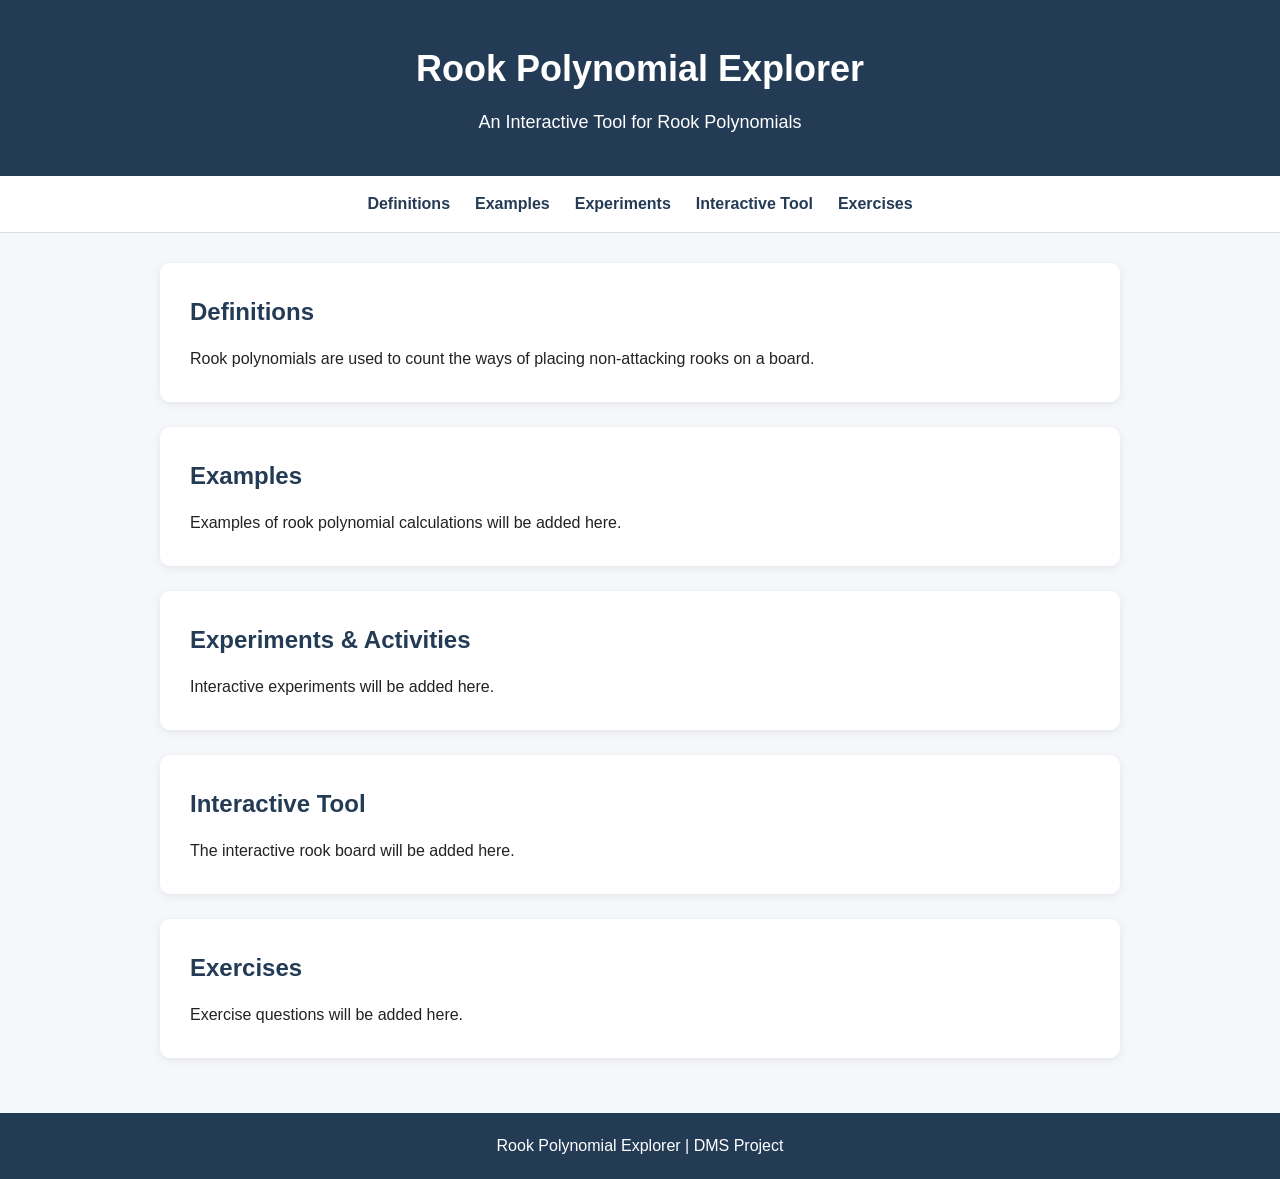
==== index.html @ a05ef572 "Initial commit" ====
<!DOCTYPE html>
<html lang="en">
<head>
    <meta charset="UTF-8">
    <meta name="viewport" content="width=device-width, initial-scale=1.0">

    <title>Rook Polynomial Explorer</title>

    <link rel="stylesheet" href="style.css">
</head>

<body>

    <header>
        <h1>Rook Polynomial Explorer</h1>
        <p>An Interactive Tool for Rook Polynomials</p>
    </header>

    <nav>
        <a href="#definitions">Definitions</a>
        <a href="#examples">Examples</a>
        <a href="#experiments">Experiments</a>
        <a href="#tool">Interactive Tool</a>
        <a href="#exercises">Exercises</a>
    </nav>

    <main>

        <section id="definitions">
            <h2>Definitions</h2>

            <p>
                Rook polynomials are used to count the ways of placing
                non-attacking rooks on a board.
            </p>
        </section>

        <section id="examples">
            <h2>Examples</h2>

            <p>
                Examples of rook polynomial calculations will be added here.
            </p>
        </section>

        <section id="experiments">
            <h2>Experiments & Activities</h2>

            <p>
                Interactive experiments will be added here.
            </p>
        </section>

        <section id="tool">
            <h2>Interactive Tool</h2>

            <p>
                The interactive rook board will be added here.
            </p>
        </section>

        <section id="exercises">
            <h2>Exercises</h2>

            <p>
                Exercise questions will be added here.
            </p>
        </section>

    </main>

    <footer>
        <p>Rook Polynomial Explorer | DMS Project</p>
    </footer>

    <script src="script.js"></script>

</body>
</html>
---- style.css ----
* {
    box-sizing: border-box;
    margin: 0;
    padding: 0;
}

body {
    font-family: Arial, sans-serif;
    background-color: #f5f7fb;
    color: #222;
    line-height: 1.6;
}

header {
    text-align: center;
    padding: 40px 20px;
    background-color: #243b55;
    color: white;
}

header h1 {
    font-size: 36px;
    margin-bottom: 10px;
}

header p {
    font-size: 18px;
}

nav {
    display: flex;
    justify-content: center;
    gap: 25px;
    padding: 15px;
    background-color: white;
    border-bottom: 1px solid #ddd;
}

nav a {
    text-decoration: none;
    color: #243b55;
    font-weight: bold;
}

nav a:hover {
    text-decoration: underline;
}

main {
    max-width: 1000px;
    margin: auto;
    padding: 30px 20px;
}

section {
    background-color: white;
    margin-bottom: 25px;
    padding: 30px;
    border-radius: 10px;
    box-shadow: 0 2px 8px rgba(0, 0, 0, 0.08);
}

section h2 {
    margin-bottom: 15px;
    color: #243b55;
}

footer {
    text-align: center;
    padding: 20px;
    background-color: #243b55;
    color: white;
}
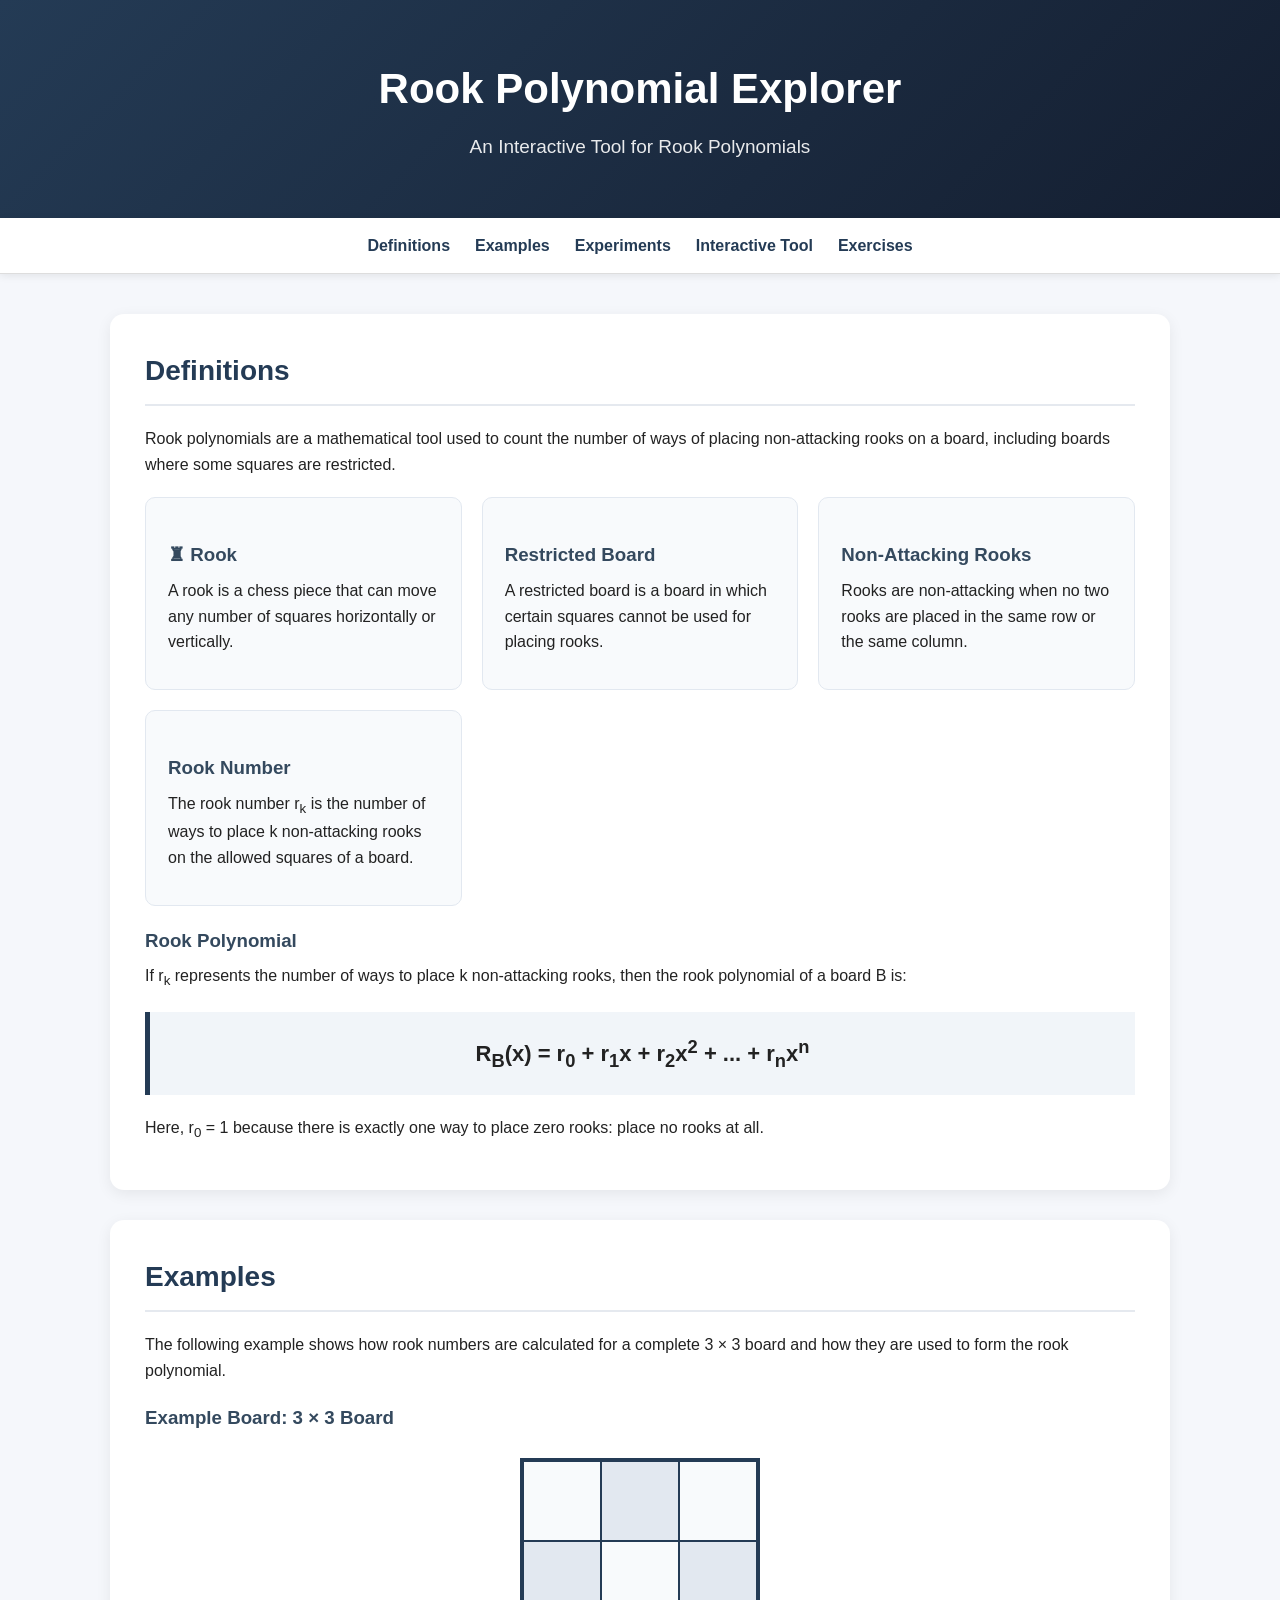
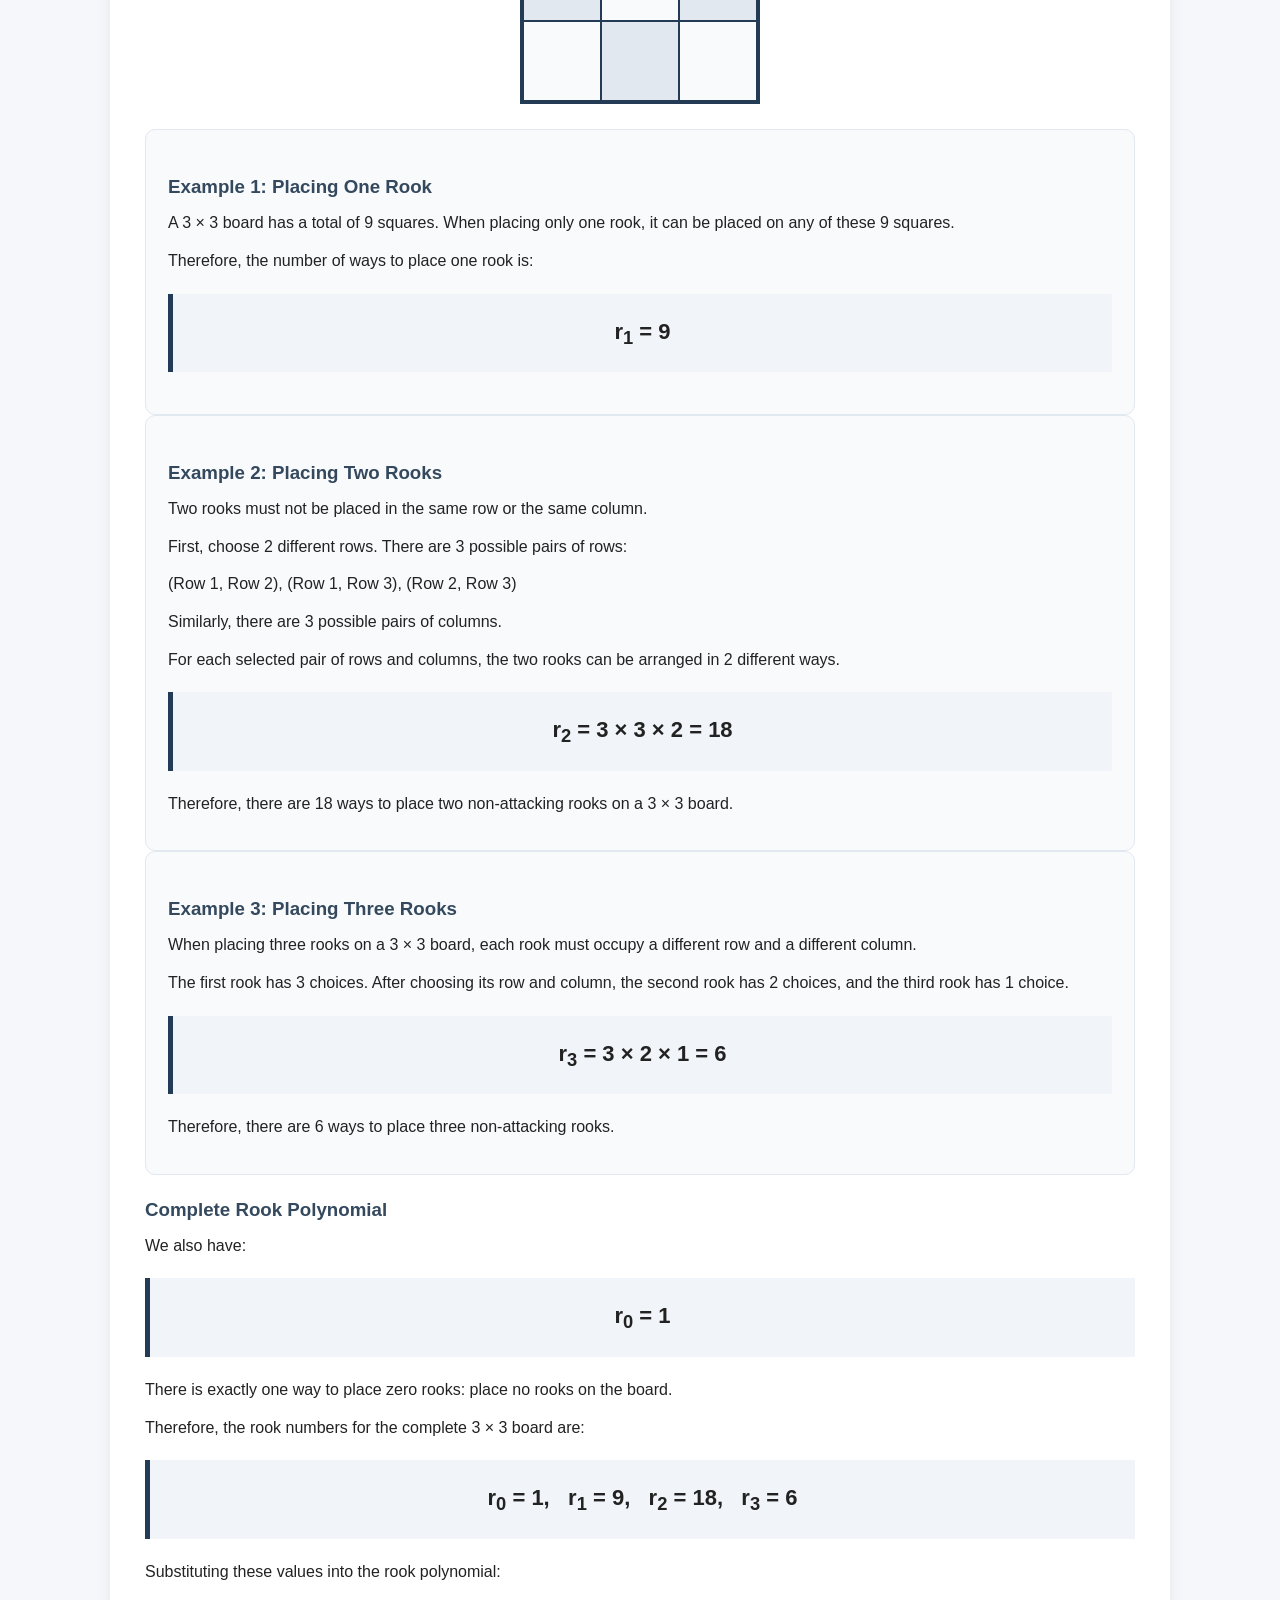
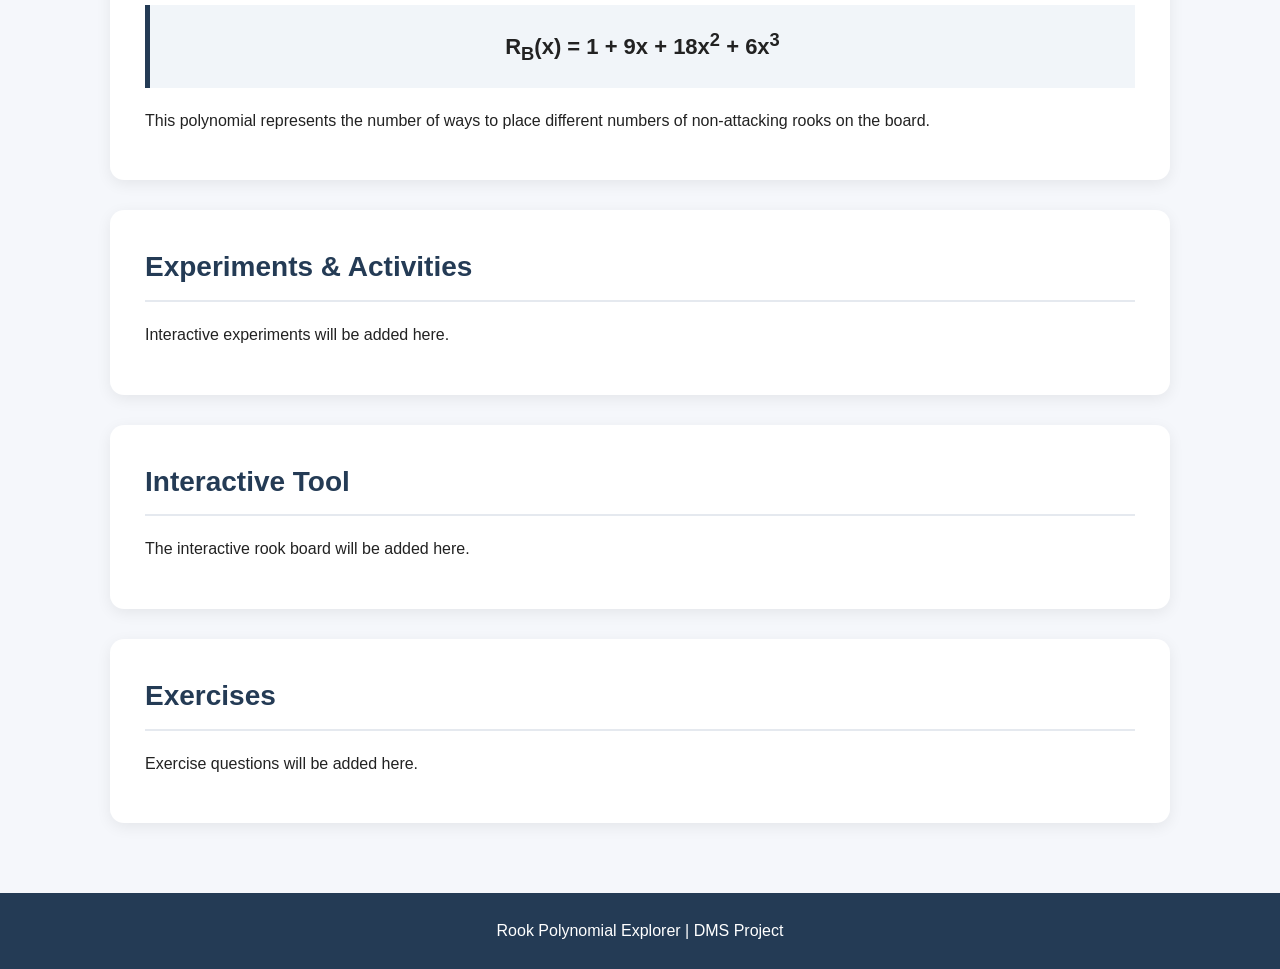
==== commit 5e98b2b9: "Add rook polynomial definitions and examples" ====
--- a/index.html
+++ b/index.html
@@ -25,23 +25,268 @@
     </nav>
 
     <main>
-
         <section id="definitions">
-            <h2>Definitions</h2>
-
-            <p>
-                Rook polynomials are used to count the ways of placing
-                non-attacking rooks on a board.
-            </p>
-        </section>
-
-        <section id="examples">
-            <h2>Examples</h2>
-
-            <p>
-                Examples of rook polynomial calculations will be added here.
-            </p>
-        </section>
+    <h2>Definitions</h2>
+
+    <p>
+        Rook polynomials are a mathematical tool used to count
+        the number of ways of placing non-attacking rooks on a
+        board, including boards where some squares are restricted.
+    </p>
+
+
+    <div class="card-container">
+
+        <div class="card">
+            <h3>♜ Rook</h3>
+
+            <p>
+                A rook is a chess piece that can move any number
+                of squares horizontally or vertically.
+            </p>
+        </div>
+
+
+        <div class="card">
+            <h3>Restricted Board</h3>
+
+            <p>
+                A restricted board is a board in which certain
+                squares cannot be used for placing rooks.
+            </p>
+        </div>
+
+
+        <div class="card">
+            <h3>Non-Attacking Rooks</h3>
+
+            <p>
+                Rooks are non-attacking when no two rooks are
+                placed in the same row or the same column.
+            </p>
+        </div>
+
+
+        <div class="card">
+            <h3>Rook Number</h3>
+
+            <p>
+                The rook number r<sub>k</sub> is the number of ways
+                to place k non-attacking rooks on the allowed
+                squares of a board.
+            </p>
+        </div>
+
+    </div>
+
+
+    <h3>Rook Polynomial</h3>
+
+    <p>
+        If r<sub>k</sub> represents the number of ways to place
+        k non-attacking rooks, then the rook polynomial of a
+        board B is:
+    </p>
+
+
+    <div class="formula">
+        R<sub>B</sub>(x) =
+        r<sub>0</sub> +
+        r<sub>1</sub>x +
+        r<sub>2</sub>x<sup>2</sup> +
+        ... +
+        r<sub>n</sub>x<sup>n</sup>
+    </div>
+
+
+    <p>
+        Here, r<sub>0</sub> = 1 because there is exactly one way
+        to place zero rooks: place no rooks at all.
+    </p>
+
+</section>
+
+        
+
+      <section id="examples">
+    <h2>Examples</h2>
+
+    <p>
+        The following example shows how rook numbers are calculated
+        for a complete 3 × 3 board and how they are used to form
+        the rook polynomial.
+    </p>
+
+
+    <!-- Visual 3 × 3 Board -->
+
+    <h3>Example Board: 3 × 3 Board</h3>
+
+    <div class="example-board">
+
+        <div class="board-row">
+            <div class="board-cell"></div>
+            <div class="board-cell"></div>
+            <div class="board-cell"></div>
+        </div>
+
+        <div class="board-row">
+            <div class="board-cell"></div>
+            <div class="board-cell"></div>
+            <div class="board-cell"></div>
+        </div>
+
+        <div class="board-row">
+            <div class="board-cell"></div>
+            <div class="board-cell"></div>
+            <div class="board-cell"></div>
+        </div>
+
+    </div>
+
+
+    <!-- Example 1 -->
+
+    <div class="card">
+
+        <h3>Example 1: Placing One Rook</h3>
+
+        <p>
+            A 3 × 3 board has a total of 9 squares.
+            When placing only one rook, it can be placed
+            on any of these 9 squares.
+        </p>
+
+        <p>
+            Therefore, the number of ways to place one rook is:
+        </p>
+
+        <div class="formula">
+            r<sub>1</sub> = 9
+        </div>
+
+    </div>
+
+
+    <!-- Example 2 -->
+
+    <div class="card">
+
+        <h3>Example 2: Placing Two Rooks</h3>
+
+        <p>
+            Two rooks must not be placed in the same row
+            or the same column.
+        </p>
+
+        <p>
+            First, choose 2 different rows.
+            There are 3 possible pairs of rows:
+        </p>
+
+        <p>
+            (Row 1, Row 2), (Row 1, Row 3), (Row 2, Row 3)
+        </p>
+
+        <p>
+            Similarly, there are 3 possible pairs of columns.
+        </p>
+
+        <p>
+            For each selected pair of rows and columns,
+            the two rooks can be arranged in 2 different ways.
+        </p>
+
+        <div class="formula">
+            r<sub>2</sub> = 3 × 3 × 2 = 18
+        </div>
+
+        <p>
+            Therefore, there are 18 ways to place two
+            non-attacking rooks on a 3 × 3 board.
+        </p>
+
+    </div>
+
+
+    <!-- Example 3 -->
+
+    <div class="card">
+
+        <h3>Example 3: Placing Three Rooks</h3>
+
+        <p>
+            When placing three rooks on a 3 × 3 board,
+            each rook must occupy a different row and
+            a different column.
+        </p>
+
+        <p>
+            The first rook has 3 choices.
+            After choosing its row and column, the second
+            rook has 2 choices, and the third rook has 1 choice.
+        </p>
+
+        <div class="formula">
+            r<sub>3</sub> = 3 × 2 × 1 = 6
+        </div>
+
+        <p>
+            Therefore, there are 6 ways to place three
+            non-attacking rooks.
+        </p>
+
+    </div>
+
+
+    <!-- Complete Rook Polynomial -->
+
+    <h3>Complete Rook Polynomial</h3>
+
+    <p>
+        We also have:
+    </p>
+
+    <div class="formula">
+        r<sub>0</sub> = 1
+    </div>
+
+    <p>
+        There is exactly one way to place zero rooks:
+        place no rooks on the board.
+    </p>
+
+    <p>
+        Therefore, the rook numbers for the complete
+        3 × 3 board are:
+    </p>
+
+    <div class="formula">
+        r<sub>0</sub> = 1,
+        &nbsp;
+        r<sub>1</sub> = 9,
+        &nbsp;
+        r<sub>2</sub> = 18,
+        &nbsp;
+        r<sub>3</sub> = 6
+    </div>
+
+    <p>
+        Substituting these values into the rook polynomial:
+    </p>
+
+    <div class="formula">
+        R<sub>B</sub>(x)
+        =
+        1 + 9x + 18x<sup>2</sup> + 6x<sup>3</sup>
+    </div>
+
+    <p>
+        This polynomial represents the number of ways to place
+        different numbers of non-attacking rooks on the board.
+    </p>
+
+</section>
 
         <section id="experiments">
             <h2>Experiments & Activities</h2>
--- a/style.css
+++ b/style.css
@@ -1,7 +1,11 @@
-* {
+ * {
     box-sizing: border-box;
     margin: 0;
     padding: 0;
+}
+
+html {
+    scroll-behavior: smooth;
 }
 
 body {
@@ -11,63 +15,234 @@
     line-height: 1.6;
 }
 
+
+/* ---------- HEADER ---------- */
+
 header {
     text-align: center;
-    padding: 40px 20px;
-    background-color: #243b55;
+    padding: 55px 20px;
+    background: linear-gradient(135deg, #243b55, #141e30);
     color: white;
 }
 
 header h1 {
-    font-size: 36px;
+    font-size: 42px;
     margin-bottom: 10px;
 }
 
 header p {
-    font-size: 18px;
-}
+    font-size: 19px;
+    opacity: 0.9;
+}
+
+
+/* ---------- NAVIGATION ---------- */
 
 nav {
+    position: sticky;
+    top: 0;
+    z-index: 1000;
+
     display: flex;
     justify-content: center;
+    flex-wrap: wrap;
     gap: 25px;
+
     padding: 15px;
+
     background-color: white;
     border-bottom: 1px solid #ddd;
+
+    box-shadow: 0 2px 8px rgba(0, 0, 0, 0.08);
 }
 
 nav a {
     text-decoration: none;
     color: #243b55;
     font-weight: bold;
+
+    transition: color 0.2s ease;
 }
 
 nav a:hover {
-    text-decoration: underline;
-}
+    color: #4b79a1;
+}
+
+
+/* ---------- MAIN CONTENT ---------- */
 
 main {
-    max-width: 1000px;
+    max-width: 1100px;
     margin: auto;
-    padding: 30px 20px;
+    padding: 40px 20px;
 }
 
 section {
     background-color: white;
-    margin-bottom: 25px;
-    padding: 30px;
+
+    margin-bottom: 30px;
+    padding: 35px;
+
+    border-radius: 14px;
+
+    box-shadow: 0 4px 15px rgba(0, 0, 0, 0.07);
+}
+
+section h2 {
+    margin-bottom: 20px;
+
+    color: #243b55;
+    font-size: 28px;
+
+    border-bottom: 2px solid #e5e9ef;
+    padding-bottom: 10px;
+}
+
+section h3 {
+    margin-top: 20px;
+    margin-bottom: 8px;
+
+    color: #34495e;
+}
+
+section p {
+    margin-bottom: 12px;
+}
+
+
+/* ---------- MATHEMATICAL FORMULA ---------- */
+
+.formula {
+    margin: 20px 0;
+    padding: 20px;
+
+    text-align: center;
+
+    background-color: #f1f5f9;
+
+    border-left: 5px solid #243b55;
+
+    font-size: 22px;
+    font-weight: bold;
+}
+
+
+/* ---------- CARDS ---------- */
+
+.card-container {
+    display: grid;
+
+    grid-template-columns: repeat(auto-fit, minmax(250px, 1fr));
+
+    gap: 20px;
+
+    margin-top: 20px;
+}
+
+.card {
+    padding: 22px;
+
+    background-color: #f8fafc;
+
+    border: 1px solid #e2e8f0;
     border-radius: 10px;
-    box-shadow: 0 2px 8px rgba(0, 0, 0, 0.08);
-}
-
-section h2 {
-    margin-bottom: 15px;
-    color: #243b55;
-}
+
+    transition: transform 0.2s ease, box-shadow 0.2s ease;
+}
+
+.card:hover {
+    transform: translateY(-3px);
+
+    box-shadow: 0 6px 15px rgba(0, 0, 0, 0.08);
+}
+
+
+/* ---------- BUTTONS ---------- */
+
+button {
+    padding: 11px 20px;
+
+    border: none;
+    border-radius: 7px;
+
+    background-color: #243b55;
+    color: white;
+
+    font-size: 15px;
+    font-weight: bold;
+
+    cursor: pointer;
+
+    transition: background-color 0.2s ease, transform 0.2s ease;
+}
+
+button:hover {
+    background-color: #344f6f;
+    transform: translateY(-1px);
+}
+
+
+/* ---------- FOOTER ---------- */
 
 footer {
     text-align: center;
-    padding: 20px;
+
+    padding: 25px;
+
     background-color: #243b55;
+
     color: white;
+}
+
+
+/* ---------- MOBILE ---------- */
+/* ---------- EXAMPLE BOARD ---------- */
+
+.example-board {
+    width: 240px;
+    margin: 25px auto;
+
+    border: 3px solid #243b55;
+}
+
+.board-row {
+    display: flex;
+}
+
+.board-cell {
+    width: 80px;
+    height: 80px;
+
+    border: 1px solid #243b55;
+
+    background-color: #f8fafc;
+}
+
+.board-row:nth-child(even) .board-cell:nth-child(odd),
+.board-row:nth-child(odd) .board-cell:nth-child(even) {
+    background-color: #e2e8f0;
+}
+
+@media (max-width: 600px) {
+
+    header h1 {
+        font-size: 32px;
+    }
+
+    header p {
+        font-size: 16px;
+    }
+
+    nav {
+        gap: 12px;
+    }
+
+    nav a {
+        font-size: 14px;
+    }
+
+    section {
+        padding: 25px 20px;
+    }
+
 }
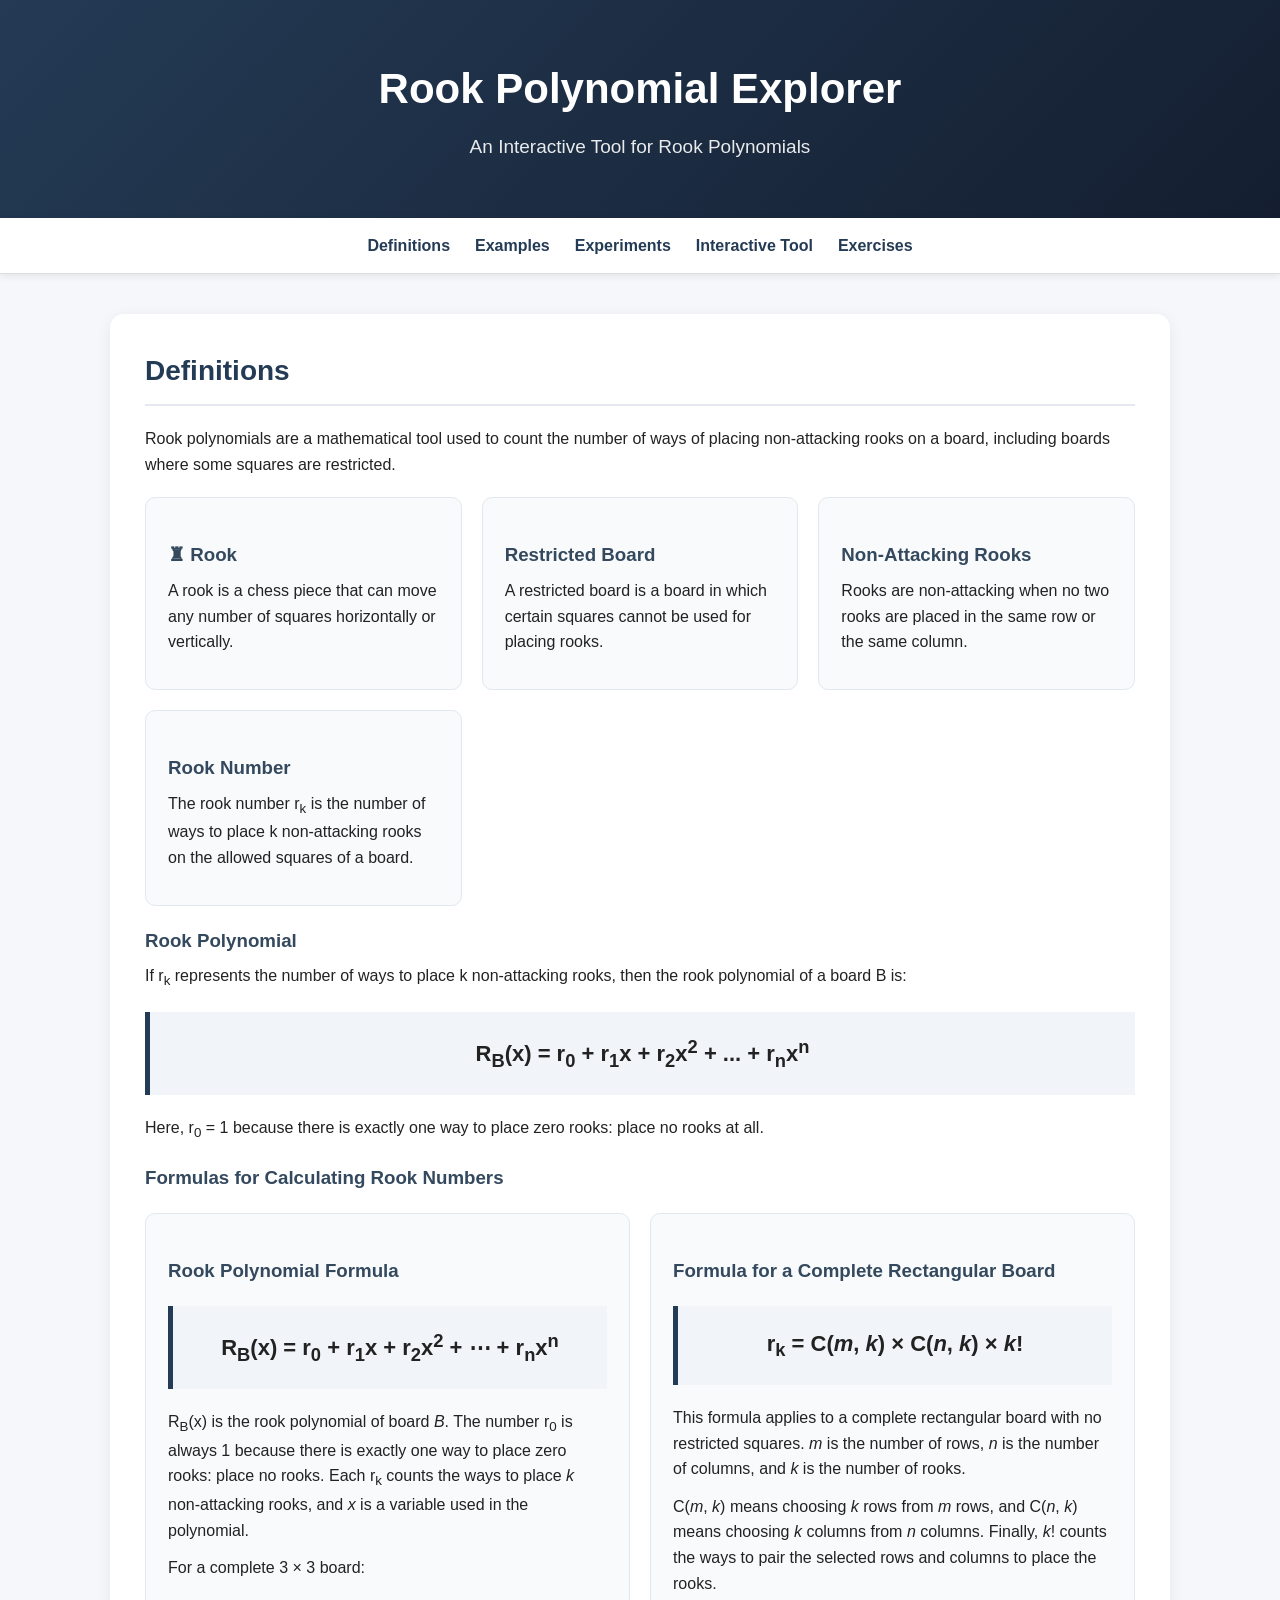
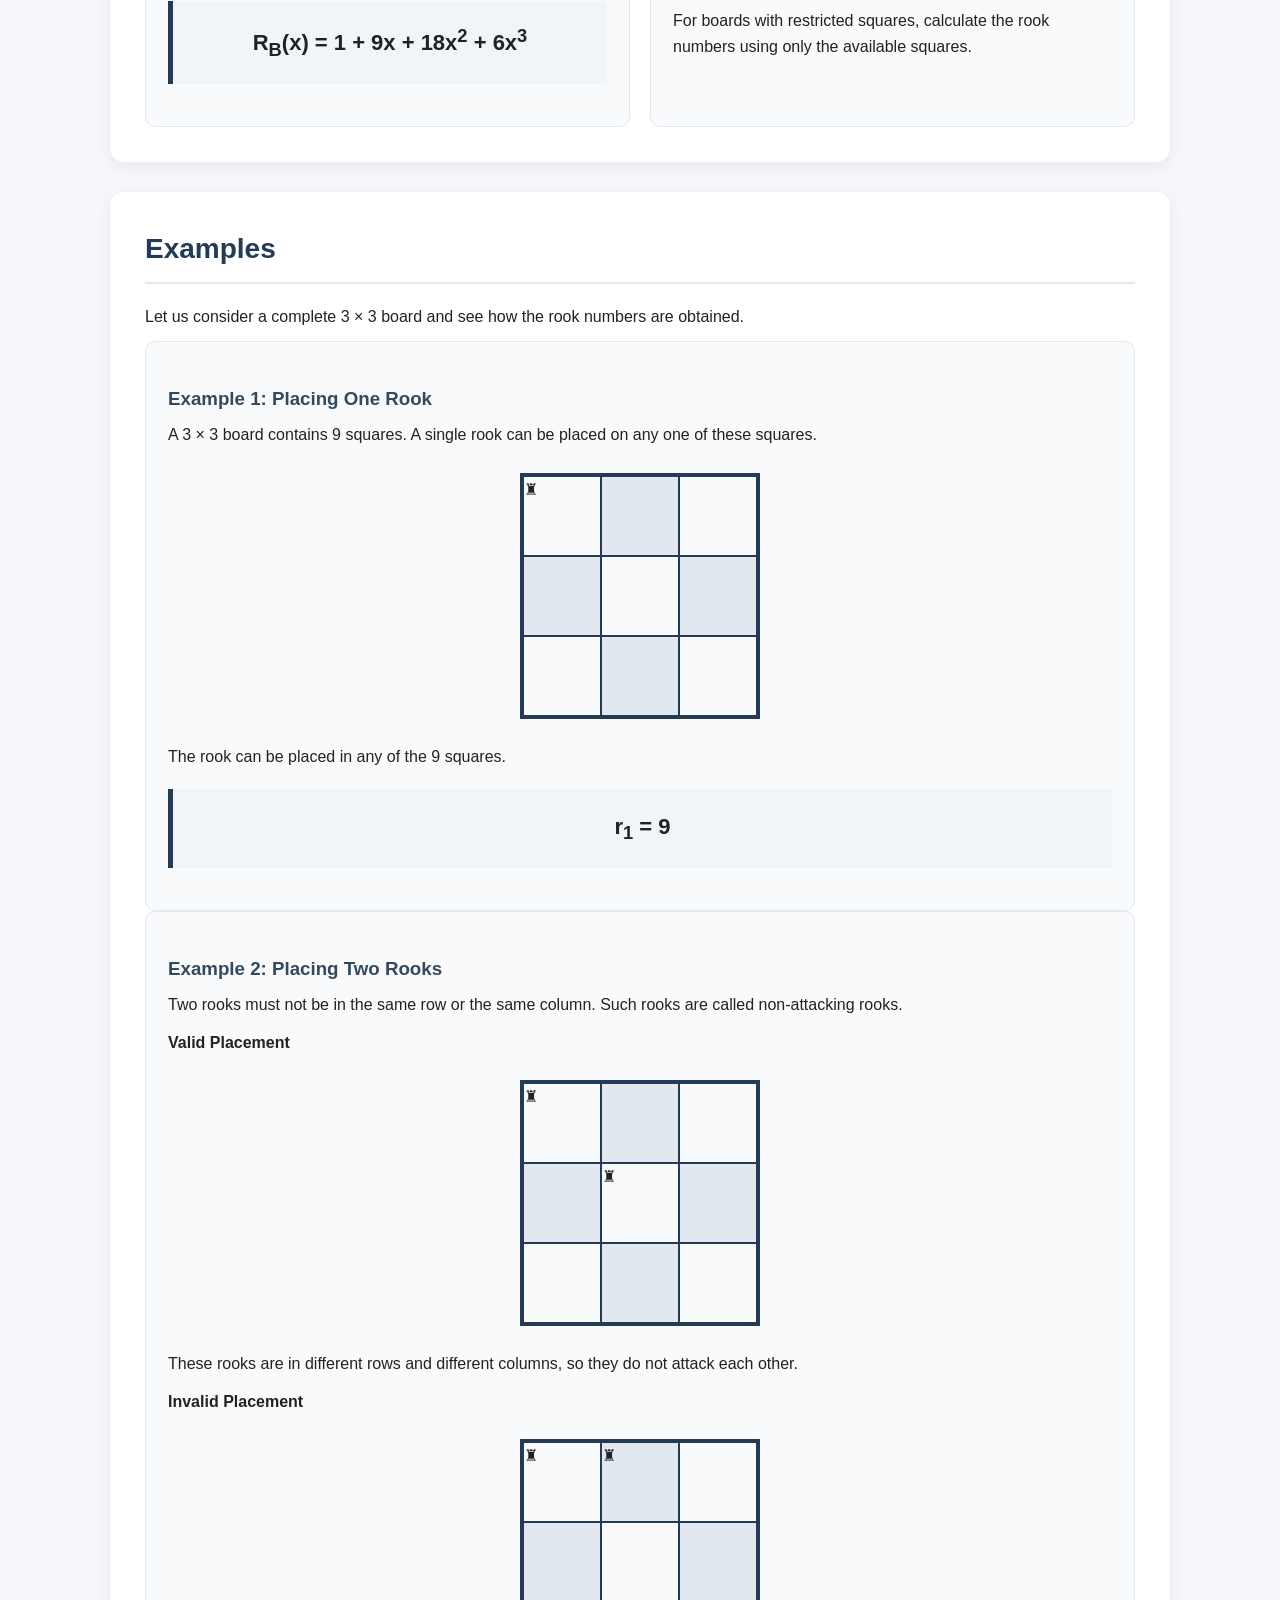
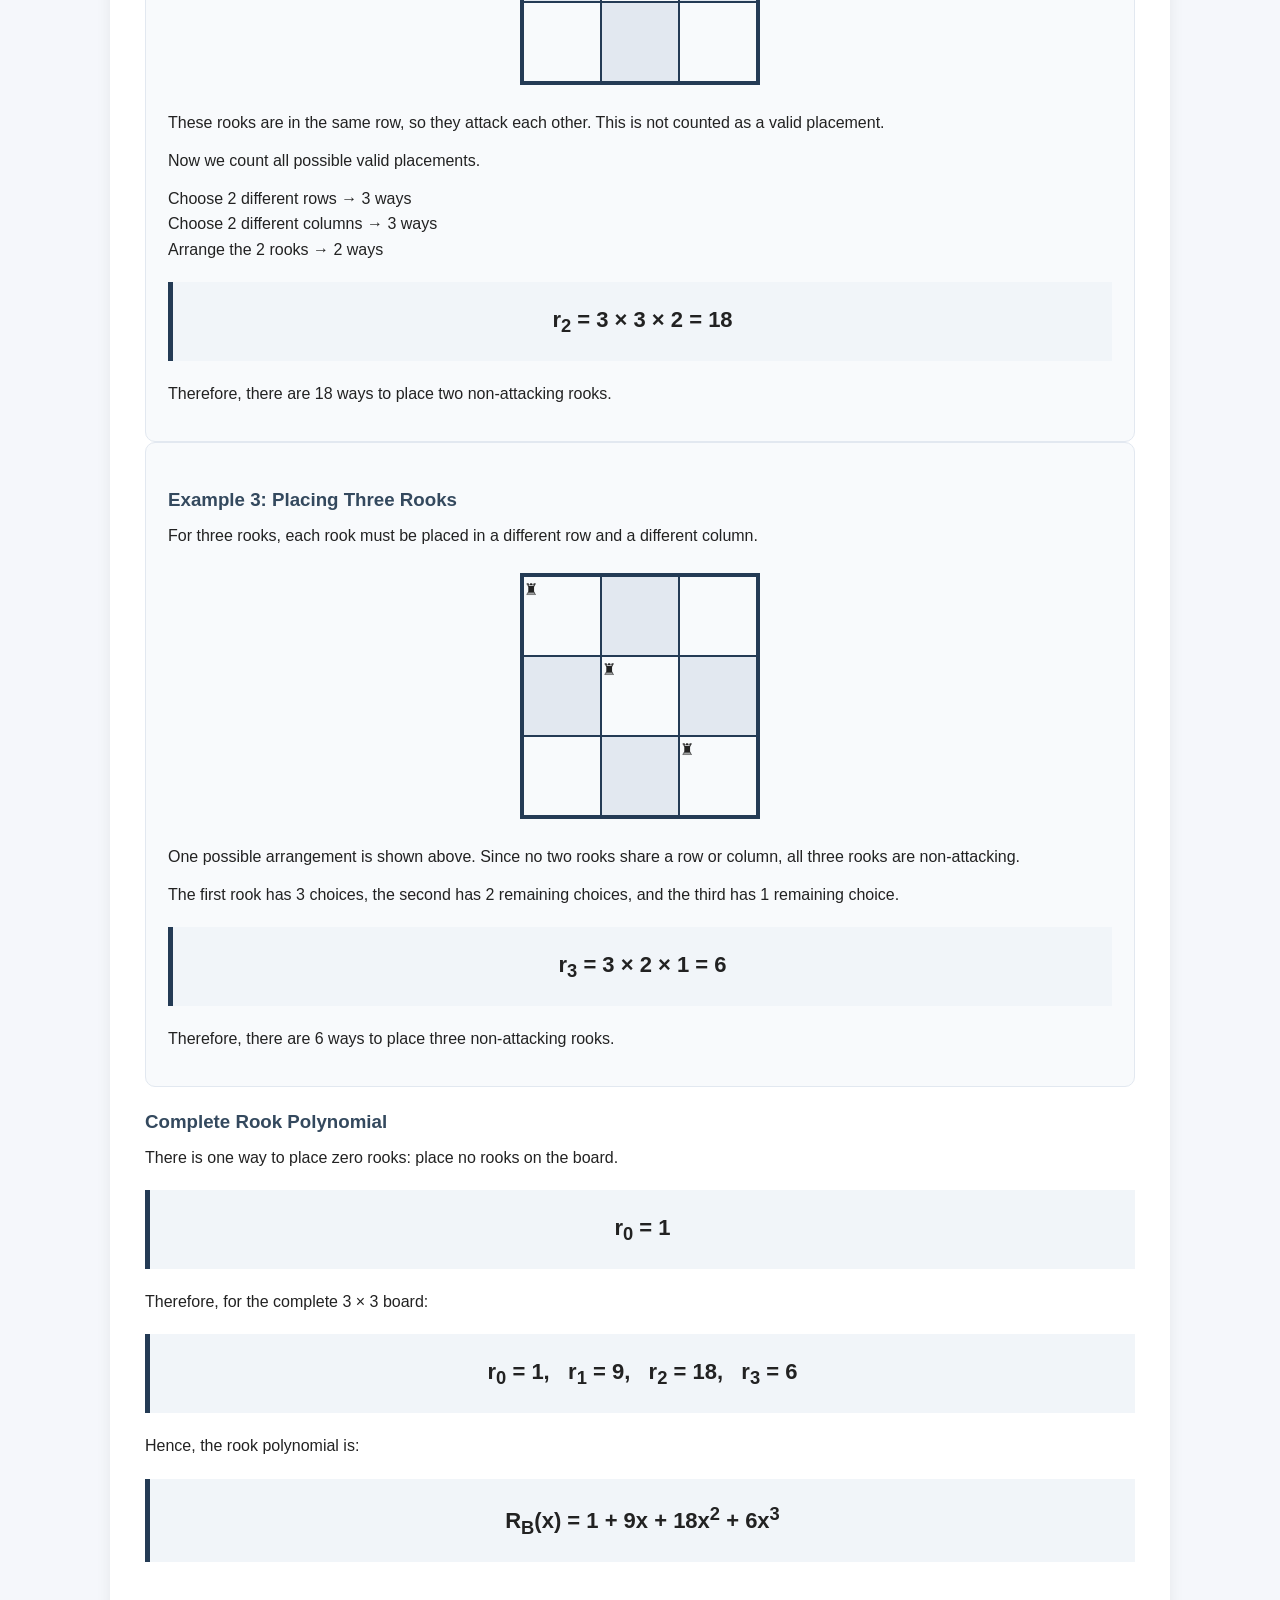
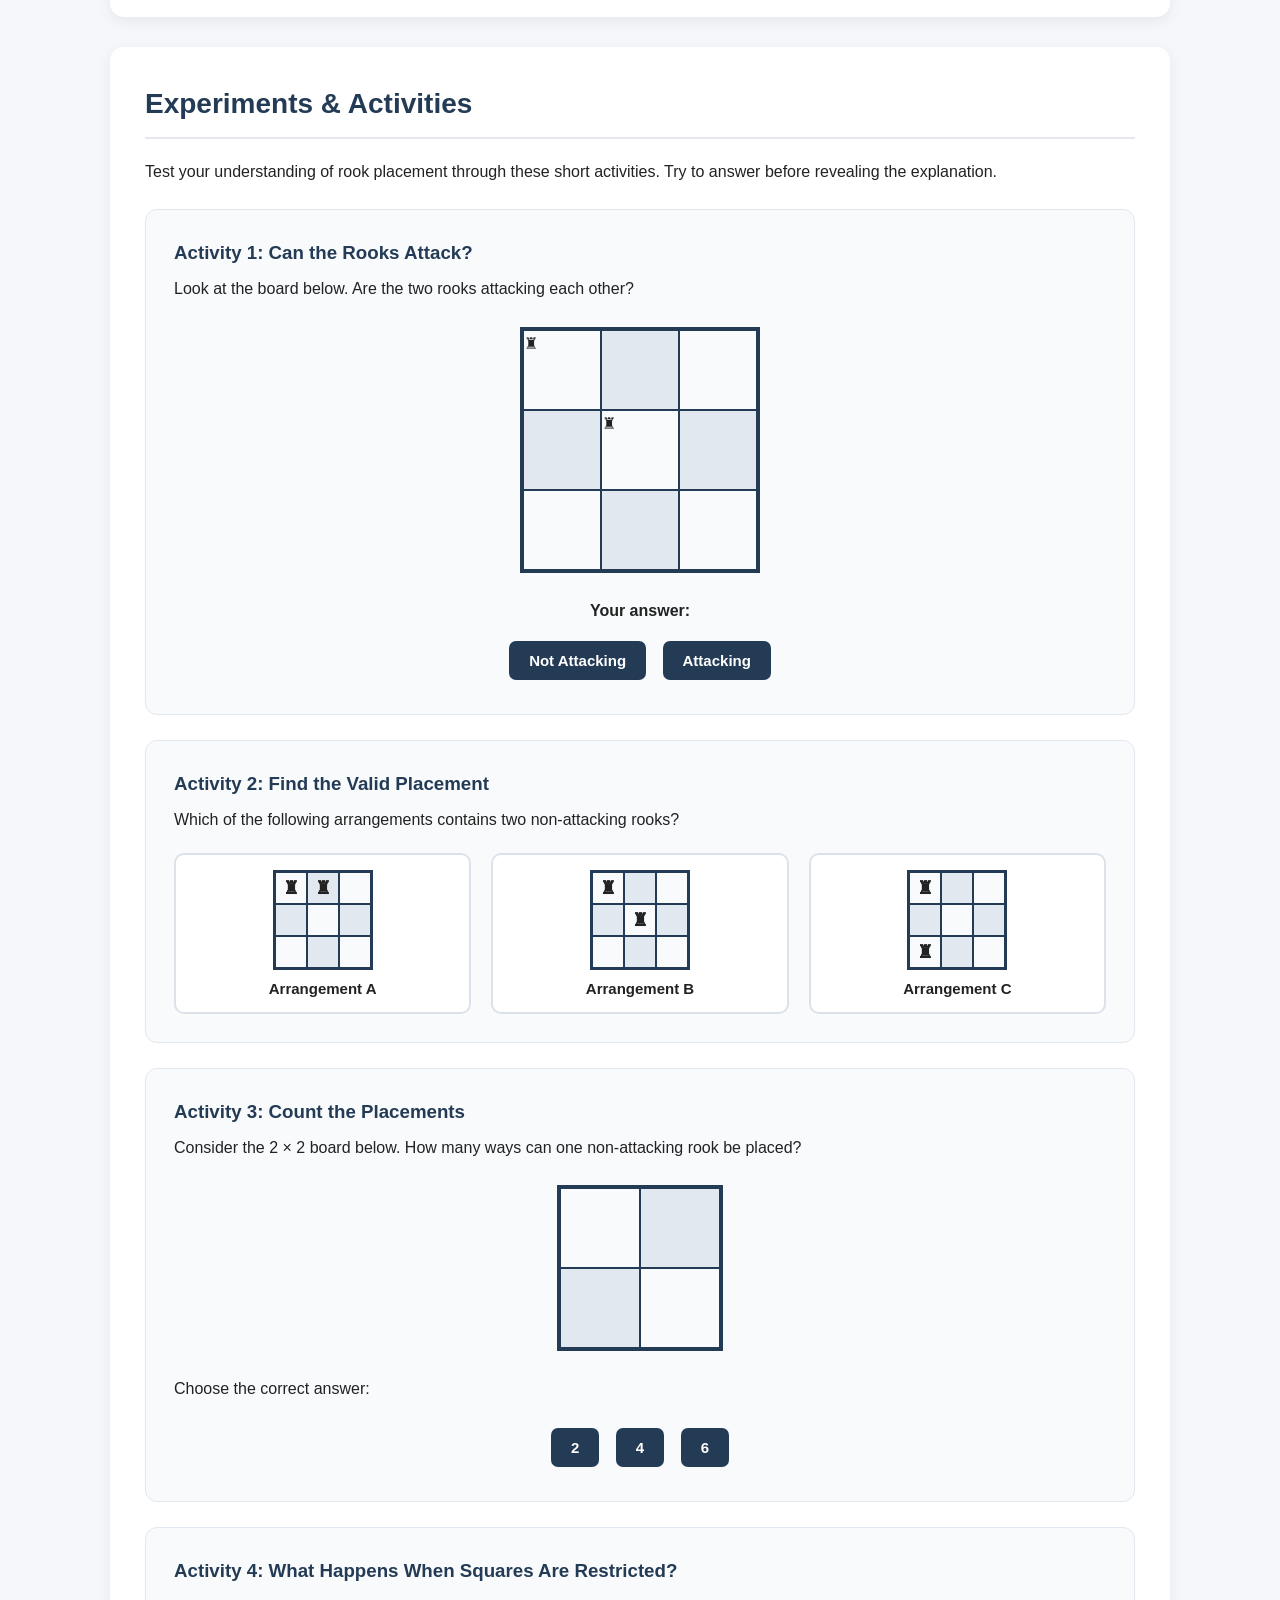
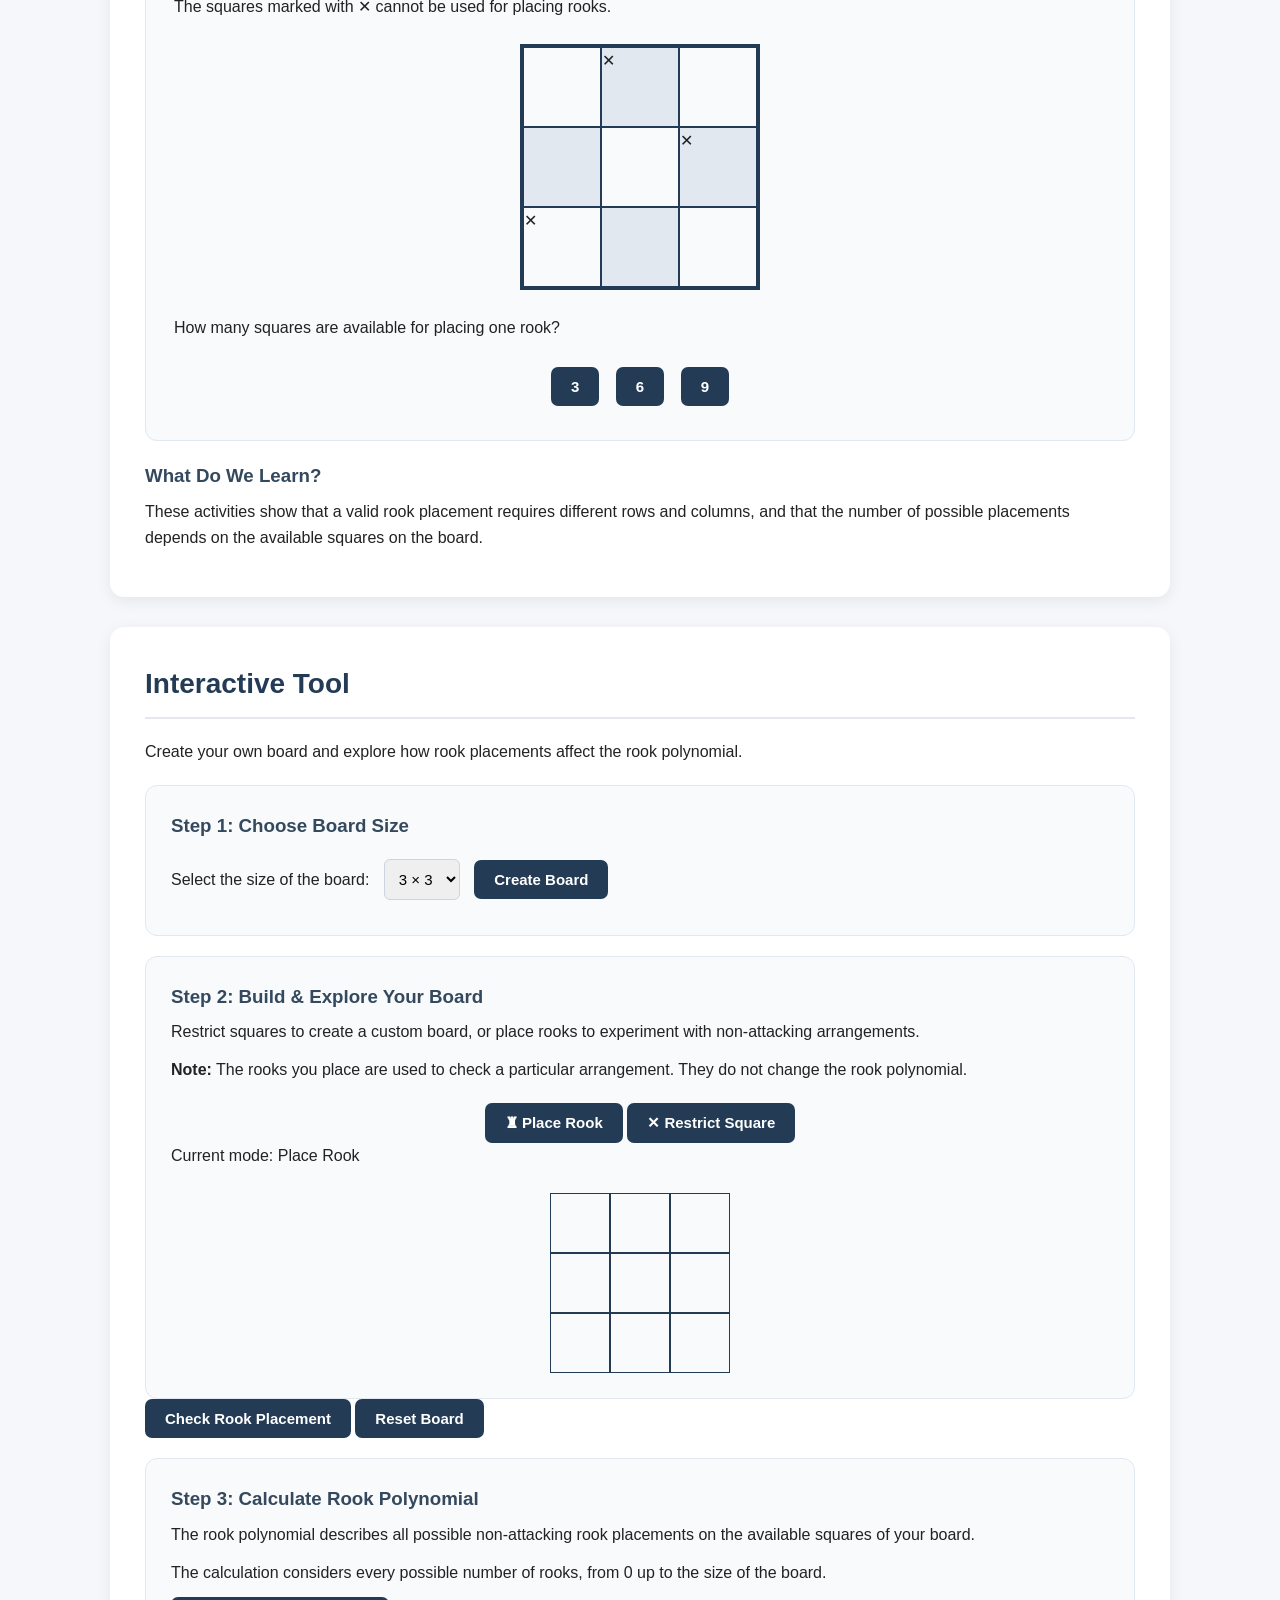
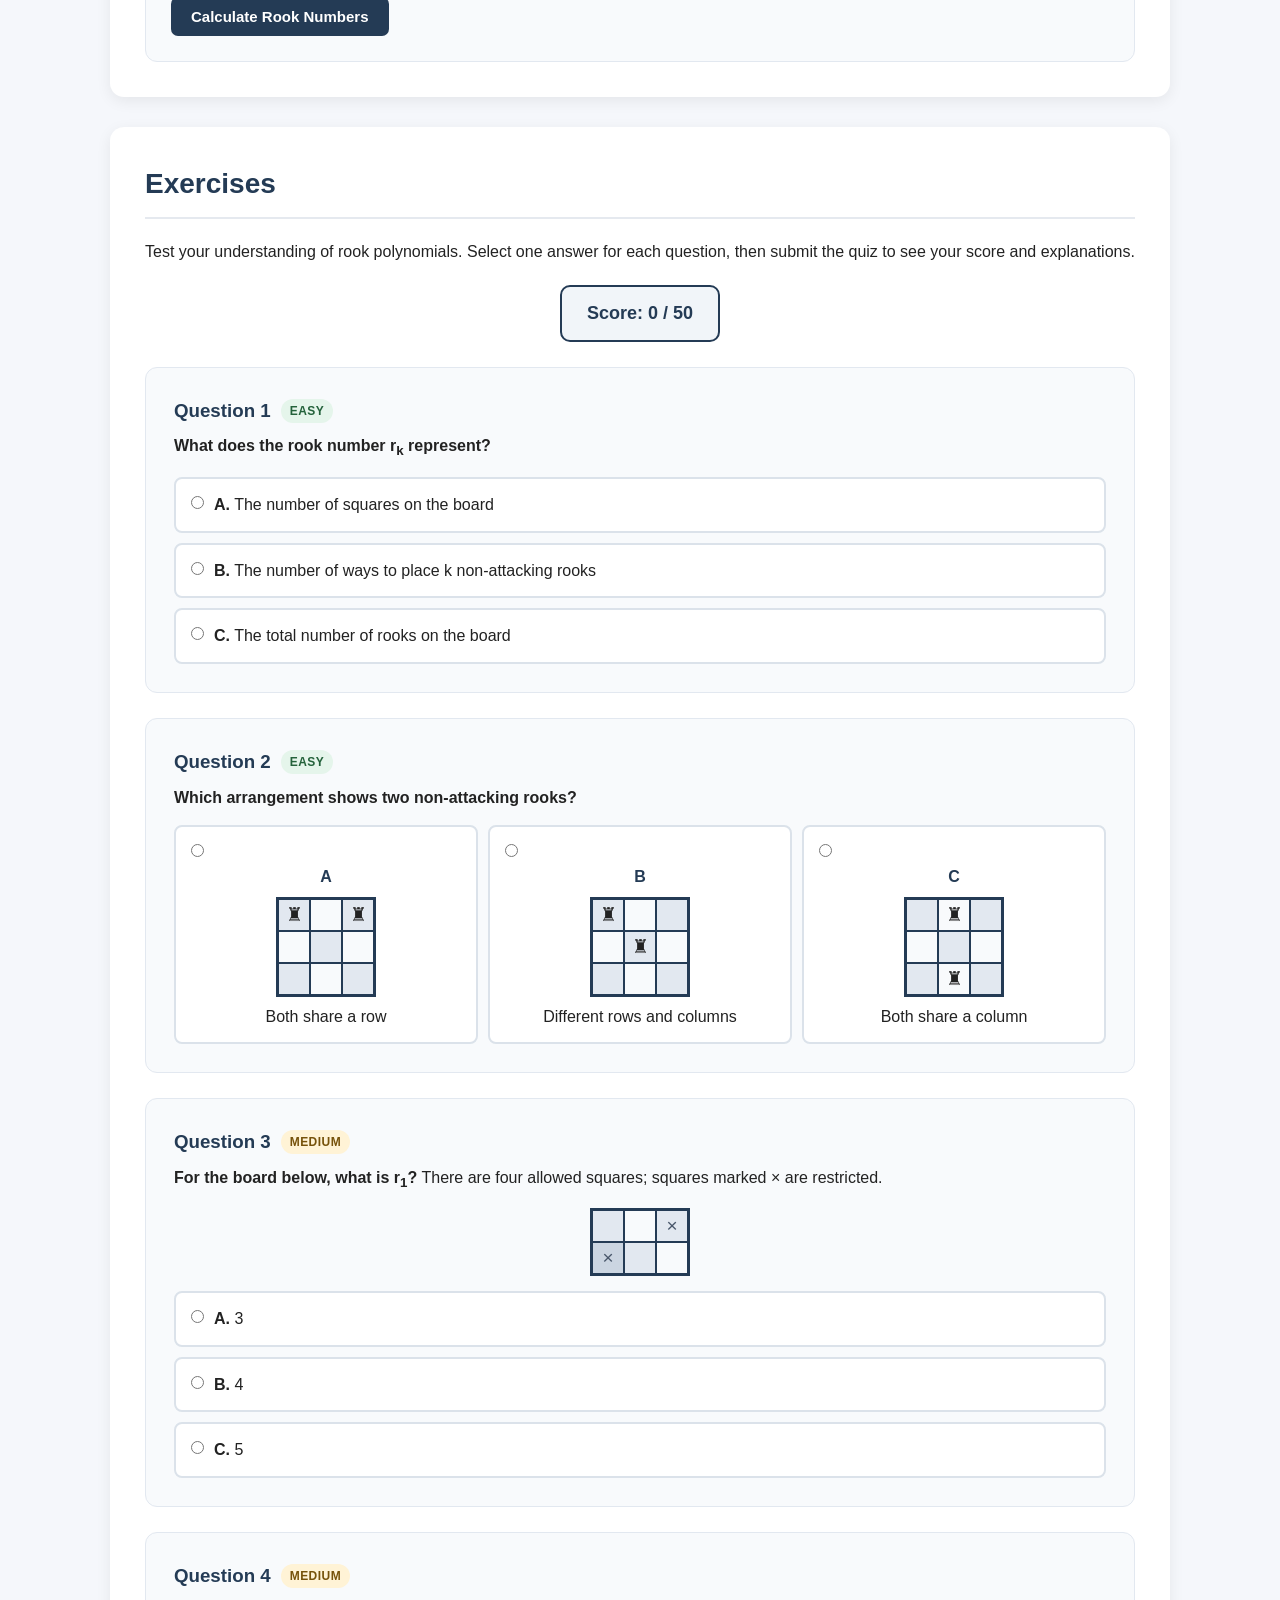
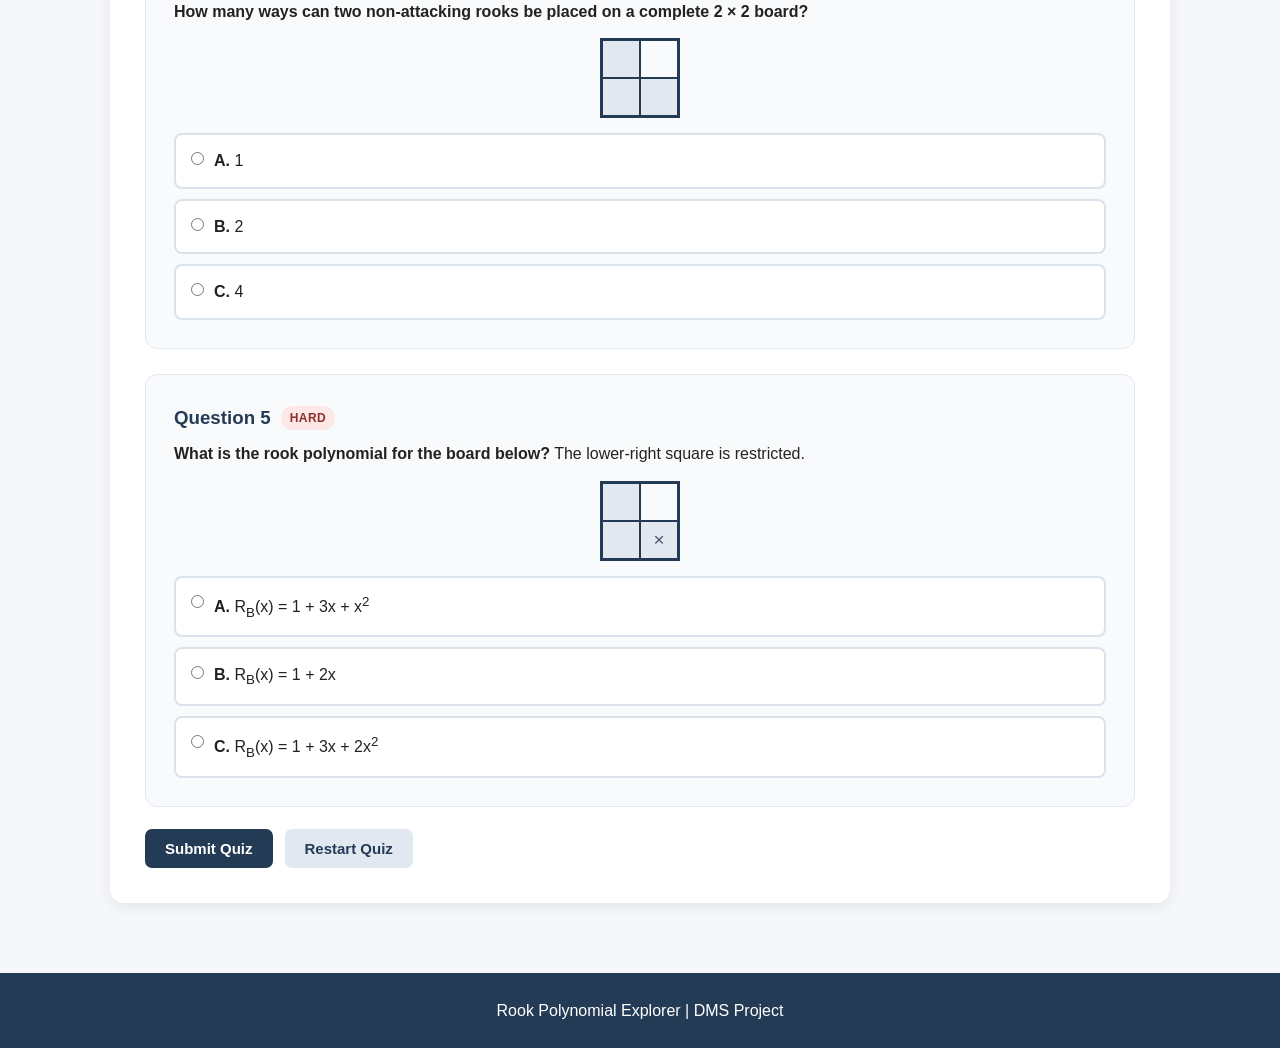
==== commit 880e476e: "Add rook number formulas to definitions" ====
--- a/index.html
+++ b/index.html
@@ -104,45 +104,84 @@
         to place zero rooks: place no rooks at all.
     </p>
 
+    <h3>Formulas for Calculating Rook Numbers</h3>
+
+    <div class="card-container">
+        <div class="card">
+            <h3>Rook Polynomial Formula</h3>
+
+            <div class="formula">
+                R<sub>B</sub>(x) =
+                r<sub>0</sub> +
+                r<sub>1</sub>x +
+                r<sub>2</sub>x<sup>2</sup> +
+                &ctdot; +
+                r<sub>n</sub>x<sup>n</sup>
+            </div>
+
+            <p>
+                R<sub>B</sub>(x) is the rook polynomial of board
+                <em>B</em>. The number r<sub>0</sub> is always 1
+                because there is exactly one way to place zero
+                rooks: place no rooks. Each r<sub>k</sub> counts
+                the ways to place <em>k</em> non-attacking rooks,
+                and <em>x</em> is a variable used in the polynomial.
+            </p>
+
+            <p>
+                For a complete 3 × 3 board:
+            </p>
+
+            <div class="formula">
+                R<sub>B</sub>(x) =
+                1 + 9x + 18x<sup>2</sup> + 6x<sup>3</sup>
+            </div>
+        </div>
+
+        <div class="card">
+            <h3>Formula for a Complete Rectangular Board</h3>
+
+            <div class="formula">
+                r<sub>k</sub> =
+                C(<em>m</em>, <em>k</em>) ×
+                C(<em>n</em>, <em>k</em>) ×
+                <em>k</em>!
+            </div>
+
+            <p>
+                This formula applies to a complete rectangular
+                board with no restricted squares. <em>m</em> is
+                the number of rows, <em>n</em> is the number of
+                columns, and <em>k</em> is the number of rooks.
+            </p>
+
+            <p>
+                C(<em>m</em>, <em>k</em>) means choosing
+                <em>k</em> rows from <em>m</em> rows, and
+                C(<em>n</em>, <em>k</em>) means choosing
+                <em>k</em> columns from <em>n</em> columns.
+                Finally, <em>k</em>! counts the ways to pair the
+                selected rows and columns to place the rooks.
+            </p>
+
+            <p>
+                For boards with restricted squares, calculate the
+                rook numbers using only the available squares.
+            </p>
+        </div>
+    </div>
+
 </section>
 
         
 
-      <section id="examples">
+    <section id="examples">
     <h2>Examples</h2>
 
     <p>
-        The following example shows how rook numbers are calculated
-        for a complete 3 × 3 board and how they are used to form
-        the rook polynomial.
-    </p>
-
-
-    <!-- Visual 3 × 3 Board -->
-
-    <h3>Example Board: 3 × 3 Board</h3>
-
-    <div class="example-board">
-
-        <div class="board-row">
-            <div class="board-cell"></div>
-            <div class="board-cell"></div>
-            <div class="board-cell"></div>
-        </div>
-
-        <div class="board-row">
-            <div class="board-cell"></div>
-            <div class="board-cell"></div>
-            <div class="board-cell"></div>
-        </div>
-
-        <div class="board-row">
-            <div class="board-cell"></div>
-            <div class="board-cell"></div>
-            <div class="board-cell"></div>
-        </div>
-
-    </div>
+        Let us consider a complete 3 × 3 board and see how
+        the rook numbers are obtained.
+    </p>
 
 
     <!-- Example 1 -->
@@ -152,13 +191,34 @@
         <h3>Example 1: Placing One Rook</h3>
 
         <p>
-            A 3 × 3 board has a total of 9 squares.
-            When placing only one rook, it can be placed
-            on any of these 9 squares.
-        </p>
-
-        <p>
-            Therefore, the number of ways to place one rook is:
+            A 3 × 3 board contains 9 squares. A single rook
+            can be placed on any one of these squares.
+        </p>
+
+        <div class="example-board">
+
+            <div class="board-row">
+                <div class="board-cell">♜</div>
+                <div class="board-cell"></div>
+                <div class="board-cell"></div>
+            </div>
+
+            <div class="board-row">
+                <div class="board-cell"></div>
+                <div class="board-cell"></div>
+                <div class="board-cell"></div>
+            </div>
+
+            <div class="board-row">
+                <div class="board-cell"></div>
+                <div class="board-cell"></div>
+                <div class="board-cell"></div>
+            </div>
+
+        </div>
+
+        <p>
+            The rook can be placed in any of the 9 squares.
         </p>
 
         <div class="formula">
@@ -175,26 +235,79 @@
         <h3>Example 2: Placing Two Rooks</h3>
 
         <p>
-            Two rooks must not be placed in the same row
-            or the same column.
-        </p>
-
-        <p>
-            First, choose 2 different rows.
-            There are 3 possible pairs of rows:
-        </p>
-
-        <p>
-            (Row 1, Row 2), (Row 1, Row 3), (Row 2, Row 3)
-        </p>
-
-        <p>
-            Similarly, there are 3 possible pairs of columns.
-        </p>
-
-        <p>
-            For each selected pair of rows and columns,
-            the two rooks can be arranged in 2 different ways.
+            Two rooks must not be in the same row or the same
+            column. Such rooks are called non-attacking rooks.
+        </p>
+
+
+        <h4>Valid Placement</h4>
+
+        <div class="example-board">
+
+            <div class="board-row">
+                <div class="board-cell">♜</div>
+                <div class="board-cell"></div>
+                <div class="board-cell"></div>
+            </div>
+
+            <div class="board-row">
+                <div class="board-cell"></div>
+                <div class="board-cell">♜</div>
+                <div class="board-cell"></div>
+            </div>
+
+            <div class="board-row">
+                <div class="board-cell"></div>
+                <div class="board-cell"></div>
+                <div class="board-cell"></div>
+            </div>
+
+        </div>
+
+        <p>
+            These rooks are in different rows and different
+            columns, so they do not attack each other.
+        </p>
+
+
+        <h4>Invalid Placement</h4>
+
+        <div class="example-board">
+
+            <div class="board-row">
+                <div class="board-cell">♜</div>
+                <div class="board-cell">♜</div>
+                <div class="board-cell"></div>
+            </div>
+
+            <div class="board-row">
+                <div class="board-cell"></div>
+                <div class="board-cell"></div>
+                <div class="board-cell"></div>
+            </div>
+
+            <div class="board-row">
+                <div class="board-cell"></div>
+                <div class="board-cell"></div>
+                <div class="board-cell"></div>
+            </div>
+
+        </div>
+
+        <p>
+            These rooks are in the same row, so they attack each
+            other. This is not counted as a valid placement.
+        </p>
+
+
+        <p>
+            Now we count all possible valid placements.
+        </p>
+
+        <p>
+            Choose 2 different rows → 3 ways<br>
+            Choose 2 different columns → 3 ways<br>
+            Arrange the 2 rooks → 2 ways
         </p>
 
         <div class="formula">
@@ -203,7 +316,7 @@
 
         <p>
             Therefore, there are 18 ways to place two
-            non-attacking rooks on a 3 × 3 board.
+            non-attacking rooks.
         </p>
 
     </div>
@@ -216,15 +329,42 @@
         <h3>Example 3: Placing Three Rooks</h3>
 
         <p>
-            When placing three rooks on a 3 × 3 board,
-            each rook must occupy a different row and
-            a different column.
-        </p>
-
-        <p>
-            The first rook has 3 choices.
-            After choosing its row and column, the second
-            rook has 2 choices, and the third rook has 1 choice.
+            For three rooks, each rook must be placed in a
+            different row and a different column.
+        </p>
+
+        <div class="example-board">
+
+            <div class="board-row">
+                <div class="board-cell">♜</div>
+                <div class="board-cell"></div>
+                <div class="board-cell"></div>
+            </div>
+
+            <div class="board-row">
+                <div class="board-cell"></div>
+                <div class="board-cell">♜</div>
+                <div class="board-cell"></div>
+            </div>
+
+            <div class="board-row">
+                <div class="board-cell"></div>
+                <div class="board-cell"></div>
+                <div class="board-cell">♜</div>
+            </div>
+
+        </div>
+
+        <p>
+            One possible arrangement is shown above. Since no
+            two rooks share a row or column, all three rooks
+            are non-attacking.
+        </p>
+
+        <p>
+            The first rook has 3 choices, the second has 2
+            remaining choices, and the third has 1 remaining
+            choice.
         </p>
 
         <div class="formula">
@@ -244,7 +384,8 @@
     <h3>Complete Rook Polynomial</h3>
 
     <p>
-        We also have:
+        There is one way to place zero rooks: place no rooks
+        on the board.
     </p>
 
     <div class="formula">
@@ -252,13 +393,7 @@
     </div>
 
     <p>
-        There is exactly one way to place zero rooks:
-        place no rooks on the board.
-    </p>
-
-    <p>
-        Therefore, the rook numbers for the complete
-        3 × 3 board are:
+        Therefore, for the complete 3 × 3 board:
     </p>
 
     <div class="formula">
@@ -272,7 +407,7 @@
     </div>
 
     <p>
-        Substituting these values into the rook polynomial:
+        Hence, the rook polynomial is:
     </p>
 
     <div class="formula">
@@ -281,35 +416,620 @@
         1 + 9x + 18x<sup>2</sup> + 6x<sup>3</sup>
     </div>
 
-    <p>
-        This polynomial represents the number of ways to place
-        different numbers of non-attacking rooks on the board.
-    </p>
-
 </section>
 
-        <section id="experiments">
-            <h2>Experiments & Activities</h2>
-
-            <p>
-                Interactive experiments will be added here.
-            </p>
-        </section>
-
-        <section id="tool">
-            <h2>Interactive Tool</h2>
-
-            <p>
-                The interactive rook board will be added here.
-            </p>
-        </section>
+      <section id="experiments">
+    <h2>Experiments & Activities</h2>
+
+    <p>
+        Test your understanding of rook placement through these
+        short activities. Try to answer before revealing the
+        explanation.
+    </p>
+
+
+    <!-- ACTIVITY 1 -->
+
+    <div class="activity-card">
+
+        <h3>Activity 1: Can the Rooks Attack?</h3>
+
+        <p>
+            Look at the board below. Are the two rooks
+            attacking each other?
+        </p>
+
+        <div class="example-board">
+
+            <div class="board-row">
+                <div class="board-cell">♜</div>
+                <div class="board-cell"></div>
+                <div class="board-cell"></div>
+            </div>
+
+            <div class="board-row">
+                <div class="board-cell"></div>
+                <div class="board-cell">♜</div>
+                <div class="board-cell"></div>
+            </div>
+
+            <div class="board-row">
+                <div class="board-cell"></div>
+                <div class="board-cell"></div>
+                <div class="board-cell"></div>
+            </div>
+
+        </div>
+
+
+        <div class="activity-question">
+
+            <p><strong>Your answer:</strong></p>
+
+            <button type="button"
+                    class="answer-button"
+                    data-answer="not-attacking"
+                    data-activity="activity1">
+                Not Attacking
+            </button>
+
+            <button type="button"
+                    class="answer-button"
+                    data-answer="attacking"
+                    data-activity="activity1">
+                Attacking
+            </button>
+
+        </div>
+
+
+        <div id="activity1-result" class="activity-result">
+        </div>
+
+    </div>
+
+
+    <!-- ACTIVITY 2 -->
+
+    <div class="activity-card">
+
+        <h3>Activity 2: Find the Valid Placement</h3>
+
+        <p>
+            Which of the following arrangements contains
+            two non-attacking rooks?
+        </p>
+
+
+        <div class="activity-options">
+
+            <!-- Option A -->
+
+            <button type="button"
+                    class="board-option"
+                    data-answer="wrong"
+                    data-activity="activity2">
+
+                <div class="mini-board">
+
+                    <div class="mini-row">
+                        <div class="mini-cell">♜</div>
+                        <div class="mini-cell">♜</div>
+                        <div class="mini-cell"></div>
+                    </div>
+
+                    <div class="mini-row">
+                        <div class="mini-cell"></div>
+                        <div class="mini-cell"></div>
+                        <div class="mini-cell"></div>
+                    </div>
+
+                    <div class="mini-row">
+                        <div class="mini-cell"></div>
+                        <div class="mini-cell"></div>
+                        <div class="mini-cell"></div>
+                    </div>
+
+                </div>
+
+                <span>Arrangement A</span>
+
+            </button>
+
+
+            <!-- Option B -->
+
+            <button type="button"
+                    class="board-option"
+                    data-answer="correct"
+                    data-activity="activity2">
+
+                <div class="mini-board">
+
+                    <div class="mini-row">
+                        <div class="mini-cell">♜</div>
+                        <div class="mini-cell"></div>
+                        <div class="mini-cell"></div>
+                    </div>
+
+                    <div class="mini-row">
+                        <div class="mini-cell"></div>
+                        <div class="mini-cell">♜</div>
+                        <div class="mini-cell"></div>
+                    </div>
+
+                    <div class="mini-row">
+                        <div class="mini-cell"></div>
+                        <div class="mini-cell"></div>
+                        <div class="mini-cell"></div>
+                    </div>
+
+                </div>
+
+                <span>Arrangement B</span>
+
+            </button>
+
+
+            <!-- Option C -->
+
+            <button type="button"
+                    class="board-option"
+                    data-answer="wrong"
+                    data-activity="activity2">
+
+                <div class="mini-board">
+
+                    <div class="mini-row">
+                        <div class="mini-cell">♜</div>
+                        <div class="mini-cell"></div>
+                        <div class="mini-cell"></div>
+                    </div>
+
+                    <div class="mini-row">
+                        <div class="mini-cell"></div>
+                        <div class="mini-cell"></div>
+                        <div class="mini-cell"></div>
+                    </div>
+
+                    <div class="mini-row">
+                        <div class="mini-cell">♜</div>
+                        <div class="mini-cell"></div>
+                        <div class="mini-cell"></div>
+                    </div>
+
+                </div>
+
+                <span>Arrangement C</span>
+
+            </button>
+
+        </div>
+
+
+        <div id="activity2-result" class="activity-result">
+        </div>
+
+    </div>
+
+
+    <!-- ACTIVITY 3 -->
+        <!-- ACTIVITY 3 -->
+
+<div class="activity-card">
+
+    <h3>Activity 3: Count the Placements</h3>
+
+    <p>
+        Consider the 2 × 2 board below. How many ways can
+        one non-attacking rook be placed?
+    </p>
+
+    <div class="example-board board-2x2">
+
+        <div class="board-row">
+            <div class="board-cell"></div>
+            <div class="board-cell"></div>
+        </div>
+
+        <div class="board-row">
+            <div class="board-cell"></div>
+            <div class="board-cell"></div>
+        </div>
+
+    </div>
+
+    <p>
+        Choose the correct answer:
+    </p>
+
+    <div class="choice-row">
+
+        <button type="button"
+                class="count-button"
+                data-answer="2"
+                data-activity="activity3">
+            2
+        </button>
+
+        <button type="button"
+                class="count-button"
+                data-answer="4"
+                data-activity="activity3">
+            4
+        </button>
+
+        <button type="button"
+                class="count-button"
+                data-answer="6"
+                data-activity="activity3">
+            6
+        </button>
+
+    </div>
+
+    <div id="activity3-result" class="activity-result">
+    </div>
+
+</div>
+
+    <!-- ACTIVITY 4 -->
+
+    <div class="activity-card">
+
+        <h3>Activity 4: What Happens When Squares Are Restricted?</h3>
+
+        <p>
+            The squares marked with ✕ cannot be used for
+            placing rooks.
+        </p>
+
+
+        <div class="example-board">
+
+            <div class="board-row">
+                <div class="board-cell"></div>
+                <div class="board-cell">✕</div>
+                <div class="board-cell"></div>
+            </div>
+
+            <div class="board-row">
+                <div class="board-cell"></div>
+                <div class="board-cell"></div>
+                <div class="board-cell">✕</div>
+            </div>
+
+            <div class="board-row">
+                <div class="board-cell">✕</div>
+                <div class="board-cell"></div>
+                <div class="board-cell"></div>
+            </div>
+
+        </div>
+
+
+        <p>
+            How many squares are available for placing one rook?
+        </p>
+
+
+        <div class="choice-row">
+
+            <button type="button"
+                    class="count-button"
+                    data-answer="3"
+                    data-activity="activity4">
+                3
+            </button>
+
+            <button type="button"
+                    class="count-button"
+                    data-answer="6"
+                    data-activity="activity4">
+                6
+            </button>
+
+            <button type="button"
+                    class="count-button"
+                    data-answer="9"
+                    data-activity="activity4">
+                9
+            </button>
+
+        </div>
+
+
+        <div id="activity4-result" class="activity-result">
+        </div>
+
+    </div>
+
+
+    <h3>What Do We Learn?</h3>
+
+    <p>
+        These activities show that a valid rook placement
+        requires different rows and columns, and that the
+        number of possible placements depends on the available
+        squares on the board.
+    </p>
+
+</section>
+
+<section id="tool">
+
+    <h2>Interactive Tool</h2>
+
+    <p>
+        Create your own board and explore how rook placements
+        affect the rook polynomial.
+    </p>
+
+    <div class="tool-card">
+
+        <h3>Step 1: Choose Board Size</h3>
+
+        <label for="board-size">
+            Select the size of the board:
+        </label>
+
+        <select id="board-size">
+            <option value="2">2 × 2</option>
+            <option value="3" selected>3 × 3</option>
+            <option value="4">4 × 4</option>
+            <option value="5">5 × 5</option>
+        </select>
+
+        <button type="button" id="create-board">
+            Create Board
+        </button>
+
+    </div>
+
+
+    
+
+    <div class="tool-card">
+
+   <h3>Step 2: Build & Explore Your Board</h3>
+
+<p>
+    Restrict squares to create a custom board, or place rooks
+    to experiment with non-attacking arrangements.
+</p>
+
+<p>
+    <strong>Note:</strong> The rooks you place are used to
+    check a particular arrangement. They do not change the
+    rook polynomial.
+</p>
+    <div class="choice-row">
+
+        <button type="button" id="rook-mode">
+            ♜ Place Rook
+        </button>
+
+        <button type="button" id="restrict-mode">
+            ✕ Restrict Square
+        </button>
+
+    </div>
+
+    <p id="mode-instruction">
+        Current mode: Place Rook
+    </p>
+
+    <div id="interactive-board">
+        <!-- Board will be created here -->
+    </div>
+
+</div>
+<button type="button" id="check-rooks">
+    Check Rook Placement
+</button>
+<button type="button" id="reset-board">
+    Reset Board
+</button>
+<div id="rook-result" class="activity-result"></div>
+
+
+    <div class="tool-card">
+
+    <h3>Step 3: Calculate Rook Polynomial</h3>
+
+<p>
+    The rook polynomial describes all possible non-attacking
+    rook placements on the available squares of your board.
+</p>
+
+<p>
+    The calculation considers every possible number of rooks,
+    from 0 up to the size of the board.
+</p>
+    <button type="button" id="calculate-rook-numbers">
+        Calculate Rook Numbers
+    </button>
+
+    <div id="polynomial-result" class="activity-result"></div>
+
+</div>
+
+</section>
 
         <section id="exercises">
             <h2>Exercises</h2>
 
             <p>
-                Exercise questions will be added here.
+                Test your understanding of rook polynomials. Select one answer
+                for each question, then submit the quiz to see your score and
+                explanations.
             </p>
+
+            <div class="score-box" aria-live="polite">
+                Score: <span id="quiz-score">0</span> / 50
+            </div>
+
+            <form id="quiz-form">
+                <div class="activity-card quiz-question">
+                    <h3 class="quiz-question-heading">
+                        Question 1 <span class="difficulty-badge easy">Easy</span>
+                    </h3>
+                    <p><strong>What does the rook number r<sub>k</sub> represent?</strong></p>
+                    <fieldset class="quiz-options">
+                        <legend class="visually-hidden">Choose an answer for Question 1</legend>
+                        <label class="exercise-answer">
+                            <input type="radio" name="q1" value="squares">
+                            <span><strong>A.</strong> The number of squares on the board</span>
+                        </label>
+                        <label class="exercise-answer">
+                            <input type="radio" name="q1" value="placements">
+                            <span><strong>B.</strong> The number of ways to place k non-attacking rooks</span>
+                        </label>
+                        <label class="exercise-answer">
+                            <input type="radio" name="q1" value="total-rooks">
+                            <span><strong>C.</strong> The total number of rooks on the board</span>
+                        </label>
+                    </fieldset>
+                    <div id="exercise1-result" class="activity-result quiz-question-feedback"></div>
+                </div>
+
+                <div class="activity-card quiz-question">
+                    <h3 class="quiz-question-heading">
+                        Question 2 <span class="difficulty-badge easy">Easy</span>
+                    </h3>
+                    <p><strong>Which arrangement shows two non-attacking rooks?</strong></p>
+                    <fieldset class="quiz-options quiz-option-grid">
+                        <legend class="visually-hidden">Choose an arrangement for Question 2</legend>
+                        <label class="exercise-answer quiz-board-option">
+                            <input type="radio" name="q2" value="a">
+                            <span class="quiz-board-label">A</span>
+                            <span class="quiz-board" role="img" aria-label="Rooks at row 1 column 1 and row 1 column 3">
+                                <span class="quiz-cell">♜</span><span class="quiz-cell"></span><span class="quiz-cell">♜</span>
+                                <span class="quiz-cell"></span><span class="quiz-cell"></span><span class="quiz-cell"></span>
+                                <span class="quiz-cell"></span><span class="quiz-cell"></span><span class="quiz-cell"></span>
+                            </span>
+                            <span>Both share a row</span>
+                        </label>
+                        <label class="exercise-answer quiz-board-option">
+                            <input type="radio" name="q2" value="b">
+                            <span class="quiz-board-label">B</span>
+                            <span class="quiz-board" role="img" aria-label="Rooks at row 1 column 1 and row 2 column 2">
+                                <span class="quiz-cell">♜</span><span class="quiz-cell"></span><span class="quiz-cell"></span>
+                                <span class="quiz-cell"></span><span class="quiz-cell">♜</span><span class="quiz-cell"></span>
+                                <span class="quiz-cell"></span><span class="quiz-cell"></span><span class="quiz-cell"></span>
+                            </span>
+                            <span>Different rows and columns</span>
+                        </label>
+                        <label class="exercise-answer quiz-board-option">
+                            <input type="radio" name="q2" value="c">
+                            <span class="quiz-board-label">C</span>
+                            <span class="quiz-board" role="img" aria-label="Rooks at row 1 column 2 and row 3 column 2">
+                                <span class="quiz-cell"></span><span class="quiz-cell">♜</span><span class="quiz-cell"></span>
+                                <span class="quiz-cell"></span><span class="quiz-cell"></span><span class="quiz-cell"></span>
+                                <span class="quiz-cell"></span><span class="quiz-cell">♜</span><span class="quiz-cell"></span>
+                            </span>
+                            <span>Both share a column</span>
+                        </label>
+                    </fieldset>
+                    <div id="exercise2-result" class="activity-result quiz-question-feedback"></div>
+                </div>
+
+                <div class="activity-card quiz-question">
+                    <h3 class="quiz-question-heading">
+                        Question 3 <span class="difficulty-badge medium">Medium</span>
+                    </h3>
+                    <p>
+                        <strong>For the board below, what is r<sub>1</sub>?</strong>
+                        There are four allowed squares; squares marked × are restricted.
+                    </p>
+                    <div class="quiz-board quiz-board--3 quiz-board-diagram" role="img" aria-label="Two by three board. Top row has two allowed squares and one restricted square. Bottom row has one restricted square and two allowed squares.">
+                        <span class="quiz-cell"></span><span class="quiz-cell"></span><span class="quiz-cell restricted">×</span>
+                        <span class="quiz-cell restricted">×</span><span class="quiz-cell"></span><span class="quiz-cell"></span>
+                    </div>
+                    <fieldset class="quiz-options">
+                        <legend class="visually-hidden">Choose an answer for Question 3</legend>
+                        <label class="exercise-answer">
+                            <input type="radio" name="q3" value="3">
+                            <span><strong>A.</strong> 3</span>
+                        </label>
+                        <label class="exercise-answer">
+                            <input type="radio" name="q3" value="4">
+                            <span><strong>B.</strong> 4</span>
+                        </label>
+                        <label class="exercise-answer">
+                            <input type="radio" name="q3" value="5">
+                            <span><strong>C.</strong> 5</span>
+                        </label>
+                    </fieldset>
+                    <div id="exercise3-result" class="activity-result quiz-question-feedback"></div>
+                </div>
+
+                <div class="activity-card quiz-question">
+                    <h3 class="quiz-question-heading">
+                        Question 4 <span class="difficulty-badge medium">Medium</span>
+                    </h3>
+                    <p>
+                        <strong>How many ways can two non-attacking rooks be placed on a complete 2 × 2 board?</strong>
+                    </p>
+                    <div class="quiz-board quiz-board--2 quiz-board-diagram" role="img" aria-label="Complete two by two board with all four squares available">
+                        <span class="quiz-cell"></span><span class="quiz-cell"></span>
+                        <span class="quiz-cell"></span><span class="quiz-cell"></span>
+                    </div>
+                    <fieldset class="quiz-options">
+                        <legend class="visually-hidden">Choose an answer for Question 4</legend>
+                        <label class="exercise-answer">
+                            <input type="radio" name="q4" value="1">
+                            <span><strong>A.</strong> 1</span>
+                        </label>
+                        <label class="exercise-answer">
+                            <input type="radio" name="q4" value="2">
+                            <span><strong>B.</strong> 2</span>
+                        </label>
+                        <label class="exercise-answer">
+                            <input type="radio" name="q4" value="4">
+                            <span><strong>C.</strong> 4</span>
+                        </label>
+                    </fieldset>
+                    <div id="exercise4-result" class="activity-result quiz-question-feedback"></div>
+                </div>
+
+                <div class="activity-card quiz-question">
+                    <h3 class="quiz-question-heading">
+                        Question 5 <span class="difficulty-badge hard">Hard</span>
+                    </h3>
+                    <p>
+                        <strong>What is the rook polynomial for the board below?</strong>
+                        The lower-right square is restricted.
+                    </p>
+                    <div class="quiz-board quiz-board--2 quiz-board-diagram" role="img" aria-label="Two by two board with the lower-right square restricted and the other three squares allowed">
+                        <span class="quiz-cell"></span><span class="quiz-cell"></span>
+                        <span class="quiz-cell"></span><span class="quiz-cell restricted">×</span>
+                    </div>
+                    <fieldset class="quiz-options">
+                        <legend class="visually-hidden">Choose an answer for Question 5</legend>
+                        <label class="exercise-answer">
+                            <input type="radio" name="q5" value="one-plus-three-x-plus-x-squared">
+                            <span><strong>A.</strong> R<sub>B</sub>(x) = 1 + 3x + x<sup>2</sup></span>
+                        </label>
+                        <label class="exercise-answer">
+                            <input type="radio" name="q5" value="one-plus-two-x">
+                            <span><strong>B.</strong> R<sub>B</sub>(x) = 1 + 2x</span>
+                        </label>
+                        <label class="exercise-answer">
+                            <input type="radio" name="q5" value="one-plus-three-x-plus-two-x-squared">
+                            <span><strong>C.</strong> R<sub>B</sub>(x) = 1 + 3x + 2x<sup>2</sup></span>
+                        </label>
+                    </fieldset>
+                    <div id="exercise5-result" class="activity-result quiz-question-feedback"></div>
+                </div>
+
+                <div class="quiz-actions">
+                    <button type="submit" id="submit-quiz">Submit Quiz</button>
+                    <button type="button" id="restart-quiz" class="secondary-button">Restart Quiz</button>
+                </div>
+            </form>
+
+            <div id="quiz-result" class="activity-result quiz-summary" role="status" aria-live="polite"></div>
         </section>
 
     </main>
--- a/style.css
+++ b/style.css
@@ -223,6 +223,219 @@
     background-color: #e2e8f0;
 }
 
+/* ---------- EXAMPLE ROOK PLACEMENTS ---------- */
+
+.placement-group {
+    margin-top: 25px;
+}
+
+.placement-grid {
+    display: grid;
+    grid-template-columns: repeat(auto-fit, minmax(100px, 1fr));
+    gap: 15px;
+    margin-top: 15px;
+}
+
+.small-board {
+    width: 100px;
+    height: 100px;
+    margin: auto;
+
+    border: 2px solid #243b55;
+}
+
+.small-board-row {
+    display: flex;
+}
+
+.small-board-cell {
+    width: 32px;
+    height: 32px;
+
+    border: 1px solid #243b55;
+
+    display: flex;
+    align-items: center;
+    justify-content: center;
+
+    background-color: #f8fafc;
+
+    font-size: 20px;
+}
+
+.small-board-row:nth-child(even) .small-board-cell:nth-child(odd),
+.small-board-row:nth-child(odd) .small-board-cell:nth-child(even) {
+    background-color: #e2e8f0;
+}
+
+.placement-note {
+    text-align: center;
+    margin-top: 15px;
+    font-weight: bold;
+}
+
+/* ---------- INTERACTIVE ACTIVITIES ---------- */
+
+.activity-card {
+    background-color: #f8fafc;
+    border: 1px solid #e2e8f0;
+    border-radius: 12px;
+    padding: 28px;
+    margin-top: 25px;
+}
+
+.activity-card h3 {
+    margin-top: 0;
+    color: #243b55;
+}
+
+.activity-question {
+    text-align: center;
+    margin-top: 20px;
+}
+
+.answer-button,
+.count-button {
+    margin: 6px;
+}
+
+.activity-result {
+    margin-top: 20px;
+    padding: 15px;
+    border-radius: 8px;
+    display: none;
+    background-color: #eef2f7;
+}
+
+.activity-result.show {
+    display: block;
+}
+
+.activity-options {
+    display: grid;
+    grid-template-columns: repeat(auto-fit, minmax(160px, 1fr));
+    gap: 20px;
+    margin-top: 20px;
+}
+
+.board-option {
+    background-color: white;
+    color: #222;
+    border: 2px solid #dbe2ea;
+    padding: 15px;
+    border-radius: 10px;
+}
+
+.board-option:hover {
+    background-color: #f1f5f9;
+    color: #222;
+}
+
+.mini-board {
+    width: 100px;
+    margin: 0 auto 10px;
+    border: 2px solid #243b55;
+}
+
+.mini-row {
+    display: flex;
+}
+
+.mini-cell {
+    width: 32px;
+    height: 32px;
+
+    border: 1px solid #243b55;
+
+    display: flex;
+    align-items: center;
+    justify-content: center;
+
+    background-color: #f8fafc;
+
+    font-size: 18px;
+}
+
+.mini-row:nth-child(even) .mini-cell:nth-child(odd),
+.mini-row:nth-child(odd) .mini-cell:nth-child(even) {
+    background-color: #e2e8f0;
+}
+
+.choice-row {
+    text-align: center;
+    margin-top: 20px;
+}
+.board-2x2 {
+    width: 166px;
+    margin: 25px auto;
+}
+
+.board-2x2 .board-row {
+    display: flex;
+    width: 160px;
+}
+
+.board-2x2 .board-cell {
+    width: 80px;
+    height: 80px;
+    flex-shrink: 0;
+}
+
+/* ---------- INTERACTIVE TOOL ---------- */
+
+.tool-card {
+    background-color: #f8fafc;
+    border: 1px solid #e2e8f0;
+    border-radius: 12px;
+    padding: 25px;
+    margin-top: 20px;
+}
+
+.tool-card h3 {
+    margin-top: 0;
+}
+
+#board-size {
+    padding: 10px;
+    margin: 10px;
+    border: 1px solid #cbd5e1;
+    border-radius: 6px;
+    font-size: 15px;
+}
+
+#interactive-board {
+    display: flex;
+    flex-direction: column;
+    align-items: center;
+    margin-top: 25px;
+}
+
+.interactive-row {
+    display: flex;
+}
+
+.interactive-cell {
+    width: 60px;
+    height: 60px;
+    border: 1px solid #243b55;
+    background-color: #f8fafc;
+
+    display: flex;
+    align-items: center;
+    justify-content: center;
+
+    font-size: 20px;
+    cursor: pointer;
+}
+
+.interactive-cell:hover {
+    background-color: #e2e8f0;
+}
+
+.restricted-cell {
+    background-color: #cbd5e1;
+}
+
 @media (max-width: 600px) {
 
     header h1 {
@@ -245,4 +458,204 @@
         padding: 25px 20px;
     }
 
+}
+
+/* ---------- EXERCISES QUIZ ---------- */
+
+.quiz-question-heading {
+    display: flex;
+    align-items: center;
+    flex-wrap: wrap;
+    gap: 10px;
+}
+
+.difficulty-badge {
+    display: inline-block;
+    padding: 3px 9px;
+    border-radius: 999px;
+    font-size: 12px;
+    font-weight: bold;
+    letter-spacing: 0.04em;
+    line-height: 1.5;
+    text-transform: uppercase;
+}
+
+.difficulty-badge.easy {
+    background-color: #e5f5eb;
+    color: #24623b;
+}
+
+.difficulty-badge.medium {
+    background-color: #fff3d6;
+    color: #76520b;
+}
+
+.difficulty-badge.hard {
+    background-color: #fde8e7;
+    color: #8c302b;
+}
+
+.quiz-options {
+    display: grid;
+    gap: 10px;
+    min-width: 0;
+    margin-top: 15px;
+    border: 0;
+}
+
+.quiz-option-grid {
+    grid-template-columns: repeat(auto-fit, minmax(180px, 1fr));
+}
+
+.exercise-answer {
+    display: flex;
+    align-items: flex-start;
+    gap: 10px;
+    width: 100%;
+    min-width: 0;
+    margin: 0;
+    padding: 13px 15px;
+    text-align: left;
+    background-color: white;
+    color: #222;
+    border: 2px solid #dbe2ea;
+    border-radius: 8px;
+    cursor: pointer;
+    transition: background-color 0.2s ease, border-color 0.2s ease;
+}
+
+.exercise-answer:hover,
+.exercise-answer:focus-within {
+    background-color: #f1f5f9;
+    border-color: #243b55;
+}
+
+.exercise-answer input {
+    flex: 0 0 auto;
+    margin-top: 4px;
+    accent-color: #243b55;
+}
+
+.quiz-board-option {
+    display: grid;
+    justify-items: center;
+    align-content: start;
+    gap: 7px;
+    min-height: 195px;
+    text-align: center;
+}
+
+.quiz-board-option input {
+    justify-self: start;
+}
+
+.quiz-board-label {
+    color: #243b55;
+    font-weight: bold;
+}
+
+.quiz-board {
+    display: grid;
+    grid-template-columns: repeat(3, 32px);
+    width: max-content;
+    border: 2px solid #243b55;
+}
+
+.quiz-board--2 {
+    grid-template-columns: repeat(2, 38px);
+}
+
+.quiz-board-diagram {
+    margin: 14px auto;
+}
+
+.quiz-cell {
+    display: flex;
+    align-items: center;
+    justify-content: center;
+    width: 32px;
+    height: 32px;
+    border: 1px solid #243b55;
+    background-color: #f8fafc;
+    font-size: 19px;
+    line-height: 1;
+}
+
+.quiz-board--2 .quiz-cell {
+    width: 38px;
+    height: 38px;
+}
+
+.quiz-board .quiz-cell:nth-child(6n + 1),
+.quiz-board .quiz-cell:nth-child(6n + 3),
+.quiz-board .quiz-cell:nth-child(6n + 5) {
+    background-color: #e2e8f0;
+}
+
+.quiz-board--2 .quiz-cell:nth-child(4n + 1),
+.quiz-board--2 .quiz-cell:nth-child(4n + 4) {
+    background-color: #e2e8f0;
+}
+
+.quiz-cell.restricted {
+    background-color: #cbd5e1;
+    color: #475569;
+}
+
+.quiz-actions {
+    display: flex;
+    flex-wrap: wrap;
+    gap: 12px;
+    margin-top: 22px;
+}
+
+.secondary-button {
+    background-color: #e2e8f0;
+    color: #243b55;
+}
+
+.secondary-button:hover {
+    background-color: #cbd5e1;
+    color: #243b55;
+}
+
+.quiz-summary {
+    margin-top: 20px;
+}
+
+.visually-hidden {
+    position: absolute;
+    width: 1px;
+    height: 1px;
+    padding: 0;
+    margin: -1px;
+    overflow: hidden;
+    clip: rect(0, 0, 0, 0);
+    white-space: nowrap;
+    border: 0;
+}
+
+/* ---------- QUIZ SCORE ---------- */
+
+.score-box {
+    width: max-content;
+    max-width: 100%;
+    margin: 20px auto;
+    padding: 12px 25px;
+    background-color: #f1f5f9;
+    border: 2px solid #243b55;
+    border-radius: 10px;
+    color: #243b55;
+    font-size: 18px;
+    font-weight: bold;
+}
+
+@media (max-width: 600px) {
+    .quiz-option-grid {
+        grid-template-columns: 1fr;
+    }
+
+    .quiz-actions button {
+        flex: 1 1 150px;
+    }
 }
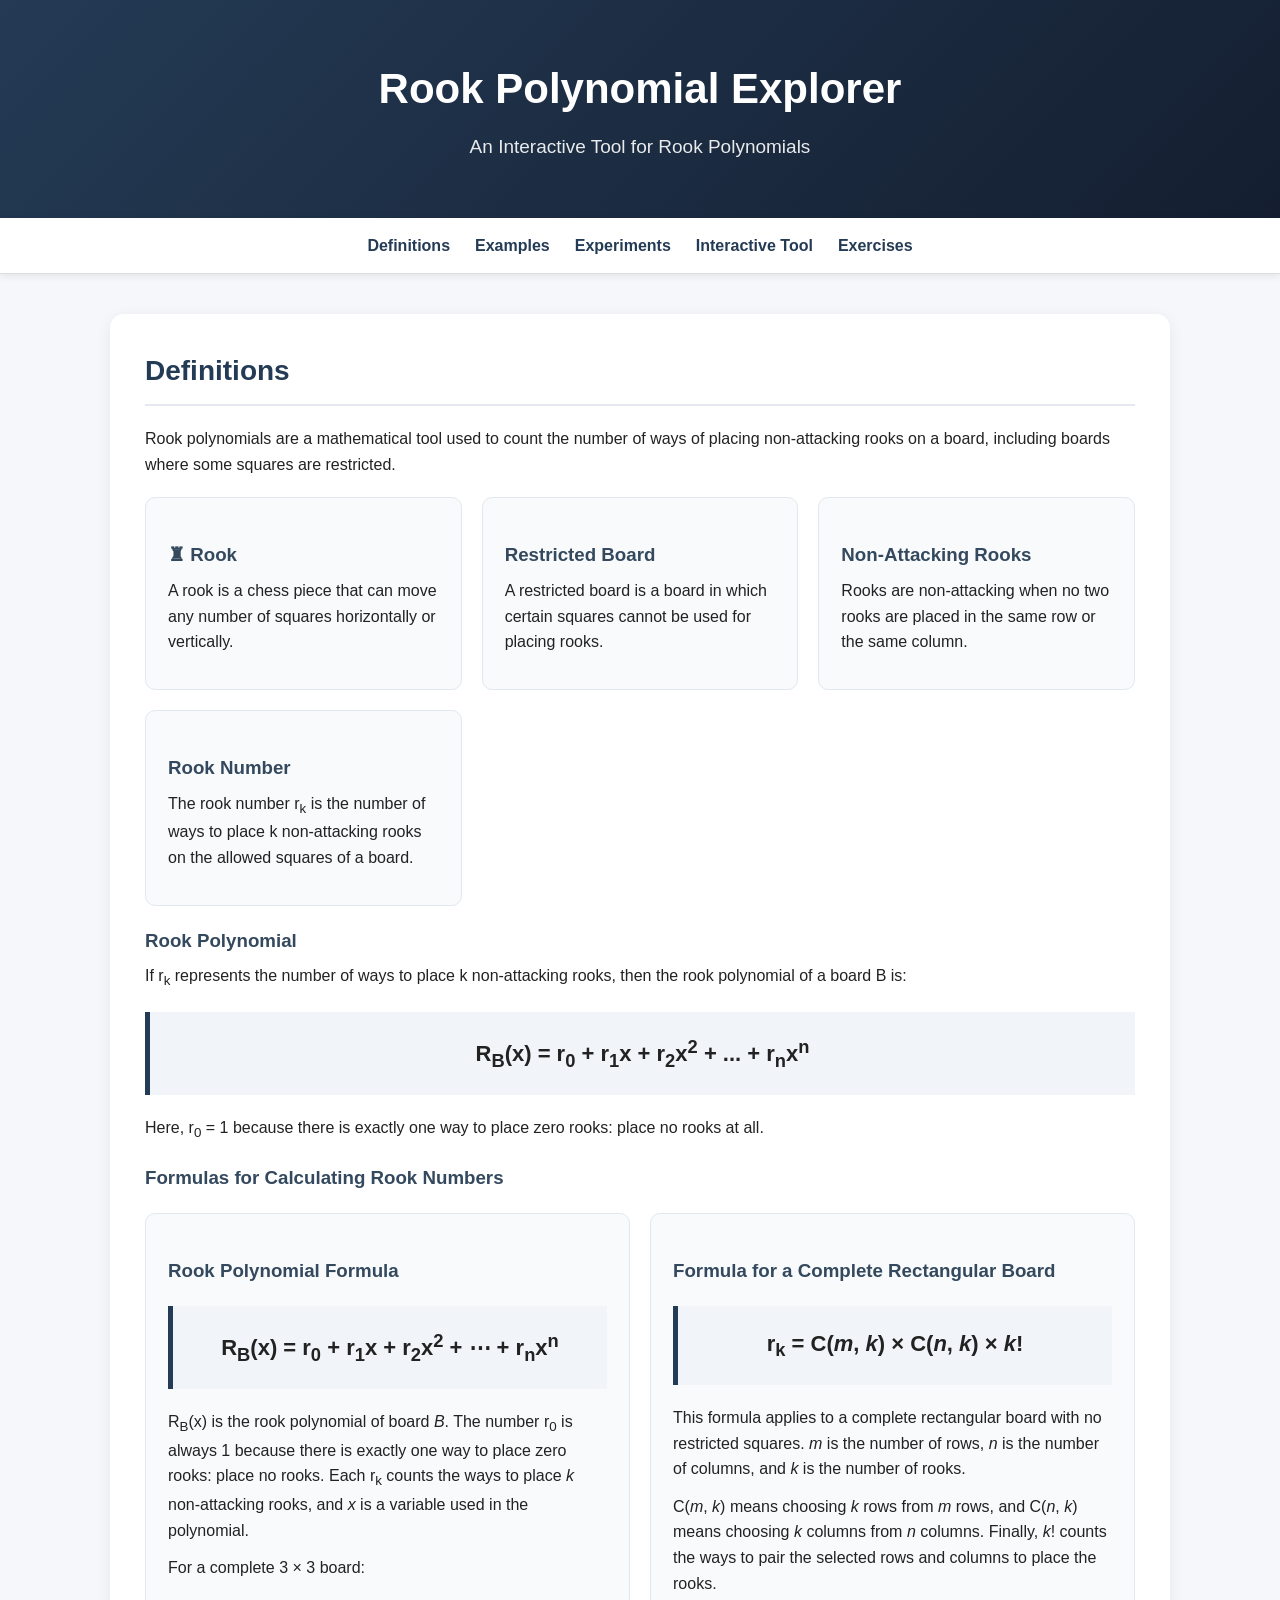
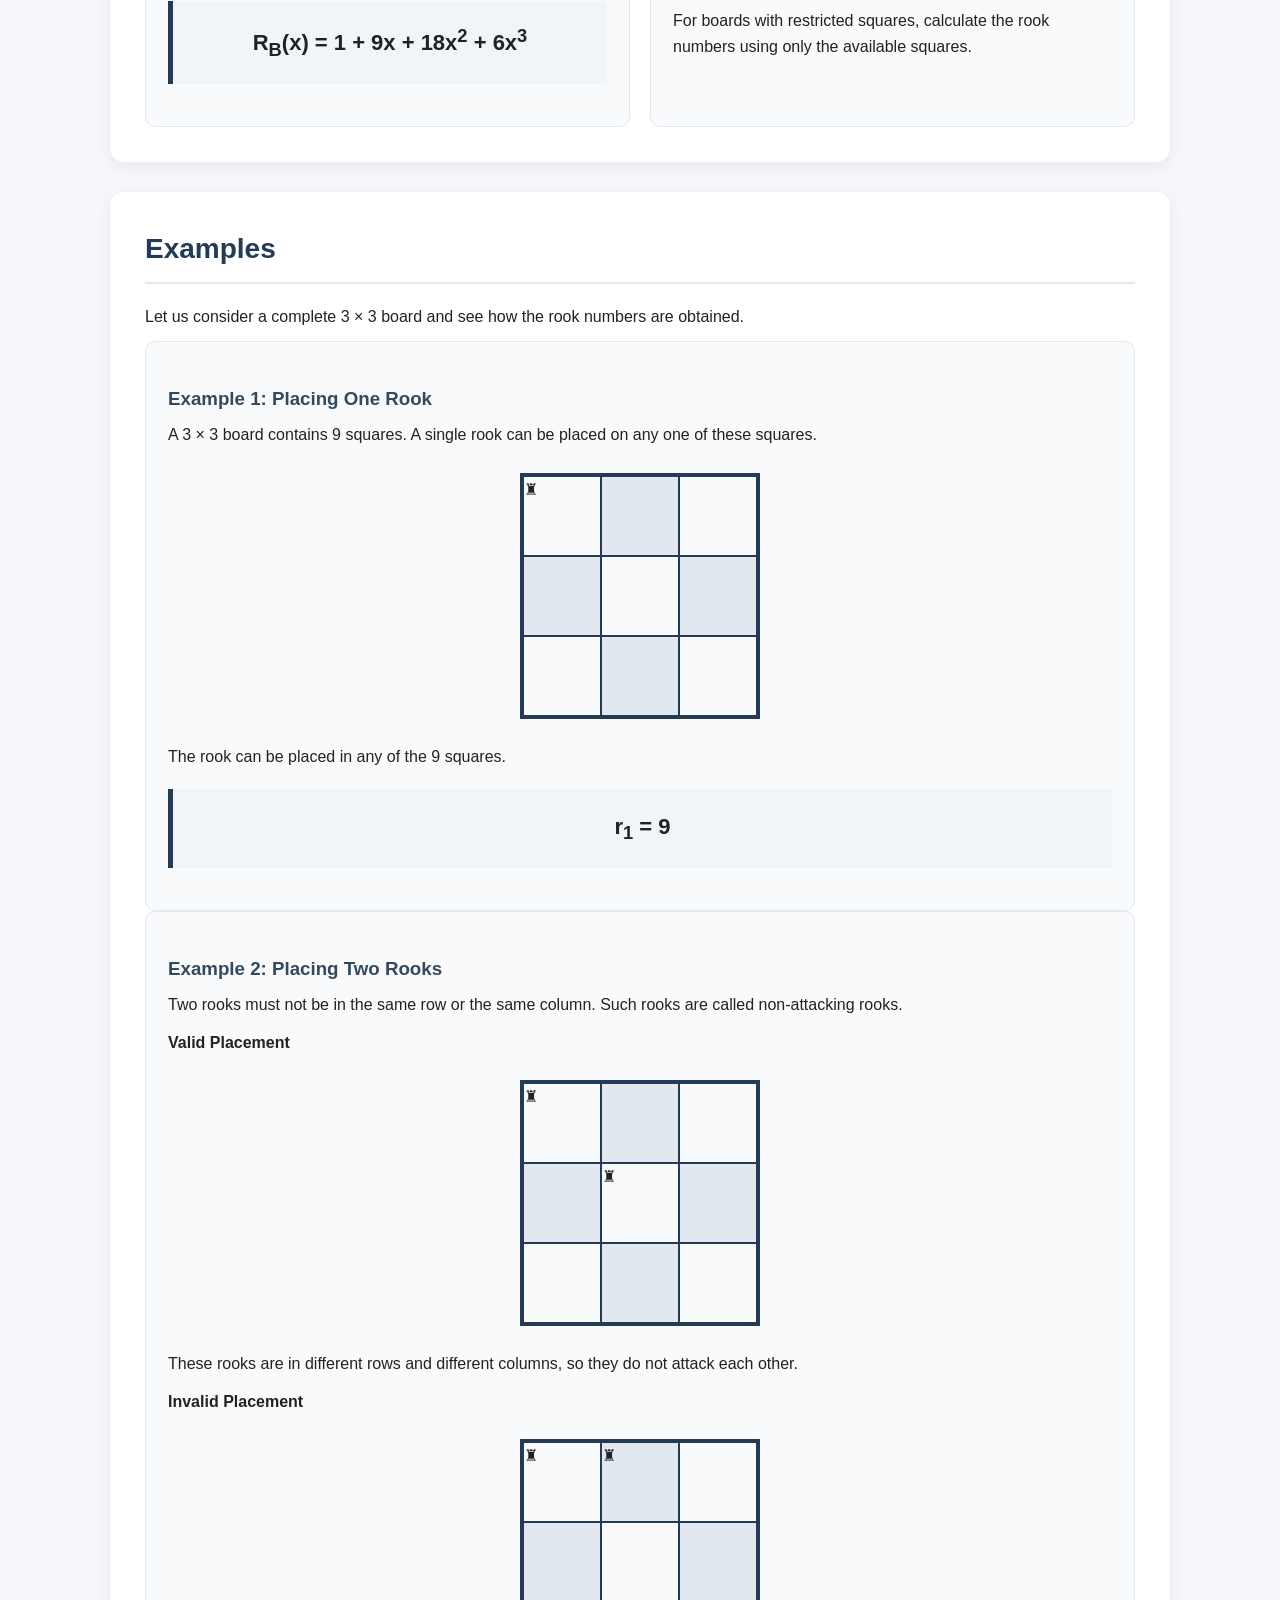
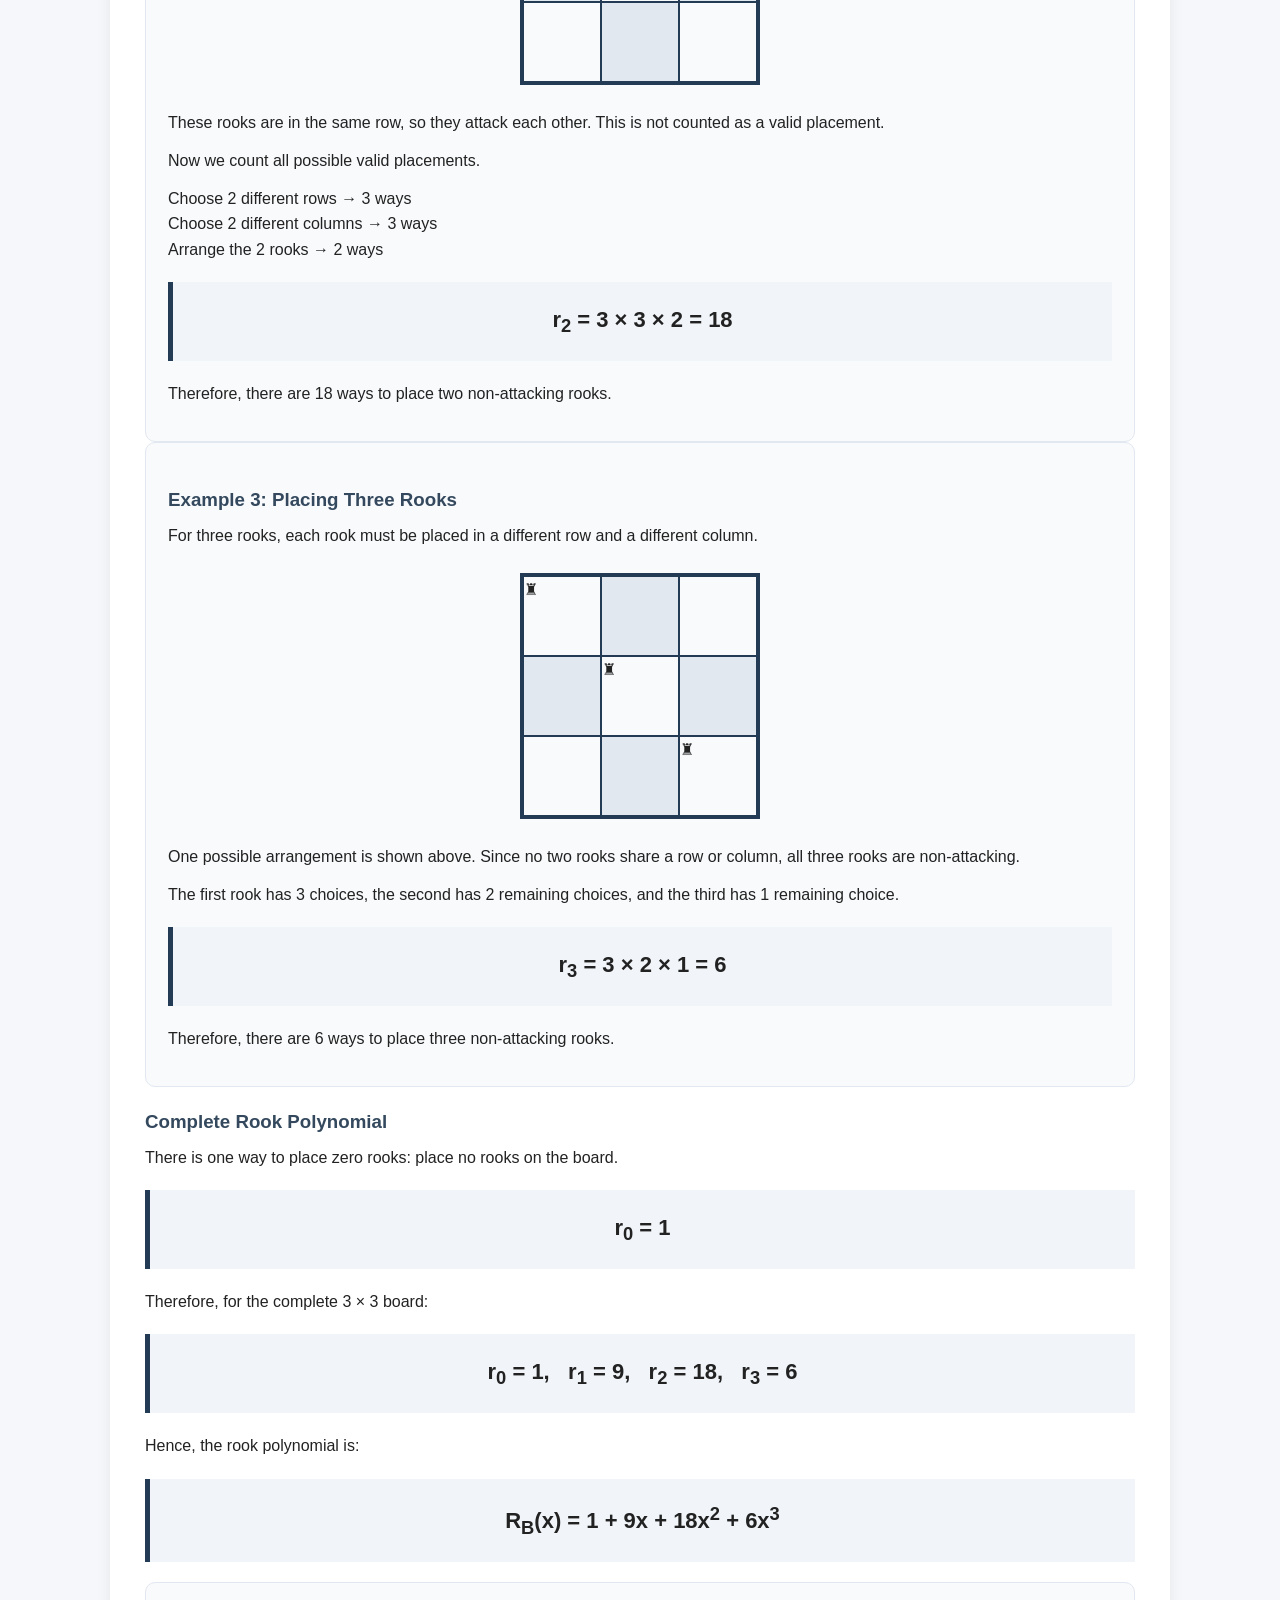
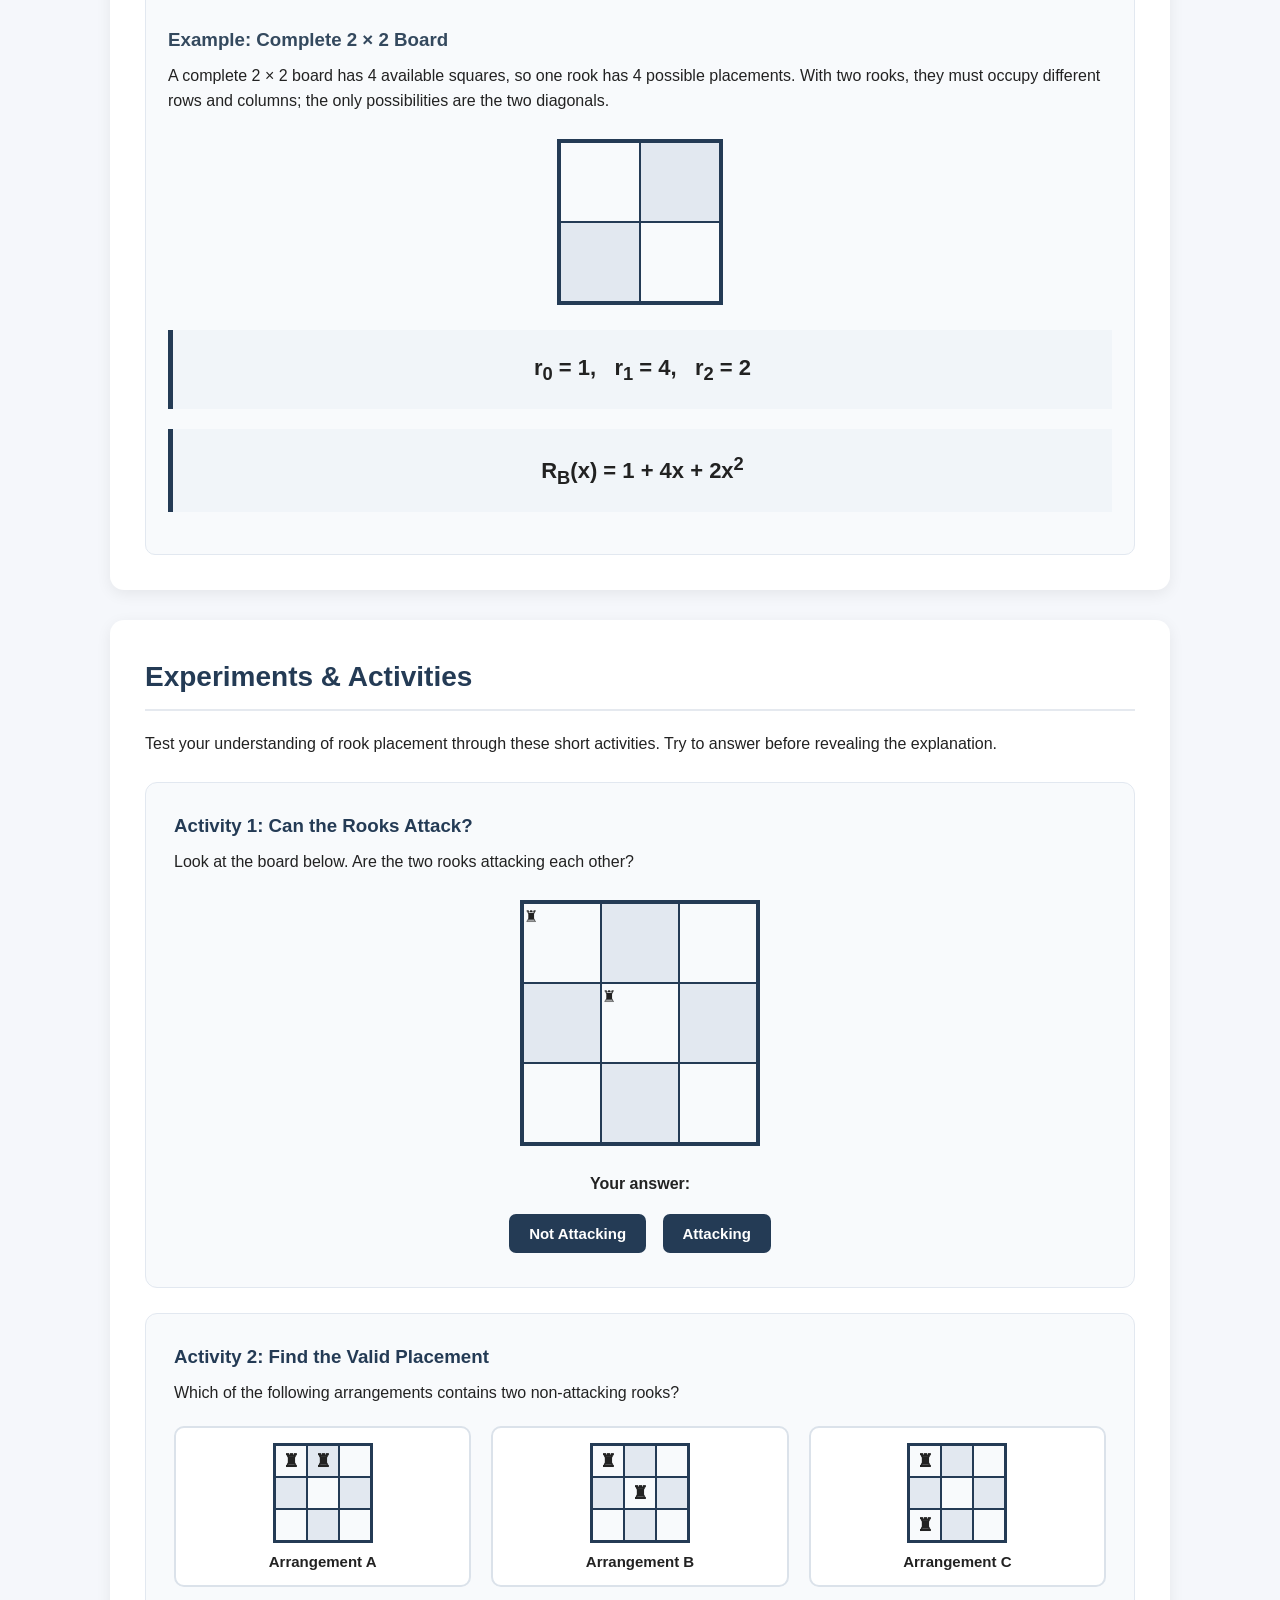
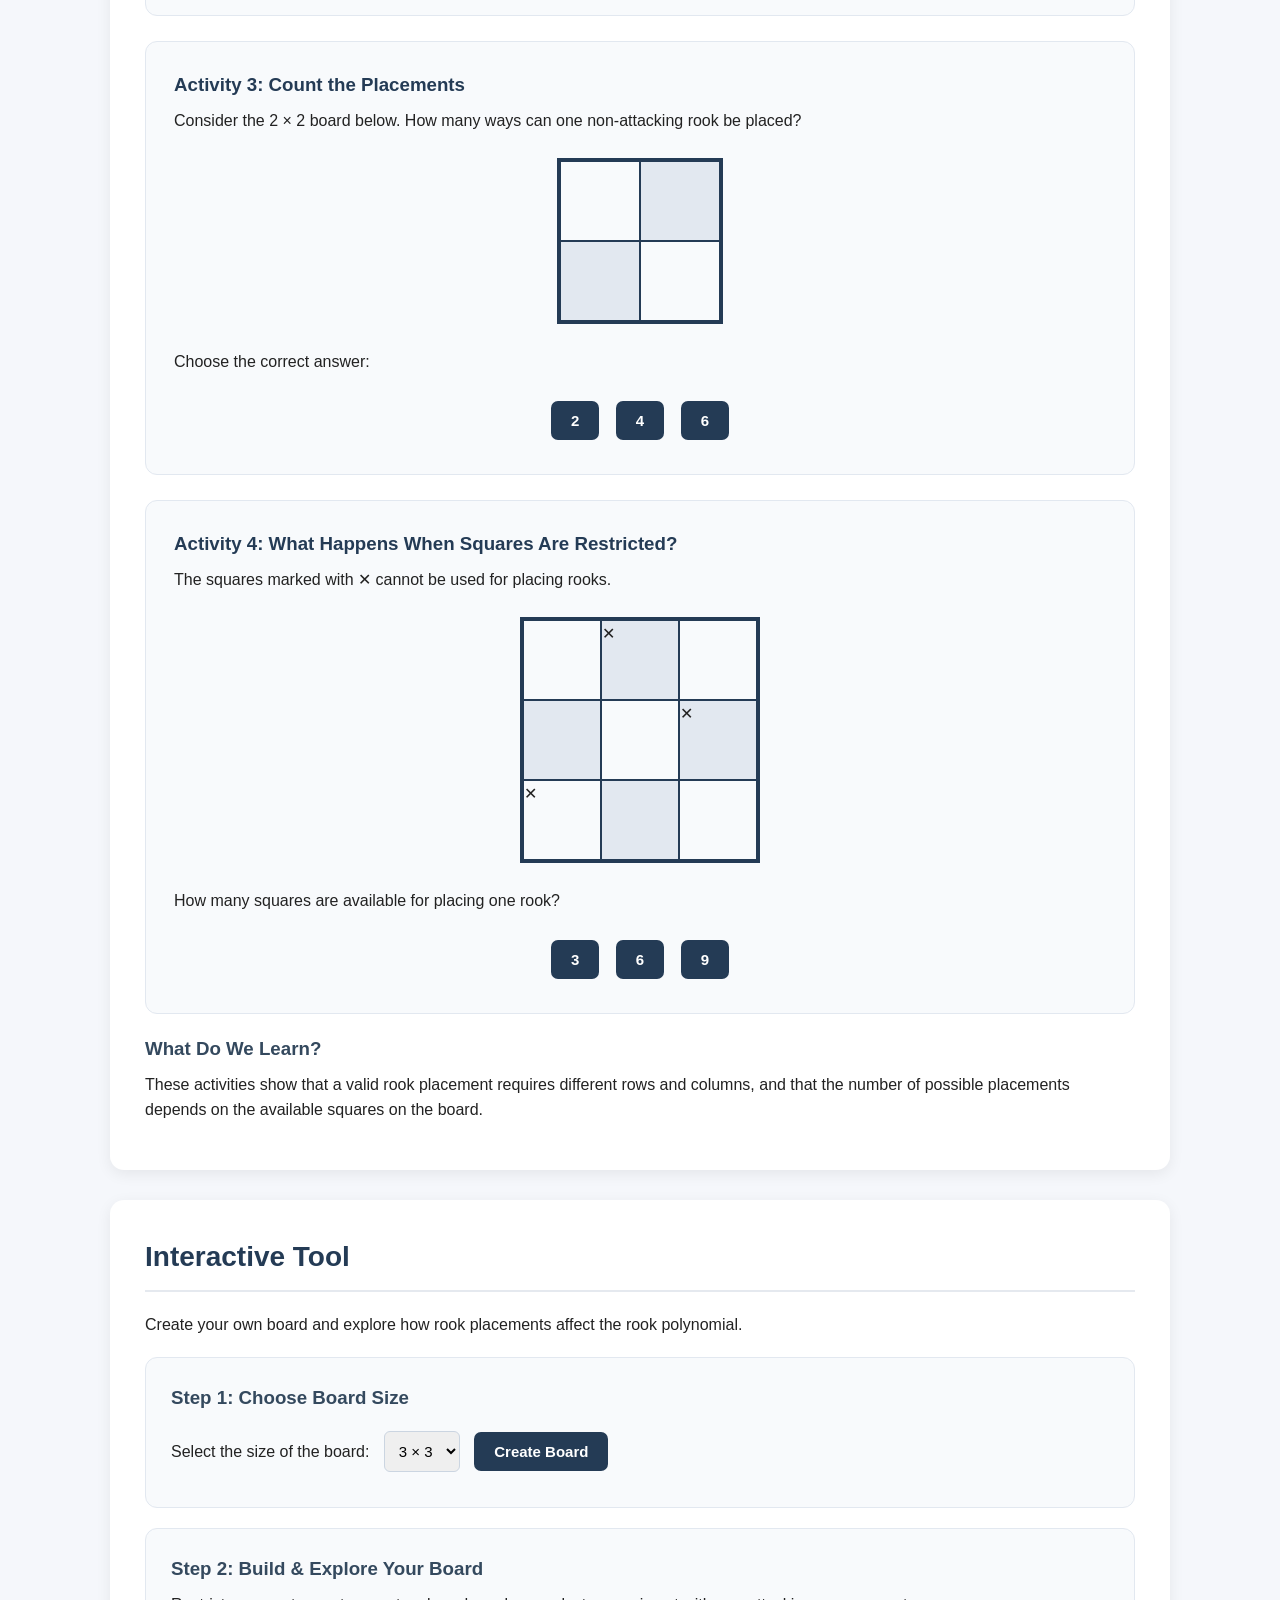
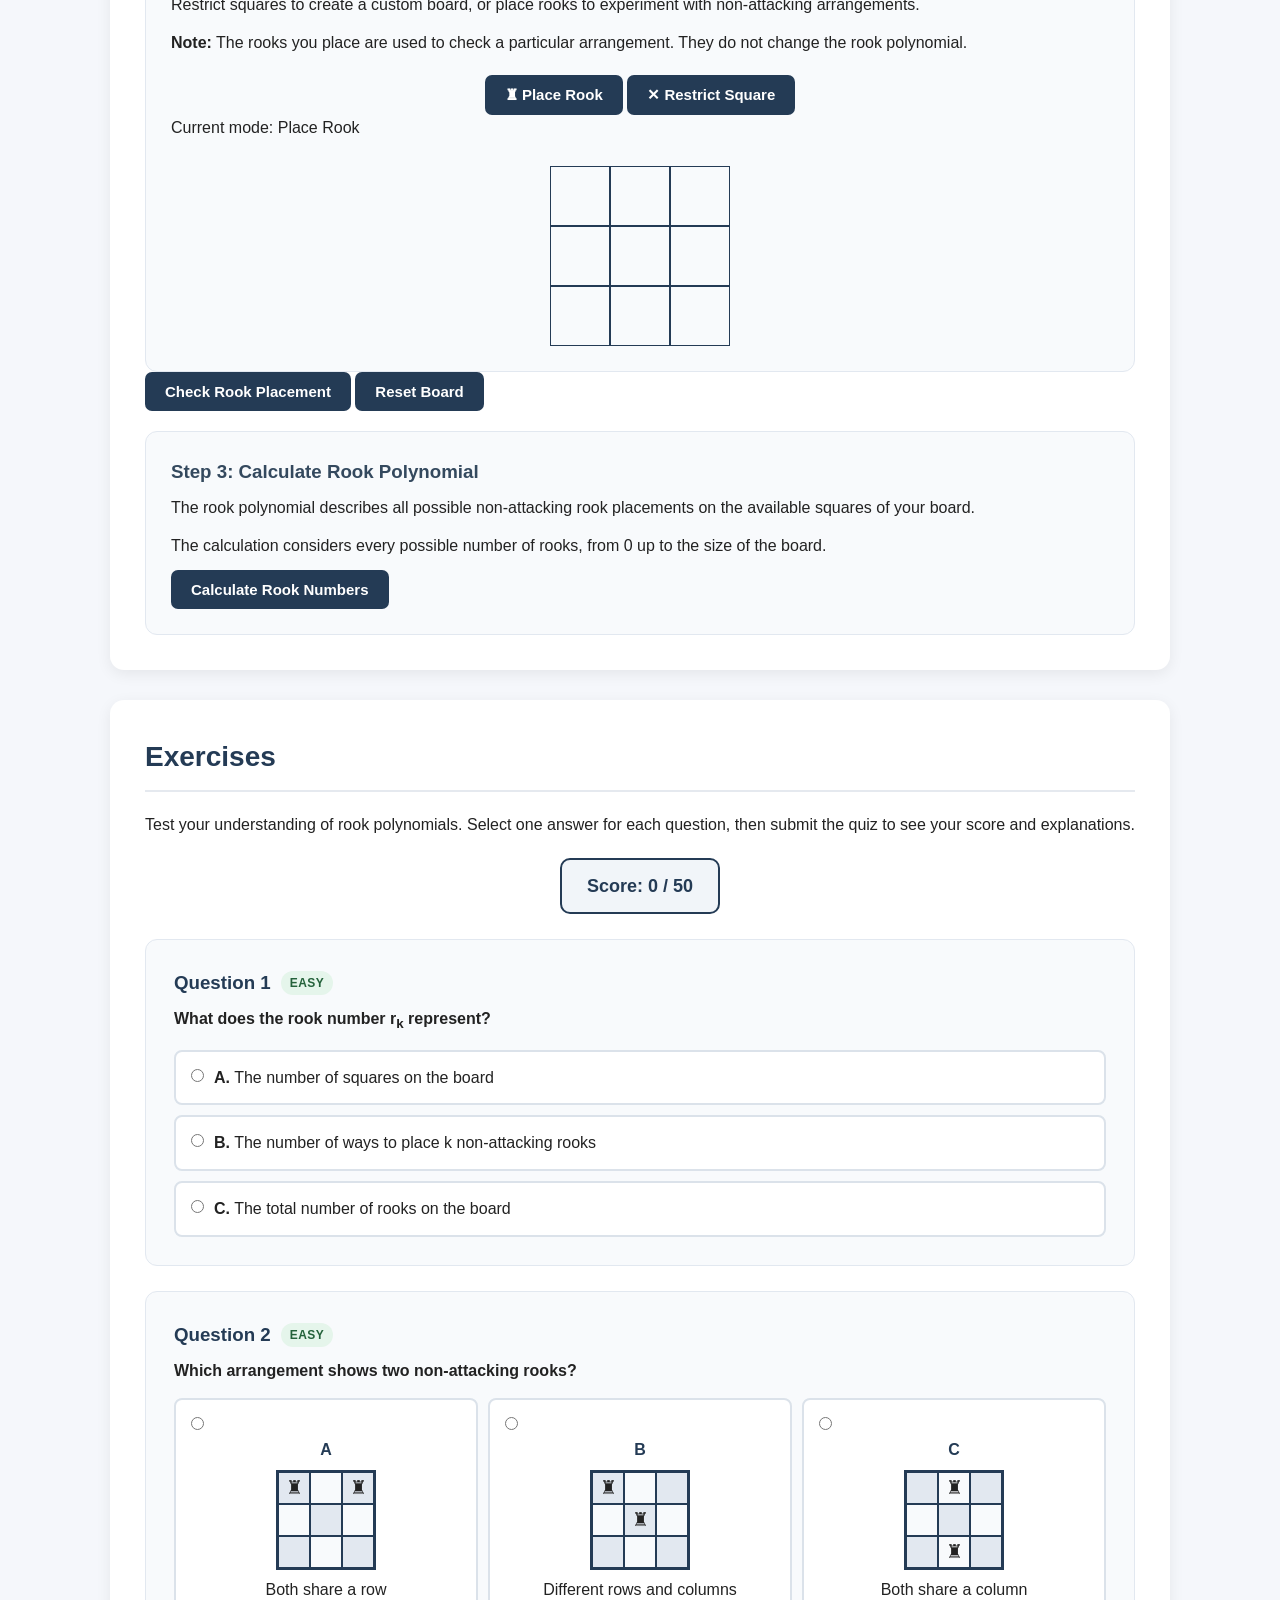
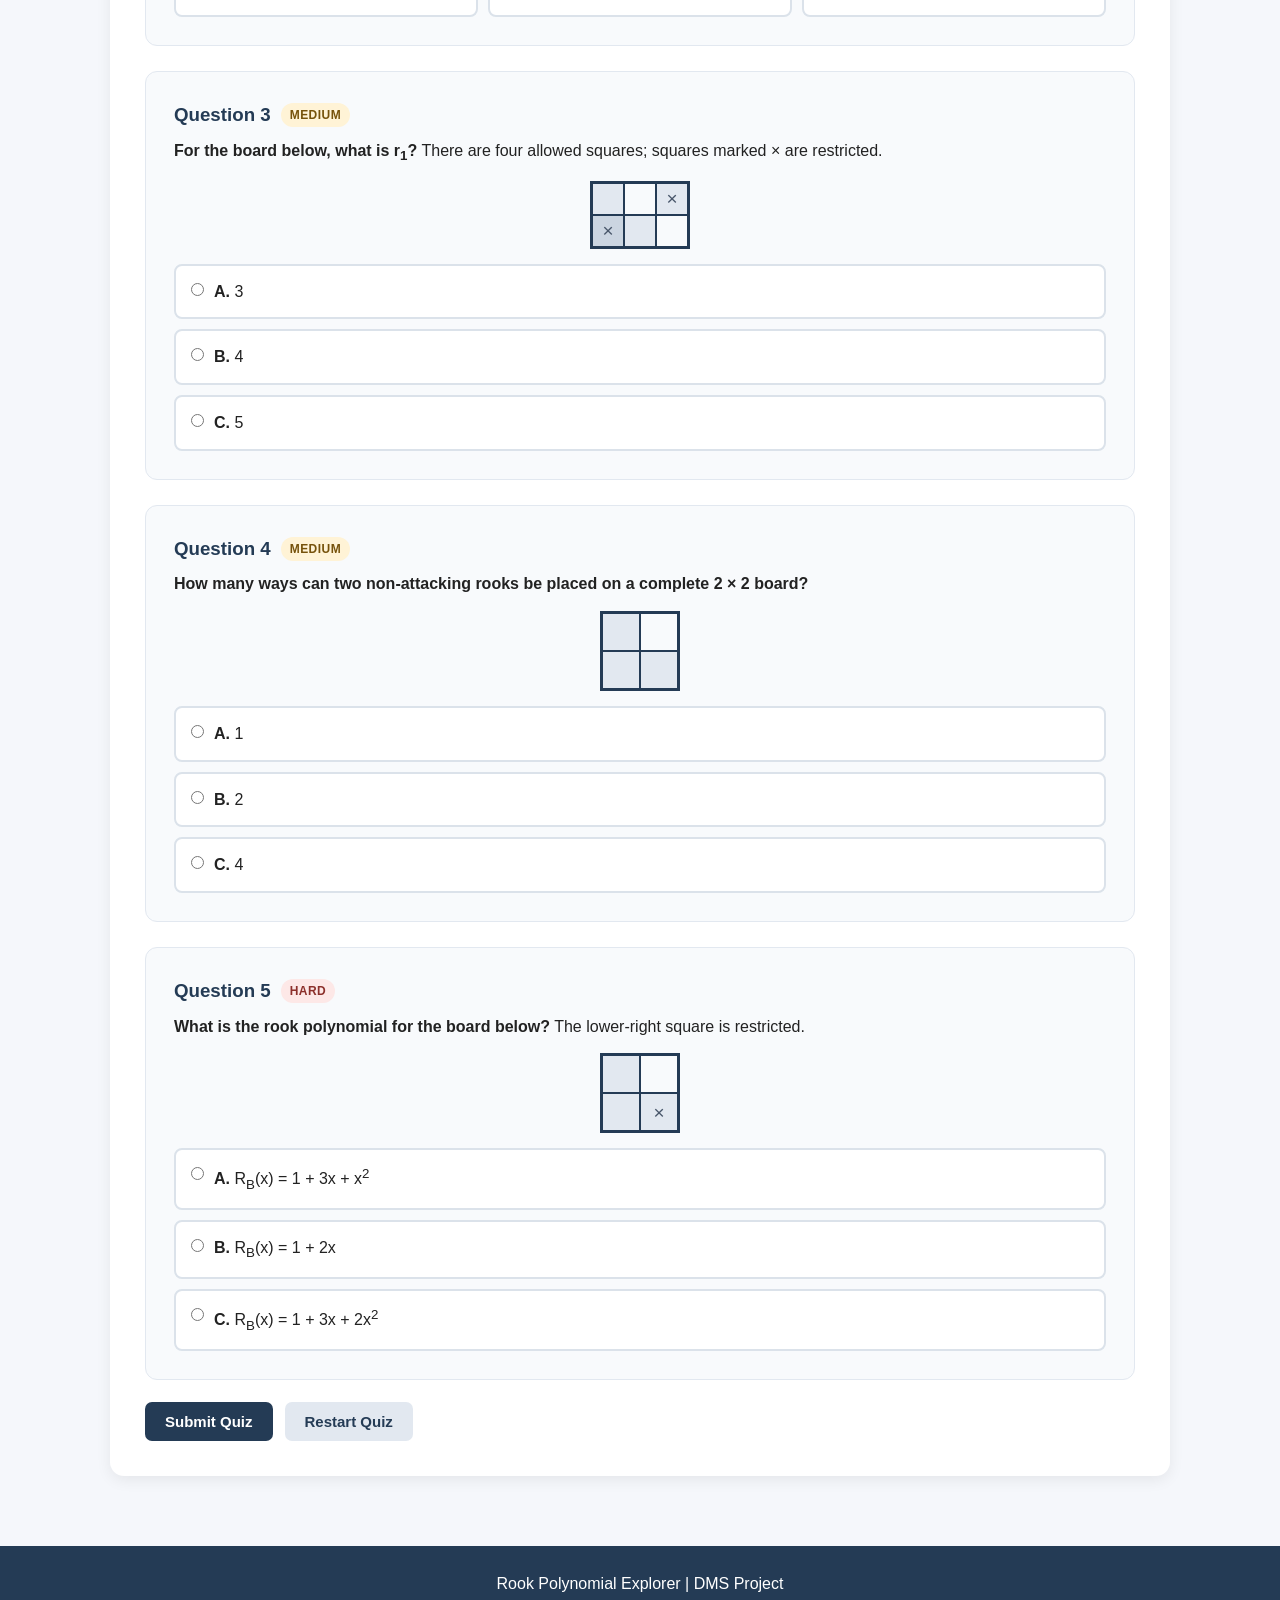
==== commit 0f06e356: "Review and improve rook polynomial examples" ====
--- a/index.html
+++ b/index.html
@@ -414,6 +414,39 @@
         R<sub>B</sub>(x)
         =
         1 + 9x + 18x<sup>2</sup> + 6x<sup>3</sup>
+    </div>
+
+    <div class="card">
+        <h3>Example: Complete 2 × 2 Board</h3>
+
+        <p>
+            A complete 2 × 2 board has 4 available squares, so
+            one rook has 4 possible placements. With two rooks,
+            they must occupy different rows and columns; the only
+            possibilities are the two diagonals.
+        </p>
+
+        <div class="example-board board-2x2">
+            <div class="board-row">
+                <div class="board-cell"></div>
+                <div class="board-cell"></div>
+            </div>
+            <div class="board-row">
+                <div class="board-cell"></div>
+                <div class="board-cell"></div>
+            </div>
+        </div>
+
+        <div class="formula">
+            r<sub>0</sub> = 1, &nbsp;
+            r<sub>1</sub> = 4, &nbsp;
+            r<sub>2</sub> = 2
+        </div>
+
+        <div class="formula">
+            R<sub>B</sub>(x) =
+            1 + 4x + 2x<sup>2</sup>
+        </div>
     </div>
 
 </section>
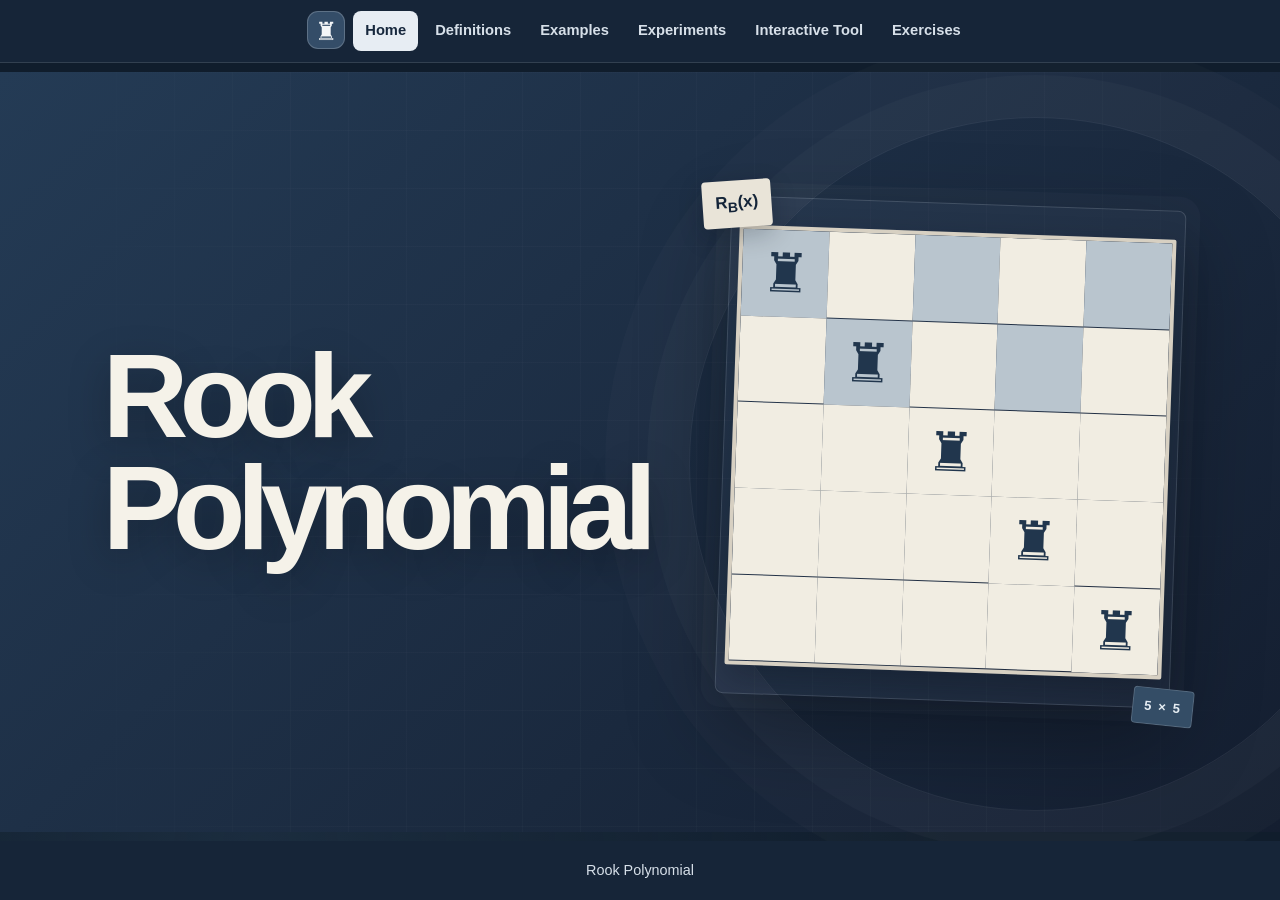
==== commit cd8b01ed: "Improve website design and fix quiz scrolling" ====
--- a/index.html
+++ b/index.html
@@ -3,1075 +3,42 @@
 <head>
     <meta charset="UTF-8">
     <meta name="viewport" content="width=device-width, initial-scale=1.0">
-
-    <title>Rook Polynomial Explorer</title>
-
+    <meta name="theme-color" content="#17283d">
+    <title>Rook Polynomial</title>
     <link rel="stylesheet" href="style.css">
+    <script src="script.js" defer></script>
 </head>
-
-<body>
-
-    <header>
-        <h1>Rook Polynomial Explorer</h1>
-        <p>An Interactive Tool for Rook Polynomials</p>
-    </header>
-
-    <nav>
-        <a href="#definitions">Definitions</a>
-        <a href="#examples">Examples</a>
-        <a href="#experiments">Experiments</a>
-        <a href="#tool">Interactive Tool</a>
-        <a href="#exercises">Exercises</a>
+<body class="home-page">
+    <nav class="site-nav home-nav" aria-label="Main navigation">
+        <span class="nav-mark" aria-hidden="true">♜</span>
+        <div class="nav-links">
+            <a href="index.html">Home</a>
+            <a href="definitions.html">Definitions</a>
+            <a href="examples.html">Examples</a>
+            <a href="experiments.html">Experiments</a>
+            <a href="tool.html">Interactive Tool</a>
+            <a href="exercises.html">Exercises</a>
+        </div>
     </nav>
 
-    <main>
-        <section id="definitions">
-    <h2>Definitions</h2>
-
-    <p>
-        Rook polynomials are a mathematical tool used to count
-        the number of ways of placing non-attacking rooks on a
-        board, including boards where some squares are restricted.
-    </p>
-
-
-    <div class="card-container">
-
-        <div class="card">
-            <h3>♜ Rook</h3>
-
-            <p>
-                A rook is a chess piece that can move any number
-                of squares horizontally or vertically.
-            </p>
-        </div>
-
-
-        <div class="card">
-            <h3>Restricted Board</h3>
-
-            <p>
-                A restricted board is a board in which certain
-                squares cannot be used for placing rooks.
-            </p>
-        </div>
-
-
-        <div class="card">
-            <h3>Non-Attacking Rooks</h3>
-
-            <p>
-                Rooks are non-attacking when no two rooks are
-                placed in the same row or the same column.
-            </p>
-        </div>
-
-
-        <div class="card">
-            <h3>Rook Number</h3>
-
-            <p>
-                The rook number r<sub>k</sub> is the number of ways
-                to place k non-attacking rooks on the allowed
-                squares of a board.
-            </p>
-        </div>
-
-    </div>
-
-
-    <h3>Rook Polynomial</h3>
-
-    <p>
-        If r<sub>k</sub> represents the number of ways to place
-        k non-attacking rooks, then the rook polynomial of a
-        board B is:
-    </p>
-
-
-    <div class="formula">
-        R<sub>B</sub>(x) =
-        r<sub>0</sub> +
-        r<sub>1</sub>x +
-        r<sub>2</sub>x<sup>2</sup> +
-        ... +
-        r<sub>n</sub>x<sup>n</sup>
-    </div>
-
-
-    <p>
-        Here, r<sub>0</sub> = 1 because there is exactly one way
-        to place zero rooks: place no rooks at all.
-    </p>
-
-    <h3>Formulas for Calculating Rook Numbers</h3>
-
-    <div class="card-container">
-        <div class="card">
-            <h3>Rook Polynomial Formula</h3>
-
-            <div class="formula">
-                R<sub>B</sub>(x) =
-                r<sub>0</sub> +
-                r<sub>1</sub>x +
-                r<sub>2</sub>x<sup>2</sup> +
-                &ctdot; +
-                r<sub>n</sub>x<sup>n</sup>
+    <main class="home-main">
+        <header class="home-hero">
+            <h1>Rook Polynomial</h1>
+            <div class="hero-visual" aria-hidden="true">
+                <span class="hero-equation">R<sub>B</sub>(x)</span>
+                <div class="hero-board">
+                    <span>♜</span><span></span><span></span><span></span><span></span>
+                    <span></span><span>♜</span><span></span><span></span><span></span>
+                    <span></span><span></span><span>♜</span><span></span><span></span>
+                    <span></span><span></span><span></span><span>♜</span><span></span>
+                    <span></span><span></span><span></span><span></span><span>♜</span>
+                </div>
+                <span class="hero-coordinate">5 × 5</span>
             </div>
-
-            <p>
-                R<sub>B</sub>(x) is the rook polynomial of board
-                <em>B</em>. The number r<sub>0</sub> is always 1
-                because there is exactly one way to place zero
-                rooks: place no rooks. Each r<sub>k</sub> counts
-                the ways to place <em>k</em> non-attacking rooks,
-                and <em>x</em> is a variable used in the polynomial.
-            </p>
-
-            <p>
-                For a complete 3 × 3 board:
-            </p>
-
-            <div class="formula">
-                R<sub>B</sub>(x) =
-                1 + 9x + 18x<sup>2</sup> + 6x<sup>3</sup>
-            </div>
-        </div>
-
-        <div class="card">
-            <h3>Formula for a Complete Rectangular Board</h3>
-
-            <div class="formula">
-                r<sub>k</sub> =
-                C(<em>m</em>, <em>k</em>) ×
-                C(<em>n</em>, <em>k</em>) ×
-                <em>k</em>!
-            </div>
-
-            <p>
-                This formula applies to a complete rectangular
-                board with no restricted squares. <em>m</em> is
-                the number of rows, <em>n</em> is the number of
-                columns, and <em>k</em> is the number of rooks.
-            </p>
-
-            <p>
-                C(<em>m</em>, <em>k</em>) means choosing
-                <em>k</em> rows from <em>m</em> rows, and
-                C(<em>n</em>, <em>k</em>) means choosing
-                <em>k</em> columns from <em>n</em> columns.
-                Finally, <em>k</em>! counts the ways to pair the
-                selected rows and columns to place the rooks.
-            </p>
-
-            <p>
-                For boards with restricted squares, calculate the
-                rook numbers using only the available squares.
-            </p>
-        </div>
-    </div>
-
-</section>
-
-        
-
-    <section id="examples">
-    <h2>Examples</h2>
-
-    <p>
-        Let us consider a complete 3 × 3 board and see how
-        the rook numbers are obtained.
-    </p>
-
-
-    <!-- Example 1 -->
-
-    <div class="card">
-
-        <h3>Example 1: Placing One Rook</h3>
-
-        <p>
-            A 3 × 3 board contains 9 squares. A single rook
-            can be placed on any one of these squares.
-        </p>
-
-        <div class="example-board">
-
-            <div class="board-row">
-                <div class="board-cell">♜</div>
-                <div class="board-cell"></div>
-                <div class="board-cell"></div>
-            </div>
-
-            <div class="board-row">
-                <div class="board-cell"></div>
-                <div class="board-cell"></div>
-                <div class="board-cell"></div>
-            </div>
-
-            <div class="board-row">
-                <div class="board-cell"></div>
-                <div class="board-cell"></div>
-                <div class="board-cell"></div>
-            </div>
-
-        </div>
-
-        <p>
-            The rook can be placed in any of the 9 squares.
-        </p>
-
-        <div class="formula">
-            r<sub>1</sub> = 9
-        </div>
-
-    </div>
-
-
-    <!-- Example 2 -->
-
-    <div class="card">
-
-        <h3>Example 2: Placing Two Rooks</h3>
-
-        <p>
-            Two rooks must not be in the same row or the same
-            column. Such rooks are called non-attacking rooks.
-        </p>
-
-
-        <h4>Valid Placement</h4>
-
-        <div class="example-board">
-
-            <div class="board-row">
-                <div class="board-cell">♜</div>
-                <div class="board-cell"></div>
-                <div class="board-cell"></div>
-            </div>
-
-            <div class="board-row">
-                <div class="board-cell"></div>
-                <div class="board-cell">♜</div>
-                <div class="board-cell"></div>
-            </div>
-
-            <div class="board-row">
-                <div class="board-cell"></div>
-                <div class="board-cell"></div>
-                <div class="board-cell"></div>
-            </div>
-
-        </div>
-
-        <p>
-            These rooks are in different rows and different
-            columns, so they do not attack each other.
-        </p>
-
-
-        <h4>Invalid Placement</h4>
-
-        <div class="example-board">
-
-            <div class="board-row">
-                <div class="board-cell">♜</div>
-                <div class="board-cell">♜</div>
-                <div class="board-cell"></div>
-            </div>
-
-            <div class="board-row">
-                <div class="board-cell"></div>
-                <div class="board-cell"></div>
-                <div class="board-cell"></div>
-            </div>
-
-            <div class="board-row">
-                <div class="board-cell"></div>
-                <div class="board-cell"></div>
-                <div class="board-cell"></div>
-            </div>
-
-        </div>
-
-        <p>
-            These rooks are in the same row, so they attack each
-            other. This is not counted as a valid placement.
-        </p>
-
-
-        <p>
-            Now we count all possible valid placements.
-        </p>
-
-        <p>
-            Choose 2 different rows → 3 ways<br>
-            Choose 2 different columns → 3 ways<br>
-            Arrange the 2 rooks → 2 ways
-        </p>
-
-        <div class="formula">
-            r<sub>2</sub> = 3 × 3 × 2 = 18
-        </div>
-
-        <p>
-            Therefore, there are 18 ways to place two
-            non-attacking rooks.
-        </p>
-
-    </div>
-
-
-    <!-- Example 3 -->
-
-    <div class="card">
-
-        <h3>Example 3: Placing Three Rooks</h3>
-
-        <p>
-            For three rooks, each rook must be placed in a
-            different row and a different column.
-        </p>
-
-        <div class="example-board">
-
-            <div class="board-row">
-                <div class="board-cell">♜</div>
-                <div class="board-cell"></div>
-                <div class="board-cell"></div>
-            </div>
-
-            <div class="board-row">
-                <div class="board-cell"></div>
-                <div class="board-cell">♜</div>
-                <div class="board-cell"></div>
-            </div>
-
-            <div class="board-row">
-                <div class="board-cell"></div>
-                <div class="board-cell"></div>
-                <div class="board-cell">♜</div>
-            </div>
-
-        </div>
-
-        <p>
-            One possible arrangement is shown above. Since no
-            two rooks share a row or column, all three rooks
-            are non-attacking.
-        </p>
-
-        <p>
-            The first rook has 3 choices, the second has 2
-            remaining choices, and the third has 1 remaining
-            choice.
-        </p>
-
-        <div class="formula">
-            r<sub>3</sub> = 3 × 2 × 1 = 6
-        </div>
-
-        <p>
-            Therefore, there are 6 ways to place three
-            non-attacking rooks.
-        </p>
-
-    </div>
-
-
-    <!-- Complete Rook Polynomial -->
-
-    <h3>Complete Rook Polynomial</h3>
-
-    <p>
-        There is one way to place zero rooks: place no rooks
-        on the board.
-    </p>
-
-    <div class="formula">
-        r<sub>0</sub> = 1
-    </div>
-
-    <p>
-        Therefore, for the complete 3 × 3 board:
-    </p>
-
-    <div class="formula">
-        r<sub>0</sub> = 1,
-        &nbsp;
-        r<sub>1</sub> = 9,
-        &nbsp;
-        r<sub>2</sub> = 18,
-        &nbsp;
-        r<sub>3</sub> = 6
-    </div>
-
-    <p>
-        Hence, the rook polynomial is:
-    </p>
-
-    <div class="formula">
-        R<sub>B</sub>(x)
-        =
-        1 + 9x + 18x<sup>2</sup> + 6x<sup>3</sup>
-    </div>
-
-    <div class="card">
-        <h3>Example: Complete 2 × 2 Board</h3>
-
-        <p>
-            A complete 2 × 2 board has 4 available squares, so
-            one rook has 4 possible placements. With two rooks,
-            they must occupy different rows and columns; the only
-            possibilities are the two diagonals.
-        </p>
-
-        <div class="example-board board-2x2">
-            <div class="board-row">
-                <div class="board-cell"></div>
-                <div class="board-cell"></div>
-            </div>
-            <div class="board-row">
-                <div class="board-cell"></div>
-                <div class="board-cell"></div>
-            </div>
-        </div>
-
-        <div class="formula">
-            r<sub>0</sub> = 1, &nbsp;
-            r<sub>1</sub> = 4, &nbsp;
-            r<sub>2</sub> = 2
-        </div>
-
-        <div class="formula">
-            R<sub>B</sub>(x) =
-            1 + 4x + 2x<sup>2</sup>
-        </div>
-    </div>
-
-</section>
-
-      <section id="experiments">
-    <h2>Experiments & Activities</h2>
-
-    <p>
-        Test your understanding of rook placement through these
-        short activities. Try to answer before revealing the
-        explanation.
-    </p>
-
-
-    <!-- ACTIVITY 1 -->
-
-    <div class="activity-card">
-
-        <h3>Activity 1: Can the Rooks Attack?</h3>
-
-        <p>
-            Look at the board below. Are the two rooks
-            attacking each other?
-        </p>
-
-        <div class="example-board">
-
-            <div class="board-row">
-                <div class="board-cell">♜</div>
-                <div class="board-cell"></div>
-                <div class="board-cell"></div>
-            </div>
-
-            <div class="board-row">
-                <div class="board-cell"></div>
-                <div class="board-cell">♜</div>
-                <div class="board-cell"></div>
-            </div>
-
-            <div class="board-row">
-                <div class="board-cell"></div>
-                <div class="board-cell"></div>
-                <div class="board-cell"></div>
-            </div>
-
-        </div>
-
-
-        <div class="activity-question">
-
-            <p><strong>Your answer:</strong></p>
-
-            <button type="button"
-                    class="answer-button"
-                    data-answer="not-attacking"
-                    data-activity="activity1">
-                Not Attacking
-            </button>
-
-            <button type="button"
-                    class="answer-button"
-                    data-answer="attacking"
-                    data-activity="activity1">
-                Attacking
-            </button>
-
-        </div>
-
-
-        <div id="activity1-result" class="activity-result">
-        </div>
-
-    </div>
-
-
-    <!-- ACTIVITY 2 -->
-
-    <div class="activity-card">
-
-        <h3>Activity 2: Find the Valid Placement</h3>
-
-        <p>
-            Which of the following arrangements contains
-            two non-attacking rooks?
-        </p>
-
-
-        <div class="activity-options">
-
-            <!-- Option A -->
-
-            <button type="button"
-                    class="board-option"
-                    data-answer="wrong"
-                    data-activity="activity2">
-
-                <div class="mini-board">
-
-                    <div class="mini-row">
-                        <div class="mini-cell">♜</div>
-                        <div class="mini-cell">♜</div>
-                        <div class="mini-cell"></div>
-                    </div>
-
-                    <div class="mini-row">
-                        <div class="mini-cell"></div>
-                        <div class="mini-cell"></div>
-                        <div class="mini-cell"></div>
-                    </div>
-
-                    <div class="mini-row">
-                        <div class="mini-cell"></div>
-                        <div class="mini-cell"></div>
-                        <div class="mini-cell"></div>
-                    </div>
-
-                </div>
-
-                <span>Arrangement A</span>
-
-            </button>
-
-
-            <!-- Option B -->
-
-            <button type="button"
-                    class="board-option"
-                    data-answer="correct"
-                    data-activity="activity2">
-
-                <div class="mini-board">
-
-                    <div class="mini-row">
-                        <div class="mini-cell">♜</div>
-                        <div class="mini-cell"></div>
-                        <div class="mini-cell"></div>
-                    </div>
-
-                    <div class="mini-row">
-                        <div class="mini-cell"></div>
-                        <div class="mini-cell">♜</div>
-                        <div class="mini-cell"></div>
-                    </div>
-
-                    <div class="mini-row">
-                        <div class="mini-cell"></div>
-                        <div class="mini-cell"></div>
-                        <div class="mini-cell"></div>
-                    </div>
-
-                </div>
-
-                <span>Arrangement B</span>
-
-            </button>
-
-
-            <!-- Option C -->
-
-            <button type="button"
-                    class="board-option"
-                    data-answer="wrong"
-                    data-activity="activity2">
-
-                <div class="mini-board">
-
-                    <div class="mini-row">
-                        <div class="mini-cell">♜</div>
-                        <div class="mini-cell"></div>
-                        <div class="mini-cell"></div>
-                    </div>
-
-                    <div class="mini-row">
-                        <div class="mini-cell"></div>
-                        <div class="mini-cell"></div>
-                        <div class="mini-cell"></div>
-                    </div>
-
-                    <div class="mini-row">
-                        <div class="mini-cell">♜</div>
-                        <div class="mini-cell"></div>
-                        <div class="mini-cell"></div>
-                    </div>
-
-                </div>
-
-                <span>Arrangement C</span>
-
-            </button>
-
-        </div>
-
-
-        <div id="activity2-result" class="activity-result">
-        </div>
-
-    </div>
-
-
-    <!-- ACTIVITY 3 -->
-        <!-- ACTIVITY 3 -->
-
-<div class="activity-card">
-
-    <h3>Activity 3: Count the Placements</h3>
-
-    <p>
-        Consider the 2 × 2 board below. How many ways can
-        one non-attacking rook be placed?
-    </p>
-
-    <div class="example-board board-2x2">
-
-        <div class="board-row">
-            <div class="board-cell"></div>
-            <div class="board-cell"></div>
-        </div>
-
-        <div class="board-row">
-            <div class="board-cell"></div>
-            <div class="board-cell"></div>
-        </div>
-
-    </div>
-
-    <p>
-        Choose the correct answer:
-    </p>
-
-    <div class="choice-row">
-
-        <button type="button"
-                class="count-button"
-                data-answer="2"
-                data-activity="activity3">
-            2
-        </button>
-
-        <button type="button"
-                class="count-button"
-                data-answer="4"
-                data-activity="activity3">
-            4
-        </button>
-
-        <button type="button"
-                class="count-button"
-                data-answer="6"
-                data-activity="activity3">
-            6
-        </button>
-
-    </div>
-
-    <div id="activity3-result" class="activity-result">
-    </div>
-
-</div>
-
-    <!-- ACTIVITY 4 -->
-
-    <div class="activity-card">
-
-        <h3>Activity 4: What Happens When Squares Are Restricted?</h3>
-
-        <p>
-            The squares marked with ✕ cannot be used for
-            placing rooks.
-        </p>
-
-
-        <div class="example-board">
-
-            <div class="board-row">
-                <div class="board-cell"></div>
-                <div class="board-cell">✕</div>
-                <div class="board-cell"></div>
-            </div>
-
-            <div class="board-row">
-                <div class="board-cell"></div>
-                <div class="board-cell"></div>
-                <div class="board-cell">✕</div>
-            </div>
-
-            <div class="board-row">
-                <div class="board-cell">✕</div>
-                <div class="board-cell"></div>
-                <div class="board-cell"></div>
-            </div>
-
-        </div>
-
-
-        <p>
-            How many squares are available for placing one rook?
-        </p>
-
-
-        <div class="choice-row">
-
-            <button type="button"
-                    class="count-button"
-                    data-answer="3"
-                    data-activity="activity4">
-                3
-            </button>
-
-            <button type="button"
-                    class="count-button"
-                    data-answer="6"
-                    data-activity="activity4">
-                6
-            </button>
-
-            <button type="button"
-                    class="count-button"
-                    data-answer="9"
-                    data-activity="activity4">
-                9
-            </button>
-
-        </div>
-
-
-        <div id="activity4-result" class="activity-result">
-        </div>
-
-    </div>
-
-
-    <h3>What Do We Learn?</h3>
-
-    <p>
-        These activities show that a valid rook placement
-        requires different rows and columns, and that the
-        number of possible placements depends on the available
-        squares on the board.
-    </p>
-
-</section>
-
-<section id="tool">
-
-    <h2>Interactive Tool</h2>
-
-    <p>
-        Create your own board and explore how rook placements
-        affect the rook polynomial.
-    </p>
-
-    <div class="tool-card">
-
-        <h3>Step 1: Choose Board Size</h3>
-
-        <label for="board-size">
-            Select the size of the board:
-        </label>
-
-        <select id="board-size">
-            <option value="2">2 × 2</option>
-            <option value="3" selected>3 × 3</option>
-            <option value="4">4 × 4</option>
-            <option value="5">5 × 5</option>
-        </select>
-
-        <button type="button" id="create-board">
-            Create Board
-        </button>
-
-    </div>
-
-
-    
-
-    <div class="tool-card">
-
-   <h3>Step 2: Build & Explore Your Board</h3>
-
-<p>
-    Restrict squares to create a custom board, or place rooks
-    to experiment with non-attacking arrangements.
-</p>
-
-<p>
-    <strong>Note:</strong> The rooks you place are used to
-    check a particular arrangement. They do not change the
-    rook polynomial.
-</p>
-    <div class="choice-row">
-
-        <button type="button" id="rook-mode">
-            ♜ Place Rook
-        </button>
-
-        <button type="button" id="restrict-mode">
-            ✕ Restrict Square
-        </button>
-
-    </div>
-
-    <p id="mode-instruction">
-        Current mode: Place Rook
-    </p>
-
-    <div id="interactive-board">
-        <!-- Board will be created here -->
-    </div>
-
-</div>
-<button type="button" id="check-rooks">
-    Check Rook Placement
-</button>
-<button type="button" id="reset-board">
-    Reset Board
-</button>
-<div id="rook-result" class="activity-result"></div>
-
-
-    <div class="tool-card">
-
-    <h3>Step 3: Calculate Rook Polynomial</h3>
-
-<p>
-    The rook polynomial describes all possible non-attacking
-    rook placements on the available squares of your board.
-</p>
-
-<p>
-    The calculation considers every possible number of rooks,
-    from 0 up to the size of the board.
-</p>
-    <button type="button" id="calculate-rook-numbers">
-        Calculate Rook Numbers
-    </button>
-
-    <div id="polynomial-result" class="activity-result"></div>
-
-</div>
-
-</section>
-
-        <section id="exercises">
-            <h2>Exercises</h2>
-
-            <p>
-                Test your understanding of rook polynomials. Select one answer
-                for each question, then submit the quiz to see your score and
-                explanations.
-            </p>
-
-            <div class="score-box" aria-live="polite">
-                Score: <span id="quiz-score">0</span> / 50
-            </div>
-
-            <form id="quiz-form">
-                <div class="activity-card quiz-question">
-                    <h3 class="quiz-question-heading">
-                        Question 1 <span class="difficulty-badge easy">Easy</span>
-                    </h3>
-                    <p><strong>What does the rook number r<sub>k</sub> represent?</strong></p>
-                    <fieldset class="quiz-options">
-                        <legend class="visually-hidden">Choose an answer for Question 1</legend>
-                        <label class="exercise-answer">
-                            <input type="radio" name="q1" value="squares">
-                            <span><strong>A.</strong> The number of squares on the board</span>
-                        </label>
-                        <label class="exercise-answer">
-                            <input type="radio" name="q1" value="placements">
-                            <span><strong>B.</strong> The number of ways to place k non-attacking rooks</span>
-                        </label>
-                        <label class="exercise-answer">
-                            <input type="radio" name="q1" value="total-rooks">
-                            <span><strong>C.</strong> The total number of rooks on the board</span>
-                        </label>
-                    </fieldset>
-                    <div id="exercise1-result" class="activity-result quiz-question-feedback"></div>
-                </div>
-
-                <div class="activity-card quiz-question">
-                    <h3 class="quiz-question-heading">
-                        Question 2 <span class="difficulty-badge easy">Easy</span>
-                    </h3>
-                    <p><strong>Which arrangement shows two non-attacking rooks?</strong></p>
-                    <fieldset class="quiz-options quiz-option-grid">
-                        <legend class="visually-hidden">Choose an arrangement for Question 2</legend>
-                        <label class="exercise-answer quiz-board-option">
-                            <input type="radio" name="q2" value="a">
-                            <span class="quiz-board-label">A</span>
-                            <span class="quiz-board" role="img" aria-label="Rooks at row 1 column 1 and row 1 column 3">
-                                <span class="quiz-cell">♜</span><span class="quiz-cell"></span><span class="quiz-cell">♜</span>
-                                <span class="quiz-cell"></span><span class="quiz-cell"></span><span class="quiz-cell"></span>
-                                <span class="quiz-cell"></span><span class="quiz-cell"></span><span class="quiz-cell"></span>
-                            </span>
-                            <span>Both share a row</span>
-                        </label>
-                        <label class="exercise-answer quiz-board-option">
-                            <input type="radio" name="q2" value="b">
-                            <span class="quiz-board-label">B</span>
-                            <span class="quiz-board" role="img" aria-label="Rooks at row 1 column 1 and row 2 column 2">
-                                <span class="quiz-cell">♜</span><span class="quiz-cell"></span><span class="quiz-cell"></span>
-                                <span class="quiz-cell"></span><span class="quiz-cell">♜</span><span class="quiz-cell"></span>
-                                <span class="quiz-cell"></span><span class="quiz-cell"></span><span class="quiz-cell"></span>
-                            </span>
-                            <span>Different rows and columns</span>
-                        </label>
-                        <label class="exercise-answer quiz-board-option">
-                            <input type="radio" name="q2" value="c">
-                            <span class="quiz-board-label">C</span>
-                            <span class="quiz-board" role="img" aria-label="Rooks at row 1 column 2 and row 3 column 2">
-                                <span class="quiz-cell"></span><span class="quiz-cell">♜</span><span class="quiz-cell"></span>
-                                <span class="quiz-cell"></span><span class="quiz-cell"></span><span class="quiz-cell"></span>
-                                <span class="quiz-cell"></span><span class="quiz-cell">♜</span><span class="quiz-cell"></span>
-                            </span>
-                            <span>Both share a column</span>
-                        </label>
-                    </fieldset>
-                    <div id="exercise2-result" class="activity-result quiz-question-feedback"></div>
-                </div>
-
-                <div class="activity-card quiz-question">
-                    <h3 class="quiz-question-heading">
-                        Question 3 <span class="difficulty-badge medium">Medium</span>
-                    </h3>
-                    <p>
-                        <strong>For the board below, what is r<sub>1</sub>?</strong>
-                        There are four allowed squares; squares marked × are restricted.
-                    </p>
-                    <div class="quiz-board quiz-board--3 quiz-board-diagram" role="img" aria-label="Two by three board. Top row has two allowed squares and one restricted square. Bottom row has one restricted square and two allowed squares.">
-                        <span class="quiz-cell"></span><span class="quiz-cell"></span><span class="quiz-cell restricted">×</span>
-                        <span class="quiz-cell restricted">×</span><span class="quiz-cell"></span><span class="quiz-cell"></span>
-                    </div>
-                    <fieldset class="quiz-options">
-                        <legend class="visually-hidden">Choose an answer for Question 3</legend>
-                        <label class="exercise-answer">
-                            <input type="radio" name="q3" value="3">
-                            <span><strong>A.</strong> 3</span>
-                        </label>
-                        <label class="exercise-answer">
-                            <input type="radio" name="q3" value="4">
-                            <span><strong>B.</strong> 4</span>
-                        </label>
-                        <label class="exercise-answer">
-                            <input type="radio" name="q3" value="5">
-                            <span><strong>C.</strong> 5</span>
-                        </label>
-                    </fieldset>
-                    <div id="exercise3-result" class="activity-result quiz-question-feedback"></div>
-                </div>
-
-                <div class="activity-card quiz-question">
-                    <h3 class="quiz-question-heading">
-                        Question 4 <span class="difficulty-badge medium">Medium</span>
-                    </h3>
-                    <p>
-                        <strong>How many ways can two non-attacking rooks be placed on a complete 2 × 2 board?</strong>
-                    </p>
-                    <div class="quiz-board quiz-board--2 quiz-board-diagram" role="img" aria-label="Complete two by two board with all four squares available">
-                        <span class="quiz-cell"></span><span class="quiz-cell"></span>
-                        <span class="quiz-cell"></span><span class="quiz-cell"></span>
-                    </div>
-                    <fieldset class="quiz-options">
-                        <legend class="visually-hidden">Choose an answer for Question 4</legend>
-                        <label class="exercise-answer">
-                            <input type="radio" name="q4" value="1">
-                            <span><strong>A.</strong> 1</span>
-                        </label>
-                        <label class="exercise-answer">
-                            <input type="radio" name="q4" value="2">
-                            <span><strong>B.</strong> 2</span>
-                        </label>
-                        <label class="exercise-answer">
-                            <input type="radio" name="q4" value="4">
-                            <span><strong>C.</strong> 4</span>
-                        </label>
-                    </fieldset>
-                    <div id="exercise4-result" class="activity-result quiz-question-feedback"></div>
-                </div>
-
-                <div class="activity-card quiz-question">
-                    <h3 class="quiz-question-heading">
-                        Question 5 <span class="difficulty-badge hard">Hard</span>
-                    </h3>
-                    <p>
-                        <strong>What is the rook polynomial for the board below?</strong>
-                        The lower-right square is restricted.
-                    </p>
-                    <div class="quiz-board quiz-board--2 quiz-board-diagram" role="img" aria-label="Two by two board with the lower-right square restricted and the other three squares allowed">
-                        <span class="quiz-cell"></span><span class="quiz-cell"></span>
-                        <span class="quiz-cell"></span><span class="quiz-cell restricted">×</span>
-                    </div>
-                    <fieldset class="quiz-options">
-                        <legend class="visually-hidden">Choose an answer for Question 5</legend>
-                        <label class="exercise-answer">
-                            <input type="radio" name="q5" value="one-plus-three-x-plus-x-squared">
-                            <span><strong>A.</strong> R<sub>B</sub>(x) = 1 + 3x + x<sup>2</sup></span>
-                        </label>
-                        <label class="exercise-answer">
-                            <input type="radio" name="q5" value="one-plus-two-x">
-                            <span><strong>B.</strong> R<sub>B</sub>(x) = 1 + 2x</span>
-                        </label>
-                        <label class="exercise-answer">
-                            <input type="radio" name="q5" value="one-plus-three-x-plus-two-x-squared">
-                            <span><strong>C.</strong> R<sub>B</sub>(x) = 1 + 3x + 2x<sup>2</sup></span>
-                        </label>
-                    </fieldset>
-                    <div id="exercise5-result" class="activity-result quiz-question-feedback"></div>
-                </div>
-
-                <div class="quiz-actions">
-                    <button type="submit" id="submit-quiz">Submit Quiz</button>
-                    <button type="button" id="restart-quiz" class="secondary-button">Restart Quiz</button>
-                </div>
-            </form>
-
-            <div id="quiz-result" class="activity-result quiz-summary" role="status" aria-live="polite"></div>
-        </section>
-
+        </header>
     </main>
-
     <footer>
-        <p>Rook Polynomial Explorer | DMS Project</p>
+        <p>Rook Polynomial</p>
     </footer>
-
-    <script src="script.js"></script>
-
 </body>
 </html>
--- a/style.css
+++ b/style.css
@@ -650,6 +650,11 @@
     font-weight: bold;
 }
 
+#exercises {
+    overflow-anchor: none;
+    scroll-margin-top: 72px;
+}
+
 @media (max-width: 600px) {
     .quiz-option-grid {
         grid-template-columns: 1fr;
@@ -658,4 +663,477 @@
     .quiz-actions button {
         flex: 1 1 150px;
     }
+}
+
+/* ---------- MULTI-PAGE HOME AND SECTION NAVIGATION ---------- */
+
+body.home-page {
+    min-height: 100vh;
+    display: flex;
+    flex-direction: column;
+    background: #101d2c;
+}
+
+.home-nav {
+    position: relative;
+    top: auto;
+    justify-content: space-between;
+    gap: 20px;
+    padding: 15px clamp(18px, 5vw, 72px);
+    background: #162538;
+    border-bottom: 1px solid rgba(255, 255, 255, 0.12);
+    box-shadow: none;
+}
+
+.nav-mark {
+    display: grid;
+    width: 38px;
+    height: 38px;
+    flex: 0 0 auto;
+    place-items: center;
+    color: #f4f6f8 !important;
+    font-size: 1.55rem !important;
+    background: #344d68;
+    border: 1px solid rgba(255, 255, 255, 0.2);
+    border-radius: 11px !important;
+}
+
+.nav-links {
+    display: flex;
+    justify-content: flex-end;
+    flex-wrap: wrap;
+    gap: 5px;
+}
+
+.home-nav .nav-links a {
+    color: #d7e0e9;
+}
+
+.home-nav .nav-links a:hover {
+    color: white;
+    text-decoration: none;
+    background: rgba(255, 255, 255, 0.08);
+    box-shadow: none;
+}
+
+.home-nav .nav-links a[aria-current="page"] {
+    color: #17283d;
+    background: #e7edf3;
+    box-shadow: none;
+}
+
+.home-main {
+    position: relative;
+    display: grid;
+    width: 100%;
+    max-width: none;
+    flex: 1;
+    place-items: center;
+    overflow: hidden;
+    padding: 0;
+    background:
+        radial-gradient(ellipse at 76% 48%, rgba(67, 98, 126, 0.32), transparent 35%),
+        radial-gradient(ellipse at 20% 100%, rgba(40, 63, 85, 0.45), transparent 48%),
+        #101d2c;
+    isolation: isolate;
+}
+
+.home-hero {
+    position: relative;
+    display: grid;
+    width: min(1480px, 100%);
+    min-height: max(620px, calc(100vh - 140px));
+    grid-template-columns: minmax(0, 1.1fr) minmax(0, 0.9fr);
+    align-items: center;
+    gap: clamp(24px, 5vw, 88px);
+    padding: clamp(54px, 8vw, 130px);
+    text-align: left;
+    isolation: isolate;
+}
+
+.home-hero h1 {
+    z-index: 1;
+    max-width: 680px;
+    margin: 0;
+    color: #f5f2e9;
+    font-size: clamp(4rem, 9.3vw, 8.5rem);
+    letter-spacing: -0.075em;
+    line-height: 0.94;
+    text-shadow: 0 12px 40px rgba(0, 0, 0, 0.26);
+    animation: title-arrive 700ms ease-out both;
+}
+
+.home-hero::before {
+    position: absolute;
+    z-index: -1;
+    inset: 0;
+    content: "";
+    background-image:
+        linear-gradient(rgba(224, 233, 240, 0.025) 1px, transparent 1px),
+        linear-gradient(90deg, rgba(224, 233, 240, 0.025) 1px, transparent 1px);
+    background-size: 58px 58px;
+    mask-image: linear-gradient(90deg, transparent, black 25%, black 82%, transparent);
+}
+
+.home-hero::after {
+    position: absolute;
+    z-index: -1;
+    right: -8%;
+    top: 6%;
+    width: 54%;
+    aspect-ratio: 1;
+    content: "";
+    border: 1px solid rgba(234, 240, 246, 0.08);
+    border-radius: 50%;
+    box-shadow: 0 0 0 42px rgba(234, 240, 246, 0.022),
+        0 0 0 84px rgba(234, 240, 246, 0.016);
+}
+
+.hero-visual {
+    position: relative;
+    display: grid;
+    flex: 0 0 auto;
+    place-items: center;
+    justify-self: center;
+    margin: 0;
+    padding: clamp(18px, 2.2vw, 30px);
+    background: rgba(220, 231, 239, 0.045);
+    border: 1px solid rgba(222, 233, 242, 0.16);
+    border-radius: 8px;
+    box-shadow: 0 34px 90px rgba(0, 0, 0, 0.32), 0 0 0 14px rgba(220, 231, 239, 0.025);
+    transform: rotate(2deg);
+    animation: board-arrive 900ms ease-out both, board-drift 8s ease-in-out 900ms infinite;
+}
+
+.hero-equation,
+.hero-coordinate {
+    position: absolute;
+    z-index: 1;
+    color: #dbe5ee;
+    font-weight: 700;
+}
+
+.hero-equation {
+    top: -16px;
+    left: -30px;
+    padding: 9px 13px;
+    color: #142438;
+    font-size: 1.05rem;
+    background: #e9e4d8;
+    border-radius: 4px;
+    box-shadow: 0 8px 24px rgba(8, 17, 27, 0.24);
+    transform: rotate(-6deg);
+}
+
+.hero-coordinate {
+    right: -25px;
+    bottom: -18px;
+    padding: 7px 11px;
+    color: #e6edf3;
+    font-size: 0.82rem;
+    letter-spacing: 0.12em;
+    background: #344d66;
+    border: 1px solid rgba(255, 255, 255, 0.16);
+    border-radius: 4px;
+    transform: rotate(4deg);
+}
+
+.hero-board {
+    display: grid;
+    grid-template-columns: repeat(5, clamp(38px, 6.7vw, 88px));
+    overflow: hidden;
+    border: 4px solid #d7d0c2;
+    border-radius: 2px;
+    box-shadow: 0 14px 32px rgba(8, 17, 27, 0.3);
+}
+
+.hero-board span {
+    display: grid;
+    width: clamp(38px, 6.7vw, 88px);
+    aspect-ratio: 1;
+    place-items: center;
+    color: #21364d;
+    font-size: clamp(25px, 4.4vw, 54px);
+    background-color: #b9c5ce;
+}
+
+.hero-board span:nth-child(10n + 2),
+.hero-board span:nth-child(10n + 4),
+.hero-board span:nth-child(10n + 6),
+.hero-board span:nth-child(10n + 8),
+.hero-board span:nth-child(10n + 10),
+.hero-board span:nth-child(10n + 11),
+.hero-board span:nth-child(10n + 13),
+.hero-board span:nth-child(10n + 15),
+.hero-board span:nth-child(10n + 17),
+.hero-board span:nth-child(10n + 19),
+.hero-board span:nth-child(10n + 22),
+.hero-board span:nth-child(10n + 24),
+.hero-board span:nth-child(10n + 26),
+.hero-board span:nth-child(10n + 28),
+.hero-board span:nth-child(10n + 30),
+.hero-board span:nth-child(10n + 31),
+.hero-board span:nth-child(10n + 33),
+.hero-board span:nth-child(10n + 35),
+.hero-board span:nth-child(10n + 37),
+.hero-board span:nth-child(10n + 39),
+.hero-board span:nth-child(10n + 42),
+.hero-board span:nth-child(10n + 44),
+.hero-board span:nth-child(10n + 46),
+.hero-board span:nth-child(10n + 48),
+.hero-board span:nth-child(10n + 50) {
+    background-color: #f1ede2;
+}
+
+.site-nav a:focus-visible,
+.section-brand:focus-visible {
+    outline: 3px solid #7ba8d4;
+    outline-offset: 3px;
+}
+
+.home-page footer {
+    padding: 18px 22px;
+    background: #162538;
+    color: #d7e0e9;
+    font-size: 0.9rem;
+}
+
+.home-page footer p,
+.section-page footer p {
+    margin: 0;
+}
+
+.section-header {
+    display: flex;
+    min-height: 150px;
+    flex-direction: column;
+    align-items: center;
+    justify-content: center;
+    gap: 12px;
+    padding: 24px 20px;
+}
+
+.section-header h1 {
+    margin: 0;
+    font-size: clamp(2rem, 5vw, 3rem);
+}
+
+.section-brand {
+    color: rgba(255, 255, 255, 0.78);
+    font-size: 0.95rem;
+    font-weight: 700;
+    text-decoration: none;
+    transition: color 180ms ease;
+}
+
+.section-brand:hover {
+    color: white;
+}
+
+.site-nav {
+    position: sticky;
+    top: 0;
+    z-index: 1000;
+    display: flex;
+    justify-content: center;
+    flex-wrap: wrap;
+    gap: 8px;
+    padding: 11px 16px;
+    background: rgba(255, 255, 255, 0.96);
+    border-bottom: 1px solid #dce3eb;
+    box-shadow: 0 3px 14px rgba(20, 30, 48, 0.07);
+    backdrop-filter: blur(12px);
+}
+
+.site-nav.home-nav {
+    background: #162538;
+    border-bottom-color: rgba(255, 255, 255, 0.12);
+    box-shadow: none;
+}
+
+.site-nav a {
+    padding: 8px 12px;
+    color: #34495e;
+    font-size: 0.92rem;
+    font-weight: 700;
+    text-decoration: none;
+    border-radius: 8px;
+    transition: color 180ms ease, background-color 180ms ease;
+}
+
+.site-nav a:hover,
+.site-nav a[aria-current="page"] {
+    color: #243b55;
+    background-color: #edf2f7;
+    box-shadow: inset 0 0 0 1px #dbe3ec;
+}
+
+.site-nav a:hover:not([aria-current="page"]) {
+    text-decoration: underline;
+    text-underline-offset: 4px;
+    box-shadow: none;
+}
+
+.site-nav a[aria-current="page"] {
+    font-weight: 700;
+}
+
+.section-main {
+    width: min(1100px, 100%);
+    margin: 0 auto;
+    padding: 36px 20px 48px;
+}
+
+.section-main > section {
+    margin-bottom: 0;
+}
+
+.section-page footer {
+    padding: 22px;
+}
+
+@keyframes title-arrive {
+    from {
+        opacity: 0;
+        transform: translateY(12px);
+    }
+    to {
+        opacity: 1;
+        transform: translateY(0);
+    }
+}
+
+@keyframes board-arrive {
+    from {
+        opacity: 0;
+        transform: translateY(18px) rotate(2deg);
+    }
+    to {
+        opacity: 1;
+        transform: translateY(0) rotate(2deg);
+    }
+}
+
+@keyframes board-drift {
+    0%, 100% {
+        transform: translateY(0) rotate(2deg);
+    }
+    50% {
+        transform: translateY(-9px) rotate(1deg);
+    }
+}
+
+@media (max-width: 820px) {
+    .home-hero {
+        min-height: 0;
+        grid-template-columns: 1fr;
+        justify-items: center;
+        gap: clamp(42px, 8vw, 64px);
+        padding: 72px 28px 88px;
+        text-align: center;
+    }
+
+    .home-hero h1 {
+        max-width: 760px;
+        font-size: clamp(3.8rem, 12vw, 6.5rem);
+    }
+
+    .hero-visual {
+        justify-self: center;
+    }
+
+    .hero-board {
+        grid-template-columns: repeat(5, clamp(38px, 11vw, 72px));
+    }
+
+    .hero-board span {
+        width: clamp(38px, 11vw, 72px);
+    }
+}
+
+@media (max-width: 680px) {
+    .home-nav {
+        align-items: flex-start;
+        flex-direction: column;
+        gap: 10px;
+        padding: 12px 18px;
+    }
+
+    .nav-links {
+        width: 100%;
+        justify-content: flex-start;
+    }
+
+    .home-nav .nav-links a {
+        padding: 6px 8px;
+        font-size: 0.82rem;
+    }
+
+    .site-nav {
+        gap: 4px;
+        padding: 8px;
+    }
+
+    .site-nav a {
+        padding: 7px 9px;
+        font-size: 0.84rem;
+    }
+
+    .section-main {
+        padding: 24px 12px 36px;
+    }
+
+    .section-main > section {
+        padding: 24px 18px;
+    }
+}
+
+@media (max-width: 380px) {
+    .home-hero {
+        gap: 42px;
+        padding: 56px 16px 72px;
+    }
+
+    .home-hero h1 {
+        font-size: clamp(3.3rem, 14vw, 4.2rem);
+    }
+
+    .hero-visual {
+        padding: 15px;
+    }
+
+    .hero-board {
+        grid-template-columns: repeat(5, clamp(34px, 14vw, 52px));
+    }
+
+    .hero-board span {
+        width: clamp(34px, 14vw, 52px);
+    }
+
+    .site-nav a {
+        padding: 6px 7px;
+        font-size: 0.78rem;
+    }
+
+    .home-nav .nav-links a {
+        padding: 5px 6px;
+        font-size: 0.75rem;
+    }
+
+    .interactive-cell {
+        width: 48px;
+        height: 48px;
+        flex: 0 0 48px;
+    }
+}
+
+@media (prefers-reduced-motion: reduce) {
+    *,
+    *::before,
+    *::after {
+        scroll-behavior: auto !important;
+        animation-duration: 0.01ms !important;
+        animation-iteration-count: 1 !important;
+        transition-duration: 0.01ms !important;
+    }
 }
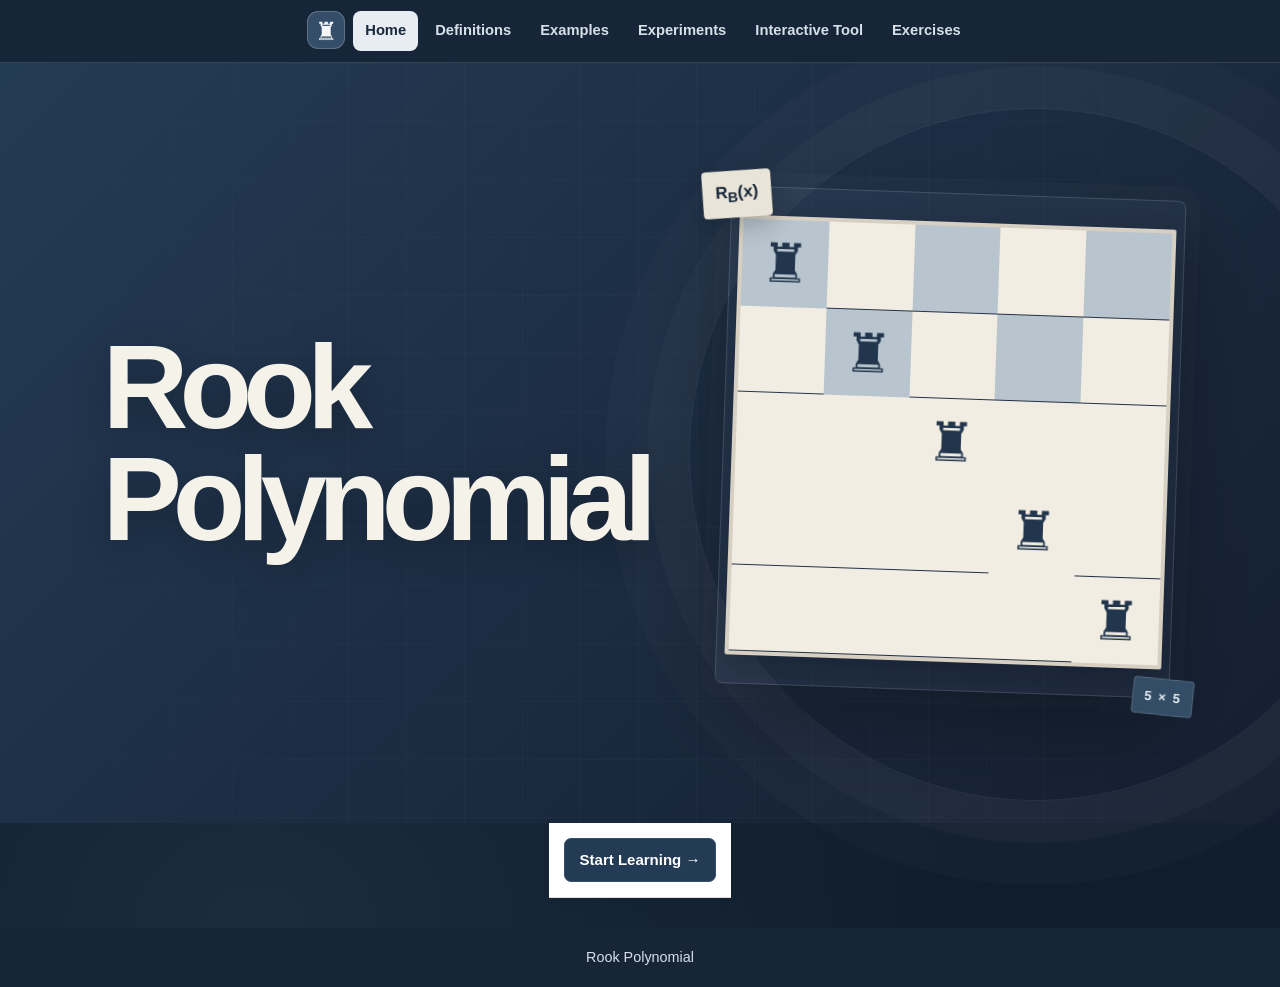
==== commit 5d3c6687: "Improve navigation and quiz experience" ====
--- a/index.html
+++ b/index.html
@@ -36,6 +36,9 @@
                 <span class="hero-coordinate">5 × 5</span>
             </div>
         </header>
+        <nav class="page-navigation home-page-navigation" aria-label="Page navigation">
+            <a href="definitions.html">Start Learning →</a>
+        </nav>
     </main>
     <footer>
         <p>Rook Polynomial</p>
--- a/style.css
+++ b/style.css
@@ -530,6 +530,31 @@
     border-color: #243b55;
 }
 
+.exercise-answer.is-selected {
+    background-color: #edf2f7;
+    border-color: #64748b;
+    box-shadow: inset 0 0 0 1px #64748b;
+}
+
+.exercise-answer.is-correct {
+    background-color: #e5f5eb;
+    border-color: #287044;
+    color: #1f5132;
+}
+
+.exercise-answer.is-incorrect {
+    background-color: #fde8e7;
+    border-color: #a63a32;
+    color: #7f1d1d;
+}
+
+.answer-state {
+    margin-left: auto;
+    color: inherit;
+    font-size: 0.88rem;
+    font-weight: 700;
+}
+
 .exercise-answer input {
     flex: 0 0 auto;
     margin-top: 4px;
@@ -604,11 +629,47 @@
 
 .quiz-actions {
     display: flex;
+    align-items: center;
     flex-wrap: wrap;
     gap: 12px;
     margin-top: 22px;
 }
 
+.quiz-navigation {
+    display: flex;
+    flex-wrap: wrap;
+    gap: 12px;
+}
+
+.quiz-progress {
+    max-width: 560px;
+    margin: 20px auto;
+    color: #243b55;
+    font-weight: 700;
+}
+
+.quiz-progress p {
+    margin-bottom: 7px;
+    text-align: center;
+}
+
+.quiz-progress progress {
+    display: block;
+    width: 100%;
+    height: 12px;
+    accent-color: #243b55;
+}
+
+.quiz-question[hidden] {
+    display: none !important;
+}
+
+.quiz-actions button:disabled {
+    background-color: #e2e8f0;
+    color: #243b55;
+    cursor: not-allowed;
+}
+
 .secondary-button {
     background-color: #e2e8f0;
     color: #243b55;
@@ -621,6 +682,11 @@
 
 .quiz-summary {
     margin-top: 20px;
+}
+
+.quiz-summary:focus {
+    outline: 3px solid #4b79a1;
+    outline-offset: 3px;
 }
 
 .visually-hidden {
@@ -651,7 +717,6 @@
 }
 
 #exercises {
-    overflow-anchor: none;
     scroll-margin-top: 72px;
 }
 
@@ -988,6 +1053,63 @@
     margin-bottom: 0;
 }
 
+.page-navigation {
+    display: flex;
+    align-items: center;
+    justify-content: space-between;
+    gap: 16px;
+    margin: 26px 4px 4px;
+}
+
+.page-navigation a {
+    display: inline-flex;
+    min-height: 42px;
+    align-items: center;
+    padding: 9px 15px;
+    border: 1px solid #dbe2ea;
+    border-radius: 7px;
+    background-color: #f1f5f9;
+    color: #243b55;
+    font-size: 15px;
+    font-weight: 700;
+    text-decoration: none;
+    transition: background-color 0.2s ease, border-color 0.2s ease, transform 0.2s ease;
+}
+
+.page-navigation a:hover {
+    transform: translateY(-1px);
+    border-color: #cbd5e1;
+    background-color: #e2e8f0;
+}
+
+.home-page-navigation {
+    justify-content: center;
+    margin: 0 20px 30px;
+}
+
+.home-page-navigation a {
+    border-color: #344f6f;
+    background-color: #243b55;
+    color: #fff;
+}
+
+.home-page-navigation a:hover,
+.home-page-navigation a:focus-visible,
+.home-page-navigation a:active {
+    border-color: #344f6f;
+    background-color: #344f6f;
+    color: #fff;
+}
+
+.home-page-navigation a:focus-visible {
+    outline: 3px solid #f5f2e9;
+    outline-offset: 3px;
+}
+
+.home-page-navigation a:active {
+    transform: translateY(0);
+}
+
 .section-page footer {
     padding: 22px;
 }
@@ -1086,6 +1208,18 @@
     .section-main > section {
         padding: 24px 18px;
     }
+
+    .page-navigation {
+        flex-wrap: wrap;
+        gap: 10px;
+        margin: 20px 2px 4px;
+    }
+
+    .page-navigation a {
+        flex: 1 1 auto;
+        justify-content: center;
+        text-align: center;
+    }
 }
 
 @media (max-width: 380px) {
